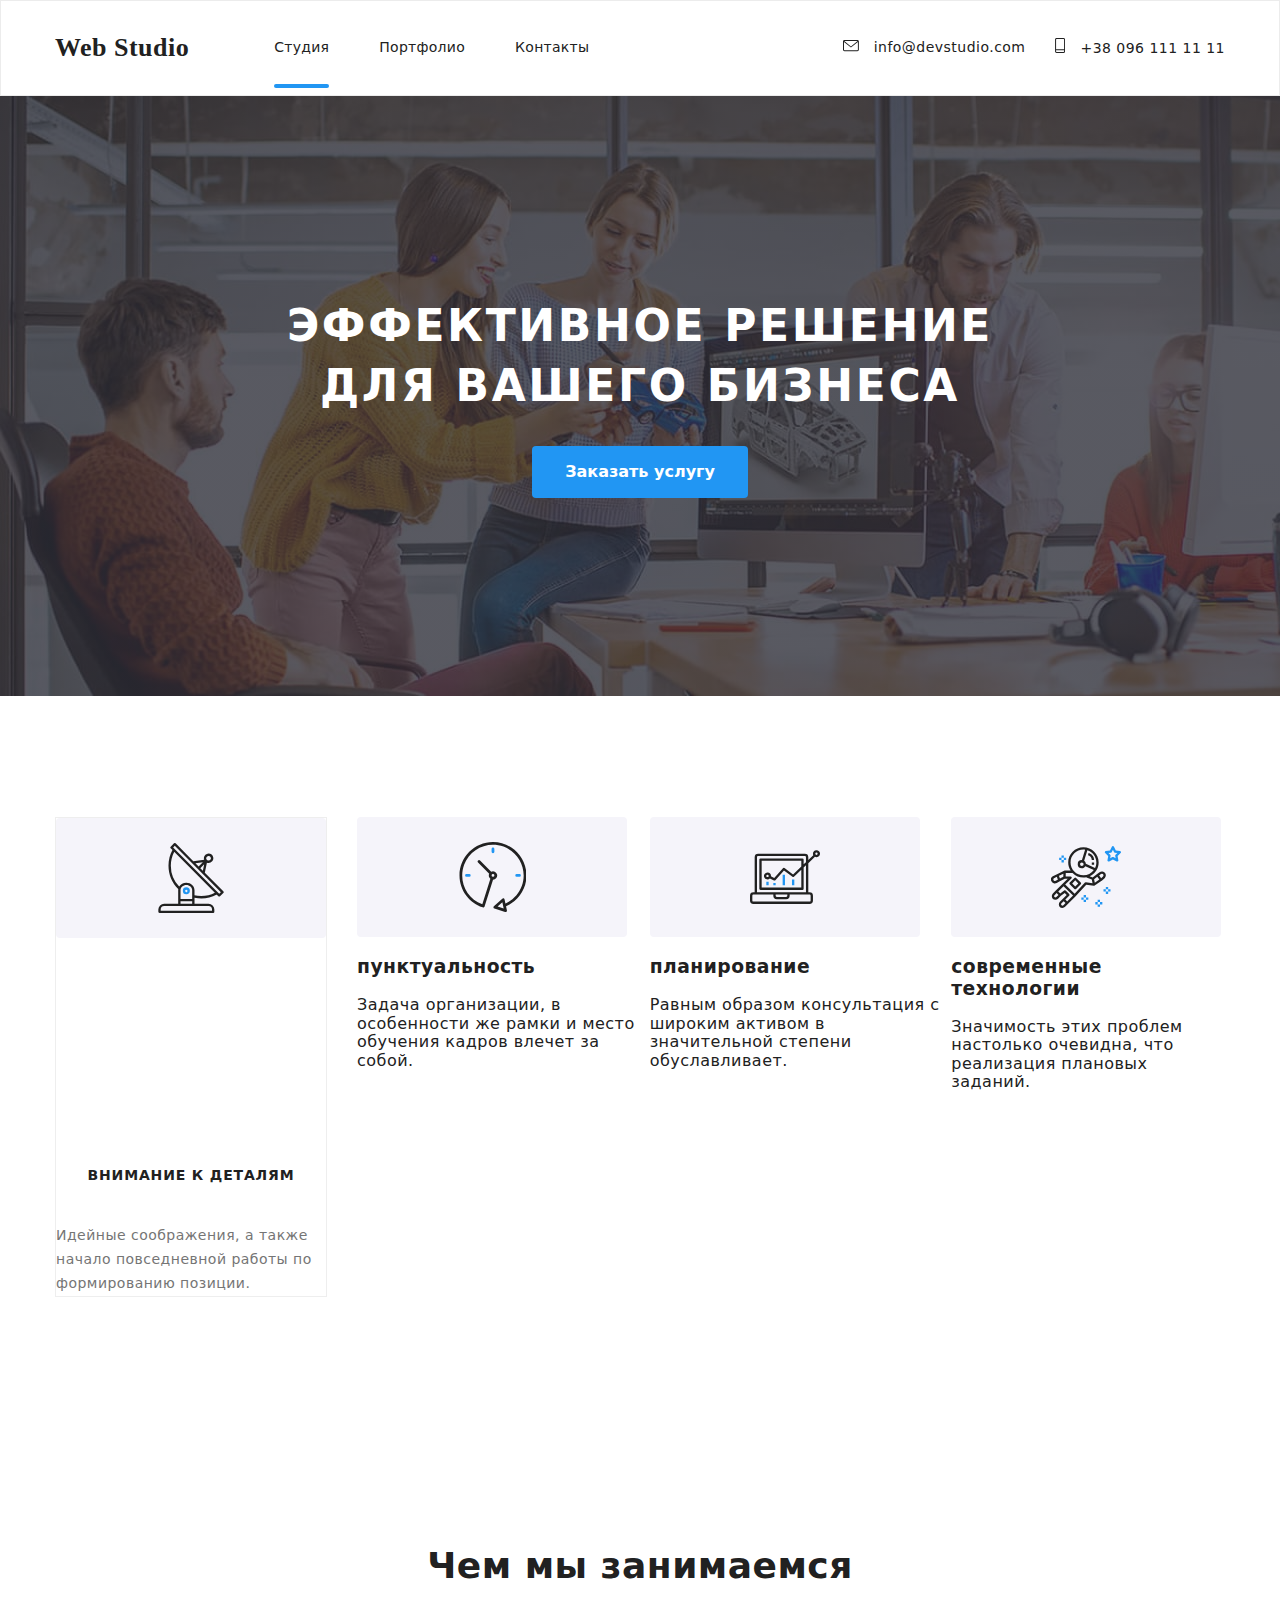
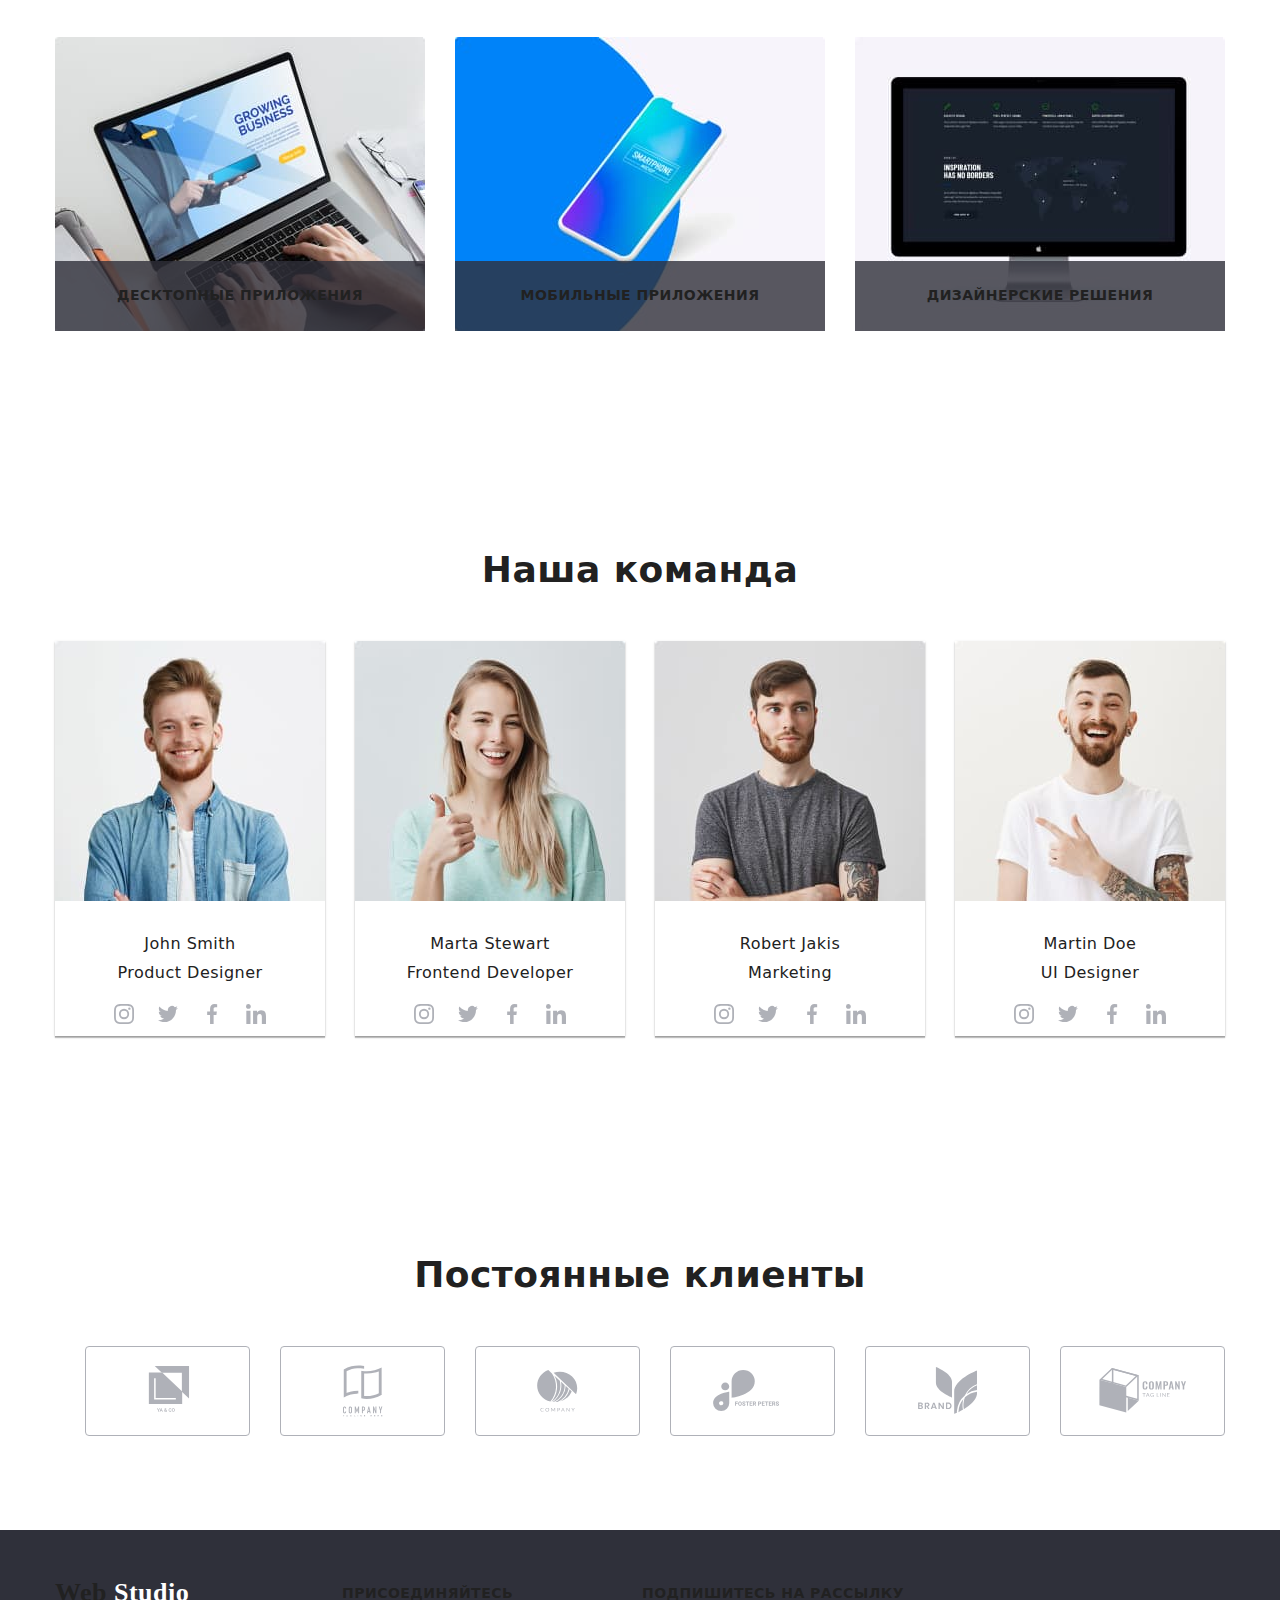
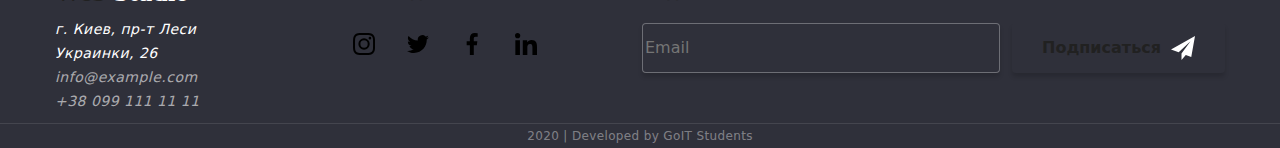
==== index.html @ 5ad3d769 "Features" ====
<!DOCTYPE html>
<html lang="ru">
  <head>
    <meta charset="UTF-8" />
    <meta name="viewport" content="width=device-width, initial-scale=1.0" />
    <title>Document</title>
    <link
      href="https://fonts.googleapis.com/css2?family=Raleway:wght@400;700&family=Roboto:wght@400;500;700;900&display=swap"
      rel="stylesheet"
    />

    <link rel="stylesheet" href="./css/style.css" />
    <link rel="stylesheet" href="./css/main.min.css" />
  </head>

  <body>
    <!-- HEADER -->
    <header class="page-header">
      <div class="container">
        <nav class="header-container">
          <a href="./index.html" class="header-logo link">
            Web <span class="accent"> Studio </span></a
          >
          <ul class="navigation list">
            <li class="navigation-item">
              <a href="./index.html" class="studio link">Студия</a>
            </li>
            <li class="navigation-item">
              <a href="./portfolio.html" class="link">Портфолио</a>
            </li>
            <li class="navigation-item">
              <a href="#" class="link">Контакты</a>
            </li>
          </ul>
        </nav>
        <!-- <div class=""> -->
          <ul class="contact list" >
            <li class="contact-navigation">
              <a href="mailto:info@devstudio.com" class="link">
                <svg class="icon-mail" width="16px" height="11px">
                  <use href="./images/symbol-defs.svg#icon-mail"></use>
                </svg>
                info@devstudio.com</a
              >
            </li>
            <li class="contact-navigation">
              <a href="tel:+380961111111" class="link">
                <svg class="icon-telefon">
                  <use href="./images/symbol-defs.svg#icon-telefon"></use>
                </svg>
                +38 096 111 11 11</a
              >
            </li>
          </ul>
        <!-- </div> -->
      </div>
    </header>

    <main>
      <section class="hero-section">
        <div class="hero">
          <h1 class="title">
            эффективное решение <br />
            для вашего бизнеса
          </h1>
          <button class="button" data-open-modal>Заказать услугу</button>
        </div>
      </section>

      <!-- Features -->
      <section class="section">
        <div class="section-container">
          <h2 class="is-hidden">Особенности</h2>
          <ul class="features-container list">
            <li class="card">
              <svg class="icon-antena">
                <use
                  href="./images/symbol-defs.svg#icon-antena"
                  width="70"
                  height="70"
                ></use>
              </svg>

              <h3 class="title">внимание к деталям</h3>
              <p class="text">
                Идейные соображения, а также начало повседневной работы по
                формированию позиции.
              </p>
            </li>

            <li class="features-card">
              <svg class="icon-clock">
                <use
                  href="./images/symbol-defs.svg#icon-clock"
                  width="70"
                  height="70"
                ></use>
              </svg>

              <h3 class="features-title">пунктуальность</h3>
              <p class="features-text">
                Задача организации, в особенности же рамки и место обучения
                кадров влечет за собой.
              </p>
            </li>
            <li class="features-card">
              <svg class="icon-diagram">
                <use
                  href="./images/symbol-defs.svg#icon-diagram"
                  width="70"
                  height="70"
                ></use>
              </svg>

              <h3 class="features-title">планирование</h3>
              <p class="features-text">
                Равным образом консультация с широким активом в значительной
                степени обуславливает.
              </p>
            </li>
            <li class="features-card">
              <svg class="icon-astronaut">
                <use
                  href="./images/symbol-defs.svg#icon-astronaut"
                  width="70"
                  height="70"
                ></use>
              </svg>

              <h3 class="features-title">современные технологии</h3>
              <p class="features-text">
                Значимость этих проблем настолько очевидна, что реализация
                плановых заданий.
              </p>
            </li>
          </ul>
        </div>
      </section>

      <!-- Чем мы занимаемся -->
      <section class="section">
        <div class="section-container">
          <h2 class="divace-title">Чем мы занимаемся</h2>
          <ul class="divace list">
            <li class="divace-card">
              <img
                src="./images/desctop_img.jpg"
                alt="Ноутбук"
                width="370"
                class="desctop-img"
              />
              <h3 class="divace-subtitle">десктопные приложения</h3>
            </li>
            <li class="divace-card">
              <img
                src="./images/mobile_img.jpg"
                alt="Телефон"
                width="370"
                class="mobile-img"
              />
              <h3 class="divace-subtitle">мобильные приложения</h3>
            </li>
            <li class="divace-card">
              <img
                src="./images/monitor_img.jpg"
                alt="Монитор"
                width="370"
                class="monitor-img"
              />
              <h3 class="divace-subtitle">дизайнерские решения</h3>
            </li>
          </ul>
        </div>
      </section>

      <!-- Наша команда -->
      <section class="section">
        <div class="team-container">
          <h2 class="team-title">Наша команда</h2>
          <ul class="team list">
            <li class="team-card">
              <img
                src="./images/johnsmith_img.jpg"
                alt="Фото Джон Смит"
                width="270"
                height="260"
              />
              <h3 class="team-subtitle">John Smith</h3>
              <p class="team-text">Product Designer</p>
              <ul class="team-icon list">
                <li class="icon-link">
                  <a href="#" class="team-link"
                    ><svg class="team-icon-instagram" width="44" height="44">
                      <use href="./images/symbol-defs.svg#icon-instagram"></use>
                    </svg>
                  </a>
                </li>
                <li class="icon-link">
                  <a href="#" class="team-link"
                    ><svg class="team-icon-twitter" width="44" height="44">
                      <use href="./images/symbol-defs.svg#icon-twitter"></use>
                    </svg>
                  </a>
                </li>
                <li class="icon-link">
                  <a href="#" class="team-link"
                    ><svg class="team-icon-facebook" width="44" height="44">
                      <use href="./images/symbol-defs.svg#icon-facebook"></use>
                    </svg>
                  </a>
                </li>
                <li class="icon-link">
                  <a href="#" class="team-link"
                    ><svg class="team-icon-linkedin" width="44" height="44">
                      <use href="./images/symbol-defs.svg#icon-linkedin"></use>
                    </svg>
                  </a>
                </li>
              </ul>
            </li>

            <li class="team-card">
              <img
                src="./images/martastewart_img.jpg"
                alt="Фото Марта Стюарт"
                width="270"
                height="260"
              />
              <h3 class="team-subtitle">Marta Stewart</h3>
              <p class="team-text">Frontend Developer</p>

              <ul class="team-icon list">
                <li class="icon-link">
                  <a href="#" class="team-link"
                    ><svg class="team-icon-instagram" width="44" height="44">
                      <use href="./images/symbol-defs.svg#icon-instagram"></use>
                    </svg>
                  </a>
                </li>
                <li class="icon-link">
                  <a href="#" class="team-link"
                    ><svg class="team-icon-twitter" width="44" height="44">
                      <use href="./images/symbol-defs.svg#icon-twitter"></use>
                    </svg>
                  </a>
                </li>
                <li class="icon-link">
                  <a href="#" class="team-link"
                    ><svg class="team-icon-facebook" width="44" height="44">
                      <use href="./images/symbol-defs.svg#icon-facebook"></use>
                    </svg>
                  </a>
                </li>
                <li class="icon-link">
                  <a href="#" class="team-link"
                    ><svg class="team-icon-linkedin" width="44" height="44">
                      <use href="./images/symbol-defs.svg#icon-linkedin"></use>
                    </svg>
                  </a>
                </li>
              </ul>
            </li>

            <li class="team-card">
              <img
                src="./images/robertjakis_img.jpg"
                alt="Фото Роберт Джакис"
                width="270"
                height="260"
              />
              <h3 class="team-subtitle">Robert Jakis</h3>
              <p class="team-text">Marketing</p>

              <ul class="team-icon list">
                <li class="icon-link">
                  <a href="#" class="team-link"
                    ><svg class="team-icon-instagram" width="44" height="44">
                      <use href="./images/symbol-defs.svg#icon-instagram"></use>
                    </svg>
                  </a>
                </li>
                <li class="icon-link">
                  <a href="#" class="team-link"
                    ><svg class="team-icon-twitter" width="44" height="44">
                      <use href="./images/symbol-defs.svg#icon-twitter"></use>
                    </svg>
                  </a>
                </li>
                <li class="icon-link">
                  <a href="#" class="team-link"
                    ><svg class="team-icon-facebook" width="44" height="44">
                      <use href="./images/symbol-defs.svg#icon-facebook"></use>
                    </svg>
                  </a>
                </li>
                <li class="icon-link">
                  <a href="#" class="team-link"
                    ><svg class="team-icon-linkedin" width="44" height="44">
                      <use href="./images/symbol-defs.svg#icon-linkedin"></use>
                    </svg>
                  </a>
                </li>
              </ul>
            </li>

            <li class="team-card">
              <img
                src="./images/martindoe_img.jpg"
                alt="Фото Мартин Доу"
                width="270"
                height="260"
              />
              <h3 class="team-subtitle">Martin Doe</h3>
              <p class="team-text">UI Designer</p>

              <ul class="team-icon list">
                <li class="icon-link">
                  <a href="#" class="team-link"
                    ><svg class="team-icon-instagram" width="44" height="44">
                      <use href="./images/symbol-defs.svg#icon-instagram"></use>
                    </svg>
                  </a>
                </li>
                <li class="icon-link">
                  <a href="#" class="team-link"
                    ><svg class="team-icon-twitter" width="44" height="44">
                      <use href="./images/symbol-defs.svg#icon-twitter"></use>
                    </svg>
                  </a>
                </li>
                <li class="icon-link">
                  <a href="#" class="team-link"
                    ><svg class="team-icon-facebook" width="44" height="44">
                      <use href="./images/symbol-defs.svg#icon-facebook"></use>
                    </svg>
                  </a>
                </li>
                <li class="icon-link">
                  <a href="#" class="team-link"
                    ><svg class="team-icon-linkedin" width="44" height="44">
                      <use href="./images/symbol-defs.svg#icon-linkedin"></use>
                    </svg>
                  </a>
                </li>
              </ul>
            </li>
          </ul>
        </div>
      </section>

      <!-- Постоянные клиенты -->
      <section class="section">
        <div class="customer-container">
          <h2 class="customer-title">Постоянные клиенты</h2>

          <ul class="customer list">
            <li class="customer-logo">
              <a href="#" class="customer-link">
                <svg class="icon-logo_1">
                  <use href="./images/symbol-defs.svg#icon-logo_1"></use>
                </svg>
              </a>
            </li>
            <li class="customer-logo">
              <a href="#" class="customer-link">
                <svg class="icon-logo_2">
                  <use href="./images/symbol-defs.svg#icon-logo_2"></use>
                </svg>
              </a>
            </li>
            <li class="customer-logo">
              <a href="#" class="customer-link">
                <svg class="icon-logo_3">
                  <use href="./images/symbol-defs.svg#icon-logo_3"></use>
                </svg>
              </a>
            </li>
            <li class="customer-logo">
              <a href="#" class="customer-link">
                <svg class="icon-logo_4">
                  <use href="./images/symbol-defs.svg#icon-logo_4"></use>
                </svg>
              </a>
            </li>
            <li class="customer-logo">
              <a href="#" class="customer-link">
                <svg class="icon-logo_5">
                  <use href="./images/symbol-defs.svg#icon-logo_5"></use>
                </svg>
              </a>
            </li>
            <li class="customer-logo">
              <a href="#" class="customer-link">
                <svg class="icon-logo_6">
                  <use href="./images/symbol-defs.svg#icon-logo_6"></use>
                </svg>
              </a>
            </li>
          </ul>
        </div>
      </section>
    </main>

    <!-- Подвал -->
    <footer>
      <div class="footer-container">
        <div class="address">
          <a href="./index.html" class="footer-logo link">
            Web <span class="accent"> Studio </span>
          </a>

          <address class="address-title">
            г. Киев, пр-т Леси Украинки, 26 <br />

            <a href="mailto:info@devstudio.com" class="address-link">
              info@example.com
            </a>
            <a href="tel:+380961111111" class="address-link"
              >+38 099 111 11 11</a
            >
          </address>
        </div>

        <div class="connect">
          <h2><strong class="connect-text">присоединяйтесь</strong></h2>
          <ul class="social list">
            <li class="socials">
              <a href="#" class="socials-link"
                ><svg class="icon-instagram" width="44" height="44">
                  <use href="./images/symbol-defs.svg#icon-instagram"></use>
                </svg>
              </a>
            </li>
            <li class="socials">
              <a href="#" class="socials-link">
                <svg class="icon-twitter" width="44" height="44">
                  <use href="./images/symbol-defs.svg#icon-twitter"></use>
                </svg>
              </a>
            </li>
            <li class="socials">
              <a href="#" class="socials-link">
                <svg class="icon-facebook" width="44" height="44">
                  <use href="./images/symbol-defs.svg#icon-facebook"></use>
                </svg>
              </a>
            </li>
            <li class="socials">
              <a href="#" class="socials-link">
                <svg class="icon-linkedin" width="44" height="44">
                  <use href="./images/symbol-defs.svg#icon-linkedin"></use>
                </svg>
              </a>
            </li>
          </ul>
        </div>
        <div class="flex-bottom">
          <h2>
            <strong class="footer-text">подпишитесь на рассылку</strong>
          </h2>
          <div class="mail-icon">
            <form class="form-btn js-speaker-form">
              <input
                class="mail-btn"
                type="email"
                name="mail"
                placeholder="Email"
              />
              <button type="submit" class="btn-footer" aria-label="Подписаться">
                Подписаться
                <svg class="icon-send" width="24" height="24">
                  <use href="./images/symbol-defs.svg#icon-send"></use>
                </svg>
              </button>
            </form>
          </div>
        </div>
      </div>
      <p class="autor">2020 | Developed by GoIT Students</p>
    </footer>

    <div class="backdrop is-hidden" data-backdrop>
      <form class="form js-speaker-form" autocomplete="off">
        <button class="vector" data-close-modal>
          <svg class="icon-vector" width="30" height="30">
            <use href=" ./images/symbol-defs1.svg#icon-vector"></use>
          </svg>
        </button>
        <h1 class="form-title">Оставьте свои данные, мы вам перезвоним</h1>

        <label class="form-group">
          <input
            type="text"
            class="form-input"
            name="user-name"
            placeholder=" "
            autofocus
          />
          <span class="form-label">Имя</span>
          <svg class="icon" width="12" height="12">
            <use href=" ./images/symbol-defs1.svg#icon-man"></use>
          </svg>
        </label>

        <label class="form-group">
          <input type="tel" class="form-input" name="tel" placeholder=" " />
          <span class="form-label">Телефон</span>
          <svg class="icon" width="13" height="13">
            <use href=" ./images/symbol-defs1.svg#icon-tel"></use>
          </svg>
        </label>

        <label class="form-group">
          <input type="email" class="form-input" name="mail" placeholder=" " />
          <span class="form-label">Почта</span>
          <svg class="icon" width="15" height="12">
            <use href=" ./images/symbol-defs1.svg#icon-mail-1"></use>
          </svg>
        </label>

        <div class="form-group">
          <textarea
            name="commend"
            id="commend"
            rows="8"
            placeholder="Комментарий"
          ></textarea>
        </div>

        <label class="checkbox-group">
          <input class="checkbox" type="checkbox" name="consent" />
          <svg class="icon-mark" width="16" height="15">
            <use href=" ./images/symbol-defs1.svg#icon-mark"></use>
          </svg>
          <span class="form-policy">
            Соглашаюсь с рассылкой и принимаю
            <a class="form-link" href="#">Условия договора</a></span
          >
        </label>

        <button class="form-button" data-close-modal type="submit">
          Отправить
        </button>
      </form>
    </div>
    <script>
      const refs = {
        openModalBtn: document.querySelector("[data-open-modal]"),
        closeModalBtn: document.querySelector("[data-close-modal]"),
        backdrop: document.querySelector("[data-backdrop]"),
      };

      refs.openModalBtn.addEventListener("click", toggleModal);
      refs.closeModalBtn.addEventListener("click", toggleModal);

      refs.backdrop.addEventListener("click", logBackdropClick);

      function toggleModal() {
        refs.backdrop.classList.toggle("is-hidden");
      }

      function logBackdropClick() {
        console.log("Это клик в бекдроп");
      }

      (() => {
        document
          .querySelector(".js-speaker-form")
          .addEventListener("submit", (e) => {
            e.preventDefault();

            new FormData(e.currentTarget).forEach((value, name) =>
              console.log(`${name}: ${value}`)
            );

            e.currentTarget.reset();
          });
      })();
    </script>
  </body>
</html>
---- css/style.css ----
/* :root {
  --primary-text-color: #757575; /* Вторичный цвет текста */
 
  /* --primary-white-color: #ffffff; Белый цвет */
  /* опциональный цвет текста rgba(255, 255, 255, 0.6) 
  rgba(255, 255, 255, 0.4); */
  /* Вторичный цвет фона #F5F4FA 
}*/

/* Для того чтобы не задавать box-sizing каждому элементу отдельно */
/* html {
  box-sizing: border-box;
}

/*всем элементам и псевдоэлементам, при помощи универсального селектора *, задаётся наследование box-sizing от предка*/
/* *,
*::before,
*::after {
  box-sizing: inherit;
} */
/* 
body {
  margin: 0;
  background-color: #ffffff;
  color: #212121;

  font-family: Roboto, sans-serif;
  letter-spacing: 0.03em;
} 

.list {
  list-style: none;
  padding: 0;
  margin: 0;
}

.link {
  display: block;
  margin-top: 0;
  margin-bottom: 0;
  text-decoration: none;
  padding-bottom: 25px;
  padding-top: 24px;
}

.is-hidden {
  margin-top: 0;
  margin-bottom: 0;
  visibility: hidden;
} */

/* .section {
  padding-top: 94px;
  padding-bottom: 94px;
  border: 2px;
}  */

/* Heder */
/* .page-header {
  border: 1px solid #ececec;
}

.container {
  display: flex;
  align-items: center;
  margin-left: auto;
  margin-right: auto;
  padding-left: 15px;
  padding-right: 15px;
  margin-top: 0;
  margin-bottom: 0;
  width: 1200px;
}

.header-container {
  display: flex;
  align-items: center;
} */ 
/* 
.header-logo {
  display: inline-block;
  margin-bottom: 0;
  margin-top: 0;
  color: var(--accent-color);

  font-family: Raleway;
  font-weight: 700;
  font-size: 26px;
  line-height: 1.19;
}

.header-accent {
  color: var(--title-text-color);
} */

/* .site-nav {
  display: flex;
  margin-left: 85px;
  margin-top: 0;
  margin-bottom: 0;
  padding: 0;
  font-weight: 500;
  font-size: 14px;
  line-height: 1.14;
  letter-spacing: 0.02em;
 
}

.site-item {
  margin-right: 50px;
}
.site-item:last-child {
  margin-right: 0;
}
.site-link {
  display: block;
 
  text-decoration: none;
  padding-bottom: 32px;
  padding-top: 32px;
  color: var(--title-text-color);
  position: relative;
  
  transition-property: color;
  transition-duration: 250ms;
  transition-timing-function: cubic-bezier(0.4, 0, 0.2, 1);
} */
.portfolio::after, .studio::after{

  content: '';
  display: block;
  width: 100%;
  height: 4px;
  position: absolute;
  bottom: 0;
  background-color: #2196F3;
  border-radius: 2px;

}


/* .contact-container {
  display: flex;
  margin-left: auto;

}
.contact-nav li:last-child {
  margin-left: 30px;
}
.contact-nav {
  display: flex;
  justify-content: flex-end;
  margin-top: 0;
  margin-bottom: 0;
  align-items: center;
  font-size: 14px;
  line-height: 1.14;
  letter-spacing: 0.02em;
  color: var(--primary-text-color);
  
  fill: currentColor;
  transition-property: color, fill;
  transition-duration: 250ms;
  transition-timing-function: cubic-bezier(0.4, 0, 0.2, 1);
  
}

.contact-nav .icon-mail {
  height: 12px;
  margin-right: 10px;
  background-size: contain;
  
}

.contact-nav .icon-telefon {
  width: 10px;
  height: 15px;
  margin-right: 10px;
}

.site-link:hover,
.contact-nav .link:hover,
.site-link:focus,
.contact-nav .link:focus {
  color: var(--accent-color);
  fill: var(--accent-color);
} */

/* Hero */

/* .hero-section {
  max-width: 1600px;
  height: 600px;
  margin-left: auto;
  margin-right: auto;
  background-color: var(--primary-text-color);
  background-image: linear-gradient(
      to right,
      rgba(47, 48, 58, 0.8),
      rgba(47, 48, 58, 0.8)
    ),
    url("../images/header_img.jpg");
}

.hero {
  text-align: center;
  height: 600px;
}

.hero-title {
  margin-top: 0;
  margin-bottom: 0;
  padding-top: 200px;
  padding-bottom: 30px;
  color: var(--primary-white-color);

  font-weight: 900;
  font-size: 44px;
  line-height: 1.37;
  text-align: center;
  letter-spacing: 0.06em;
  text-transform: uppercase;
}
.hero-button {
  border-radius: 4px;
  padding: 10px 32px;
  min-width: 200px;
  color: var(--primary-white-color);
  background-color: var(--accent-color);
  border: 1px solid transparent;
  font-weight: 700;
  font-size: 16px;
  line-height: 1.87;
  text-align: center;
  text-transform: none;
  transition-property: color, background-color;
  transition-duration: 250ms;
  transition-timing-function: cubic-bezier(0.4, 0, 0.2, 1);
}

.hero-button:hover,
.hero-button:focus {
  background-color: var(--primary-white-color);
  color: var(--accent-color);
  border-color:var(--accent-color);
  outline: none;
} */


/* Features */

/* .section-container {
  display: flex;
  flex-wrap: wrap;
  margin-top: 0;
  margin-bottom: 0;
  margin-left: auto;
  margin-right: auto;
  padding-left: 15px;
  padding-right: 15px;
  width: 1200px;
  justify-content: center;
  
}

.features-container {
  display: flex;
  margin-left: auto;
  margin-right: auto;
  margin-bottom: 0;
  
}
.features-card {
  margin-left: 30px;
}

.features-card:first-child {
  margin-left: 0px;
}

.icon-antena {
  display: block;
  width: 270px;
  height: 120px;
  background: #f5f4fa;
  padding: 25px 102px;
  border-radius: 4px;
}

.icon-clock {
  padding: 0;
  display: block;
  width: 270px;
  height: 120px;
  background: #f5f4fa;
  padding: 25px 101px;
  border-radius: 4px;
}

.icon-diagram {
  display: block;
  width: 270px;
  height: 120px;
  background: #f5f4fa;
  padding: 25px 100px;
  border-radius: 4px;
}
.icon-astronaut {
  display: block;
  width: 270px;
  height: 120px;
  background: #f5f4fa;
  padding: 25px 100px;
  border-radius: 4px;
}

.features-title {
  margin-bottom: 10px;
  margin-top: 30px;
  color: var(--title-text-color);
  font-weight: 700;
  font-size: 14px;
  line-height: 1.14;
  text-transform: uppercase;
  
}

.features-text {
  margin-top: 0;
  margin-bottom: 0;
  font-weight: 400;
  font-size: 14px;
  line-height: 1.7;
  color: var(--primary-text-color);
  
} */

/* Чем мы занимаемся */

.divace-title {
  font-style: 700;
  font-size: 36px;
  line-height: 1.17;
  margin-bottom: 50px;
}

.divace {
  display: flex;

  /* outline: 2px solid tomato; */
}

.divace-card {
  display: block;
  margin-left: 30px;
  position: relative;
}

.divace-card:first-child {
  margin-left: 0;
}
.desctop-img {
  display: block;
}
.mobile-img {
  display: block;
  height: 294px;
  background-image: url(../images/mobile_img.jpg);
  background-position: center;
}

.monitor-img {
  display: block;
}

.divace-subtitle {
  position: absolute;
  left: 0;
  bottom: 0;
  width: 370px;
  height: 70px;
  background-color: rgba(47, 48, 58, 0.8);
  color: var(--primary-white-color);
  margin-top: 0;
  margin-bottom: 0;
  font-weight: 700;
  font-size: 14px;
  line-height: 1.14;
  text-align: center;
  text-transform: uppercase;
  padding: 27px;
  background-position: bottom;
}

/* Наша команда */

.team-container {
  display: flex;
  flex-wrap: wrap;
  margin-top: 0;
  margin-bottom: 0;
  margin-left: auto;
  margin-right: auto;
  padding-left: 15px;
  padding-right: 15px;
  width: 1200px;
  justify-content: center;
  /* outline: 2px solid blueviolet; */
}

.team-title {
  font-style: 700;
  font-size: 36px;
  line-height: 1.17;
  margin-bottom: 50px;
}

.team {
  display: flex;
  /* outline: 2px solid tomato; */
}

.team-card {
  flex-wrap: wrap;
  margin-left: 30px;
  background: #ffffff;
  box-shadow: 0px 2px 1px rgba(0, 0, 0, 0.2), 0px 1px 1px rgba(0, 0, 0, 0.14),
    0px 1px 3px rgba(0, 0, 0, 0.12);
  /* outline: 2px solid tomato; */
}

.team-card:first-child {
  margin-left: 0;
}

.team-subtitle {
  margin-left: auto;
  margin-right: auto;
  margin-top: 30px;
  margin-bottom: 10px;
  text-align: center;
  color: var(--title-text-color);
  font-weight: 500;
  font-size: 16px;
}

.team-text {
  margin-left: auto;
  margin-right: auto;
  margin-top: 0;
  margin-bottom: 10px;
  text-align: center;
  color: var(--primary-text-color);
  font-size: 16px;
}

.team-icon {
  display: flex;
  justify-content: center;

  padding-bottom: 24px;
  /* outline: 2px solid tomato; */
}

.icon-link {
  display: flex;
  /* outline: 2px solid tomato; */
}
.icon-link:first-child {
  margin-left: 0;
}
.team-link:focus,
.team-link:hover {
  background-color: var(--accent-color);
  fill: #ffffff;
}
.team-link {
  display: flex;
  margin-top: 0;
  margin-bottom: 0;
  text-decoration: none;
  padding: 0;
  border-radius: 50%;
  width: 44px;
  height: 44px;
  justify-content: center;
  fill: #afb1b8;
  transition-property: fill, background-color;
  transition-duration: 250ms;
  transition-timing-function: cubic-bezier(0.4, 0, 0.2, 1);
}

.team-icon-instagram {
  width: 20px;
  background-size: contain;
}

.team-icon-twitter {
  width: 20px;
  background-size: contain;
}

.team-icon-facebook {
  width: 20px;
  background-size: contain;
}

.team-icon-linkedin {
  width: 20px;
  background-size: contain;
}

/* Постоянные клиенты */

.customer-container {
  margin-top: 0;
  margin-bottom: 0;
  margin-left: auto;
  margin-right: auto;
  padding-left: 15px;
  padding-right: 15px;
  width: 1200px;

  /* outline: 2px solid blueviolet; */
}

.customer-title {
  font-style: 700;
  font-size: 36px;
  line-height: 1.17;
  margin-bottom: 50px;
  text-align: center;
}

.customer {
  display: flex;
  /* outline: 2px solid tomato; */
}

.customer-logo {
  margin-left: 30px;
  width: 170px;
  height: 90px;
  border: 1px solid #afb1b8;
  border-radius: 4px;
  fill: #afb1b8;
  transition-property: fill, border;
  transition-duration: 250ms;
  transition-timing-function: cubic-bezier(0.4, 0, 0.2, 1);
}
  
}

.customer-logo:first-child {
  margin-left: 0;
}

.customer-link {
  display: flex;
  align-items: center;
  width: 100%;
  height: 100%;

  align-items: center;
  justify-content: center;
  fill: inherit;
}

.icon-logo_1 {
  width: 44px;
  height: 49px;
}

.customer-logo:hover,
.customer-logo:focus {
  border: 1px solid var(--accent-color);
  fill: var(--accent-color);
}

.customer-logo .icon-logo_2 {
  width: 40px;
  height: 52px;
}

.customer-logo .icon-logo_3 {
  width: 41px;
  height: 42px;
}

.customer-logo .icon-logo_4 {
  width: 79px;
  height: 42px;
}

.customer-logo .icon-logo_5 {
  width: 59px;
  height: 47px;
}

.customer-logo .icon-logo_6 {
  width: 88px;
  height: 45px;
}

/* Подвал */
footer {
  margin-top: 0;
  margin-bottom: 0;
  margin-left: auto;
  margin-right: auto;

  background-color: #2f303a;
}

.footer-container {
  display: flex;
  margin-left: auto;
  margin-right: auto;
  margin-top: 0;
  margin-bottom: 0;
  padding-left: 15px;
  padding-right: 15px;
  width: 1200px;

  /* outline: 2px solid white; */
}

.address {
  display: inline-block;
  margin-top: 0;
  margin-bottom: 0;
  align-items: center;

  /* outline: 2px solid white; */
}
/* .address-logo {
  display: block;
  margin-top: 0;
  margin-bottom: 0;

  color: var(--accent-color);

  font-family: Raleway;
  font-weight: 700;
  font-size: 26px;
  line-height: 1.19;
}
.logo-accent {
  color: var(--primary-white-color);
} */

.footer-text {
  display: flex;

  margin-top: 0;
  margin-bottom: 0;
  margin-left: auto;
  margin-right: auto;
  color: var(--primary-white-color);

  font-weight: 700;
  font-size: 14px;
  line-height: 1.14;
  text-transform: uppercase;
}

.address .link {
  display: block;
  margin-top: 0;
  margin-bottom: 0;
  text-decoration: none;
  padding-bottom: 10px;
  padding-top: 48px;
}

.address-title {
  margin-top: 0;
  margin-bottom: 0;
  margin-left: auto;
  margin-right: auto;
  color: #ffffff;
  font-weight: 400;
  font-size: 14px;
  line-height: 1.71;
}

.address-link {
  display: flex;
  display: block;
  text-decoration: none;
  margin-top: 0;
  margin-bottom: 0;
  color: rgba(255, 255, 255, 0.6);
}

.connect {
  display: inline;
  margin-right: 94px;
  margin-left: 69px;
  margin-top: 0;
  margin-bottom: 0;
  padding-top: 56px;
}

.connect > h2 {
  margin-top: 0;
}

.connect-text {
  display: flex;

  margin-top: 0;
  margin-bottom: 0;
  margin-left: auto;
  margin-right: auto;
  color: var(--primary-white-color);

  font-weight: 700;
  font-size: 14px;
  line-height: 1.14;
  text-transform: uppercase;
}

.social {
  display: flex;
  margin-right: 0;
  margin-top: 0;
  margin-bottom: 0;
}

.socials {
  display: flex;
  margin-right: 10px;
  margin-top: 0;
  margin-bottom: 0;
  text-align: center;
}

.socials:last-child {
  margin-right: 0;
}

.socials-link {
  display: inline-block;
  margin-top: 0;
  margin-bottom: 0;
  text-decoration: none;
  padding: 0;
  background-color: var(--primary-text-color);
  border-radius: 50%;
  width: 44px;
  height: 44px;
  transition-property: background-color;
  transition-duration: 250ms;
  transition-timing-function: cubic-bezier(0.4, 0, 0.2, 1);
}

.socials-link:focus,
.socials-link:hover {
  background-color: var(--accent-color);
}

.icon-instagram {
  width: 22px;
  background-size: contain;
  fill: var(--primary-white-color);
}

.icon-twitter {
  width: 22px;

  background-size: contain;
  fill: var(--primary-white-color);
}

.icon-facebook {
  width: 22px;

  background-size: contain;
  fill: var(--primary-white-color);
}

.icon-linkedin {
  width: 22px;

  background-size: contain;
  fill: var(--primary-white-color);
}

.flex-bottom {
  display: inline;
  margin-top: 0;
  margin-bottom: 0;
  padding-top: 56px;
  padding-bottom: 50px;

  /* outline: 2px solid white;d */
}

.flex-bottom > h2 {
  margin-top: 0;
  margin-bottom: 0;
}

.mail-icon {
  display: inline-flex;

  margin-right: auto;
  margin-top: 21px;
  margin-bottom: 0;
  justify-content: center;
}
.form-btn{
  display: inline-flex;
}

.mail-btn {
  margin-right: 12px;
  margin-top: 0;
  margin-bottom: 0;
  width: 358px;
  height: 50px;

  background-color: #2F303A;
  border: 1px solid rgba(255, 255, 255, 0.3);
  box-shadow: 0px 4px 4px rgba(0, 0, 0, 0.15);
  border-radius: 4px;
  
}
.mail-btn:focus{
  outline: none;
   border: 1px solid var(--accent-color);
}

.btn-footer {
  display: inline-flex;
  align-items: center;
  justify-content: center;
  padding: 10px 29px;
  background-color: var(--accent-color);
  color: var(--primary-white-color);
  fill: #FFFFFF;
  border-radius: 4px;
  min-width: 200px;
  font-weight: 700;
  font-size: 16px;
  border: 1px solid transparent;
  box-shadow: 0px 4px 4px rgba(0, 0, 0, 0.15);
  transition-property: background-color;
  transition-duration: 250ms;
  transition-timing-function: cubic-bezier(0.4, 0, 0.2, 1);
}

.btn-footer:hover,
.btn-footer:focus {
  background-color: var(--primary-white-color);
  color: var(--accent-color);
  fill: var(--accent-color);
  box-shadow: 0px 4px 4px rgba(0, 0, 0, 0.15);
  outline: none;
}

.btn-footer .icon-send {
  width: 24px;
  margin-left: 10px;
  background-size: contain;
}

.autor {
  margin-top: 0;
  margin-bottom: 0;
  color: rgba(255, 255, 255, 0.4);

  font-size: 12px;
  line-height: 2;
  text-align: center;
  letter-spacing: 0.03em;
  border-top: 1px solid rgba(255, 255, 255, 0.1);
}

/* Портфолио */

.container-portfolio {
  margin-left: auto;
  margin-right: auto;
  padding-left: 15px;
  padding-right: 15px;
  width: 1200px;
  /* outline: 2px solid lawngreen; */
}

.example-heading {
  text-align: center;
  margin-top: 0;
  margin-bottom: 93px;
  margin-left: auto;
  margin-right: auto;
}

.filter {
  margin-top: 0;
  margin-bottom: 50px;
  margin-left: auto;
  margin-right: auto;
  display: flex;
  justify-content: center;
  /* outline: 2px solid tomato; */
}
.filter-btn {
  margin-left: 8px;
  margin-right: 0;
  transition-property: box-shadow;
  transition-duration: 250ms;
  transition-timing-function: cubic-bezier(0.4, 0, 0.2, 1);
}

.filter-btn:hover,
.filter-btn:focus {
  box-shadow: 0px 2px 2px rgba(0, 0, 0, 0.12), 0px 1px 2px rgba(0, 0, 0, 0.08),
    0px 3px 1px rgba(0, 0, 0, 0.1);
}

.filter-btn:first-child {
  margin-left: 0;
}

.card-container {
  display: flex;
  flex-wrap: wrap;
  margin-left: auto;
  margin-right: auto;
  width: 1200px;
  justify-content: space-between;
  /* outline: 2px solid tomato; */
}
.card {
  margin-left: 0;
  margin-right: 30px;
  margin-bottom: 30px;
  border: 1px solid #eeeeee;
  /* outline: 2px solid tomato; */
}
.card:nth-last-child(-n + 3) {
  margin-bottom: 0;
}
.card:nth-child(3n) {
  margin-right: 0;
}
.card-link {
  display: inline-block;
  margin-top: 0;
  margin-bottom: 0;
  text-decoration: none;
  border: 1px solid #eeeeee;
  transition-property: box-shadow;
  transition-duration: 250ms;
  transition-timing-function: cubic-bezier(0.4, 0, 0.2, 1);
}

.card-link:hover,
.card-link:focus {
  box-shadow: 1px 4px 6px rgba(0, 0, 0, 0.16), 0px 4px 4px rgba(0, 0, 0, 0.06),
    0px 1px 1px rgba(0, 0, 0, 0.12);
}

.card-title {
  margin: 0;
  text-align: left;
  color: var(--title-text-color);
  font-weight: 700;
  font-size: 18px;
  line-height: 2;
  letter-spacing: 0.06em;
  /* outline: 2px solid tomato; */
}

.card-down{
  display: block;
  margin: 0;
  padding: 20px 24px;
}

.card-overlay{
  position: relative;
  overflow: hidden;
}
.card :hover .card-text{
  opacity: 1;
  transform: translateY(0);
}

.card-text{
  position: absolute;
  bottom: 0;
  left: 0;
  margin: 0;
  padding: 63px 24px;
  opacity: 0;
  font-style: 400;
  font-size: 18px;
  line-height: 1.56;
  color: #ffffff;
  background-color: rgba(33, 150, 243, 0.9);
  transform: translateY(100%);    
  transition: transform 250ms cubic-bezier(0.4, 0, 0.2, 1);
}   

.card-img{
   display: block;
}

.card-subtitle {
  margin: 0px;
  color: var(--primary-text-color);
  font-size: 16px;
  line-height: 1.87;
}

.button-portfolio {
  background-color: #f5f4fa;

  font-weight: 500;
  font-size: 16px;
  line-height: 1.62;
  font-family: inherit;
  border-radius: 4px;
  padding: 10px 32px;
  min-width: 200px; /*минимальная длинна кнопки */
  border: 1px solid transparent; /*transparent - прозрачная рамка */
  text-align: center;
  transition-property: background-color, color;
  transition-duration: 250ms;
  transition-timing-function: cubic-bezier(0.4, 0, 0.2, 1);
}

.button-portfolio:hover,
.button-portfolio:focus {
  background-color: var(--accent-color);
  color: var(--primary-white-color);
  outline: none;
}

/* Модалка */
.backdrop{
  position: fixed;
  top: 0;
  left: 0;
  width: 100%;
  height: 100%;
  background-color: rgba(0, 0, 0, 0.2);
 }

.backdrop .is-hidden{
  opacity: 0; 
  pointer-events: none; }


.vector{
  display: flex;
  position: absolute;
  top: 8px;
  right: 8px;
  border: 1px solid rgba(0, 0, 0, 0.1);
  box-sizing: border-box;
  background-size: contain;
  background-color: var(--primary-white-color);
  fill: #212121;
  border-radius: 50%;
  width: 30px;
  height: 30px;
  transition-property: fill, border;
  transition-duration: 250ms;
  transition-timing-function: cubic-bezier(0.4, 0, 0.2, 1);
}
.icon-vector {
  position: absolute;
  top: 8px;
  transform: translate(30%, -30%);
  width: 11px;
  border-radius: 50%;
}

.vector:hover,
.vector:focus {
  fill: var(--accent-color);
  border-color: var(--accent-color);
  outline: none;
}

/* Форма регистрации */
.form{
  position: relative;
  top: 50%;
  left: 50%;
  padding: 40px;
  width: 528px; 
 
  background-color: var(--primary-white-color);
  border-radius: 4px;
  box-shadow: 0px 2px 1px rgba(0, 0, 0, 0.2), 0px 1px 1px rgba(0, 0, 0, 0.14), 0px 1px 3px rgba(0, 0, 0, 0.12);
  text-align: center;
  transform: translate(-50%, -50%);
  transition: transform 250ms cubic-bezier(0.4, 0, 0.2, 1);
}

.form-title{
  padding-bottom: 30px;
  font-weight: 500;
  margin: 0;
  font-size: 20px;
  line-height: 23px;
  text-align: center;
}

.form-group{
  position: relative;
  display: block;
  margin-bottom: 28px;
}

.form-input{
  padding: 12px 42px;
  font: inherit;
  width: 100%;
  border: 1px solid rgba(33, 33, 33, 0.2);
  border-radius: 4px;
  outline: none;
  transition-property: border;
  transition-duration: 250ms;
  transition-timing-function: cubic-bezier(0.4, 0, 0.2, 1);
}

.form-label{
  position: absolute;
  top: 50%;
  left: 42px;
  transform: translateY(-50%);
  transition: transform 250ms linear;
}

.icon{
  position: absolute;
  top: 50%;
  left: 19px;
  transform: translateY(-50%);
  width: 15px;
}

.form-group:focus-within >.icon{
 fill: var(--accent-color); 
}
 
.form-input:focus+ .form-label,
.form-input:not(:placeholder-shown)+ .form-label{
  color: var(--accent-color);
  font-size: 12px;
  line-height: 14px;
  left: 0px;
  transform: translateY(-280%);
  outline: none;
}

.form-input:focus,
textarea:focus {
border-color: var(--accent-color);
}

.checkbox-group{
  display: flex;
  align-items: center;
}

.icon-mark{
  display: inline-block;
  position: absolute;
  border-radius: 2px;
  border: 2px solid black;
  width: 16px;
  height: 15px;
  
  fill: var(--primary-white-color);
  transition-property: fill, border;
  transition-duration: 250ms;
  transition-timing-function: cubic-bezier(0.4, 0, 0.2, 1);
}

.checkbox{

  -webkit-appearance: none;
  -moz-appearance: none;
  appearance: none;

  position: absolute;
}

.checkbox:checked+ .icon-mark{
  background-color: var(--accent-color);
  border-color: var(--accent-color);
  fill: var(--primary-white-color);
}

.form-link{
  color: var(--accent-color);
  transition-property: color;
  transition-duration: 250ms;
  transition-timing-function: cubic-bezier(0.4, 0, 0.2, 1);
}

.form-link:focus,
.form-link:hover {
  color: var(--title-text-color);
}

.form-policy{
  position: absolute;
  margin-left: 23px;
  font-size: 14px;
  line-height: 24px;
  color: #757575;
}

textarea{
  display: flex;
  flex-direction: column;
  resize:none;
  margin-bottom: 20px;
  padding: 12px 16px;
  width: 448px;
  height: 120px;
  border: 1px solid rgba(33, 33, 33, 0.2);
  box-sizing: border-box;
  border-radius: 4px;
  outline: none;
  transition-property: border;
  transition-duration: 250ms;
  transition-timing-function: cubic-bezier(0.4, 0, 0.2, 1);
}

.form-button {
  border-radius: 4px;
  margin-top: 30px;
  padding: 10px 32px;
  min-width: 200px;
  color: var(--primary-white-color);
  background-color: var(--accent-color);
  border: 1px solid transparent;
  font-weight: 700;
  font-size: 16px;
  line-height: 1.87;
  text-align: center;
  text-transform: none;
  transition-property: color, background-color, border;
  transition-duration: 250ms;
  transition-timing-function: cubic-bezier(0.4, 0, 0.2, 1);
  outline: none;
}

.form-button:hover,
.form-button:focus {
  background-color: var(--primary-white-color);
  color: var(--accent-color);
  border-color: var(--accent-color);
}
---- css/main.min.css ----
html{-webkit-box-sizing:border-box;box-sizing:border-box}*,*::before,*::after{-webkit-box-sizing:inherit;box-sizing:inherit}body{margin:0;background-color:#fff;color:#212121;font-family:Roboto, sans-serif;letter-spacing:0.03em}.list,.navigation,.contact{list-style:none;padding:0;margin:0}.link{display:block;margin-top:0;margin-bottom:0;text-decoration:none;padding-bottom:25px;padding-top:24px}.is-hidden{margin-top:0;margin-bottom:0;visibility:hidden}.section{padding-top:94px;padding-bottom:94px;border:2px}.container{display:-webkit-box;display:-ms-flexbox;display:flex;-webkit-box-align:center;-ms-flex-align:center;align-items:center;margin-left:auto;margin-right:auto;padding-left:15px;padding-right:15px;margin-top:0;margin-bottom:0;width:1200px}/*! modern-normalize v0.6.0 | MIT License | https://github.com/sindresorhus/modern-normalize */*,*::before,*::after{-webkit-box-sizing:border-box;box-sizing:border-box}:root{-moz-tab-size:4;-o-tab-size:4;tab-size:4}html{line-height:1.15;-webkit-text-size-adjust:100%}body{margin:0}body{font-family:system-ui,-apple-system,"Segoe UI",Roboto,Helvetica,Arial,sans-serif,"Apple Color Emoji","Segoe UI Emoji"}hr{height:0}abbr[title]{-webkit-text-decoration:underline dotted;text-decoration:underline dotted}b,strong{font-weight:bolder}code,kbd,samp,pre{font-family:SFMono-Regular, Consolas, "Liberation Mono", Menlo, monospace;font-size:1em}small{font-size:80%}sub,sup{font-size:75%;line-height:0;position:relative;vertical-align:baseline}sub{bottom:-0.25em}sup{top:-0.5em}button,input,optgroup,select,textarea{font-family:inherit;font-size:100%;line-height:1.15;margin:0}button,select{text-transform:none}button,[type="button"],[type="reset"],[type="submit"]{-webkit-appearance:button}button::-moz-focus-inner,[type="button"]::-moz-focus-inner,[type="reset"]::-moz-focus-inner,[type="submit"]::-moz-focus-inner{border-style:none;padding:0}button:-moz-focusring,[type="button"]:-moz-focusring,[type="reset"]:-moz-focusring,[type="submit"]:-moz-focusring{outline:1px dotted ButtonText}fieldset{padding:0.35em 0.75em 0.625em}legend{padding:0}progress{vertical-align:baseline}[type="number"]::-webkit-inner-spin-button,[type="number"]::-webkit-outer-spin-button{height:auto}[type="search"]{-webkit-appearance:textfield;outline-offset:-2px}[type="search"]::-webkit-search-decoration{-webkit-appearance:none}::-webkit-file-upload-button{-webkit-appearance:button;font:inherit}summary{display:list-item}.page-header{border:1px solid #ececec}.header-container{display:-webkit-box;display:-ms-flexbox;display:flex;-webkit-box-align:center;-ms-flex-align:center;align-items:center}.header-logo{display:inline-block;margin-top:0;margin-bottom:0;color:#2196f3;font-family:Reloway;font-weight:700;font-size:26px}.header-logo .accent{color:#212121}.footer-logo{display:block;margin-top:0;margin-bottom:0;color:#2196f3;font-family:Reloway;font-weight:700;font-size:26px}.footer-logo .accent{color:#fff}.navigation{display:-webkit-box;display:-ms-flexbox;display:flex;margin-left:85px;margin-top:0;margin-bottom:0;padding:0;font-weight:500;font-size:14px;line-height:1.14;letter-spacing:0.02em}.navigation-item{margin-right:50px}.navigation-item:last-child{margin-right:0}.navigation-item .studio::after{content:'';display:block;width:100%;height:4px;position:absolute;bottom:0;background-color:#2196f3;border-radius:2px}.link{display:block;text-decoration:none;padding-bottom:32px;padding-top:32px;color:#212121;position:relative;-webkit-transition-property:color;transition-property:color;-webkit-transition-duration:250ms;transition-duration:250ms;-webkit-transition-timing-function:cubic-bezier(0.4, 0, 0.2, 1);transition-timing-function:cubic-bezier(0.4, 0, 0.2, 1)}.link:hover{color:#2196f3;fill:#2196f3}.link:focus{color:#2196f3;fill:#2196f3}.contact{display:-webkit-box;display:-ms-flexbox;display:flex;margin-left:auto}.contact-navigation{display:-webkit-box;display:-ms-flexbox;display:flex;-webkit-box-pack:end;-ms-flex-pack:end;justify-content:flex-end;margin-top:0;margin-bottom:0;-webkit-box-align:center;-ms-flex-align:center;align-items:center;font-size:14px;line-height:1.14;color:#757575;fill:currentColor;-webkit-transition-property:color, fill;transition-property:color, fill;-webkit-transition-duration:250ms;transition-duration:250ms;-webkit-transition-timing-function:cubic-bezier(0.4, 0, 0.2, 1);transition-timing-function:cubic-bezier(0.4, 0, 0.2, 1)}.contact-navigation .link{display:block;text-decoration:none;padding-bottom:32px;padding-top:32px;color:#212121;position:relative;-webkit-transition-property:color;transition-property:color;-webkit-transition-duration:250ms;transition-duration:250ms;-webkit-transition-timing-function:cubic-bezier(0.4, 0, 0.2, 1);transition-timing-function:cubic-bezier(0.4, 0, 0.2, 1)}.contact-navigation .link:hover{color:#2196f3;fill:#2196f3}.contact-navigation .link:focus{color:#2196f3;fill:#2196f3}.contact-navigation .icon-mail{height:12px;margin-right:10px;background-size:contain}.contact-navigation .icon-telefon{width:10px;height:15px;margin-right:10px}.contact-navigation:last-child{margin-left:30px}.hero-section{max-width:1600px;height:600px;margin-left:auto;margin-right:auto;background-color:#757575;background-image:-webkit-gradient(linear, left top, right top, from(rgba(47,48,58,0.8)), to(rgba(47,48,58,0.8))),url("../images/header_img.jpg");background-image:linear-gradient(to right, rgba(47,48,58,0.8), rgba(47,48,58,0.8)),url("../images/header_img.jpg")}.hero{text-align:center;height:600px}.title{margin-top:0;margin-bottom:0;padding-top:200px;padding-bottom:30px;color:#fff;font-weight:900;font-size:44px;line-height:1.37;text-align:center;letter-spacing:0.06em;text-transform:uppercase}.button{border-radius:4px;padding:10px 32px;min-width:200px;color:#fff;background-color:#2196f3;border:1px solid transparent;font-weight:700;font-size:16px;line-height:1.87;text-align:center;text-transform:none;-webkit-transition-property:color, background-color;transition-property:color, background-color;-webkit-transition-duration:250ms;transition-duration:250ms;-webkit-transition-timing-function:cubic-bezier(0.4, 0, 0.2, 1);transition-timing-function:cubic-bezier(0.4, 0, 0.2, 1)}.button:hover,.button:focus{background-color:#fff;color:#2196f3;border-color:#2196f3;outline:none}.section-container{display:-webkit-box;display:-ms-flexbox;display:flex;-ms-flex-wrap:wrap;flex-wrap:wrap;margin-top:0;margin-bottom:0;margin-left:auto;margin-right:auto;padding-left:15px;padding-right:15px;width:1200px;-webkit-box-pack:center;-ms-flex-pack:center;justify-content:center}.features-container{display:-webkit-box;display:-ms-flexbox;display:flex;margin-left:auto;margin-right:auto;margin-bottom:0}.features-container .card{margin-left:30px}.features-container .card:first-child{margin-left:0px}.features-container .card .title{margin-bottom:10px;margin-top:30px;color:#212121;font-weight:700;font-size:14px;line-height:1.14;text-transform:uppercase}.features-container .card .text{margin-top:0;margin-bottom:0;font-weight:400;font-size:14px;line-height:1.7;color:#757575}.icon-antena{display:block;width:270px;height:120px;background:#f5f4fa;padding:25px 102px;border-radius:4px}.icon-clock{padding:0;display:block;width:270px;height:120px;background:#f5f4fa;padding:25px 101px;border-radius:4px}.icon-diagram{display:block;width:270px;height:120px;background:#f5f4fa;padding:25px 100px;border-radius:4px}.icon-astronaut{display:block;width:270px;height:120px;background:#f5f4fa;padding:25px 100px;border-radius:4px}
/*# sourceMappingURL=main.min.css.map */
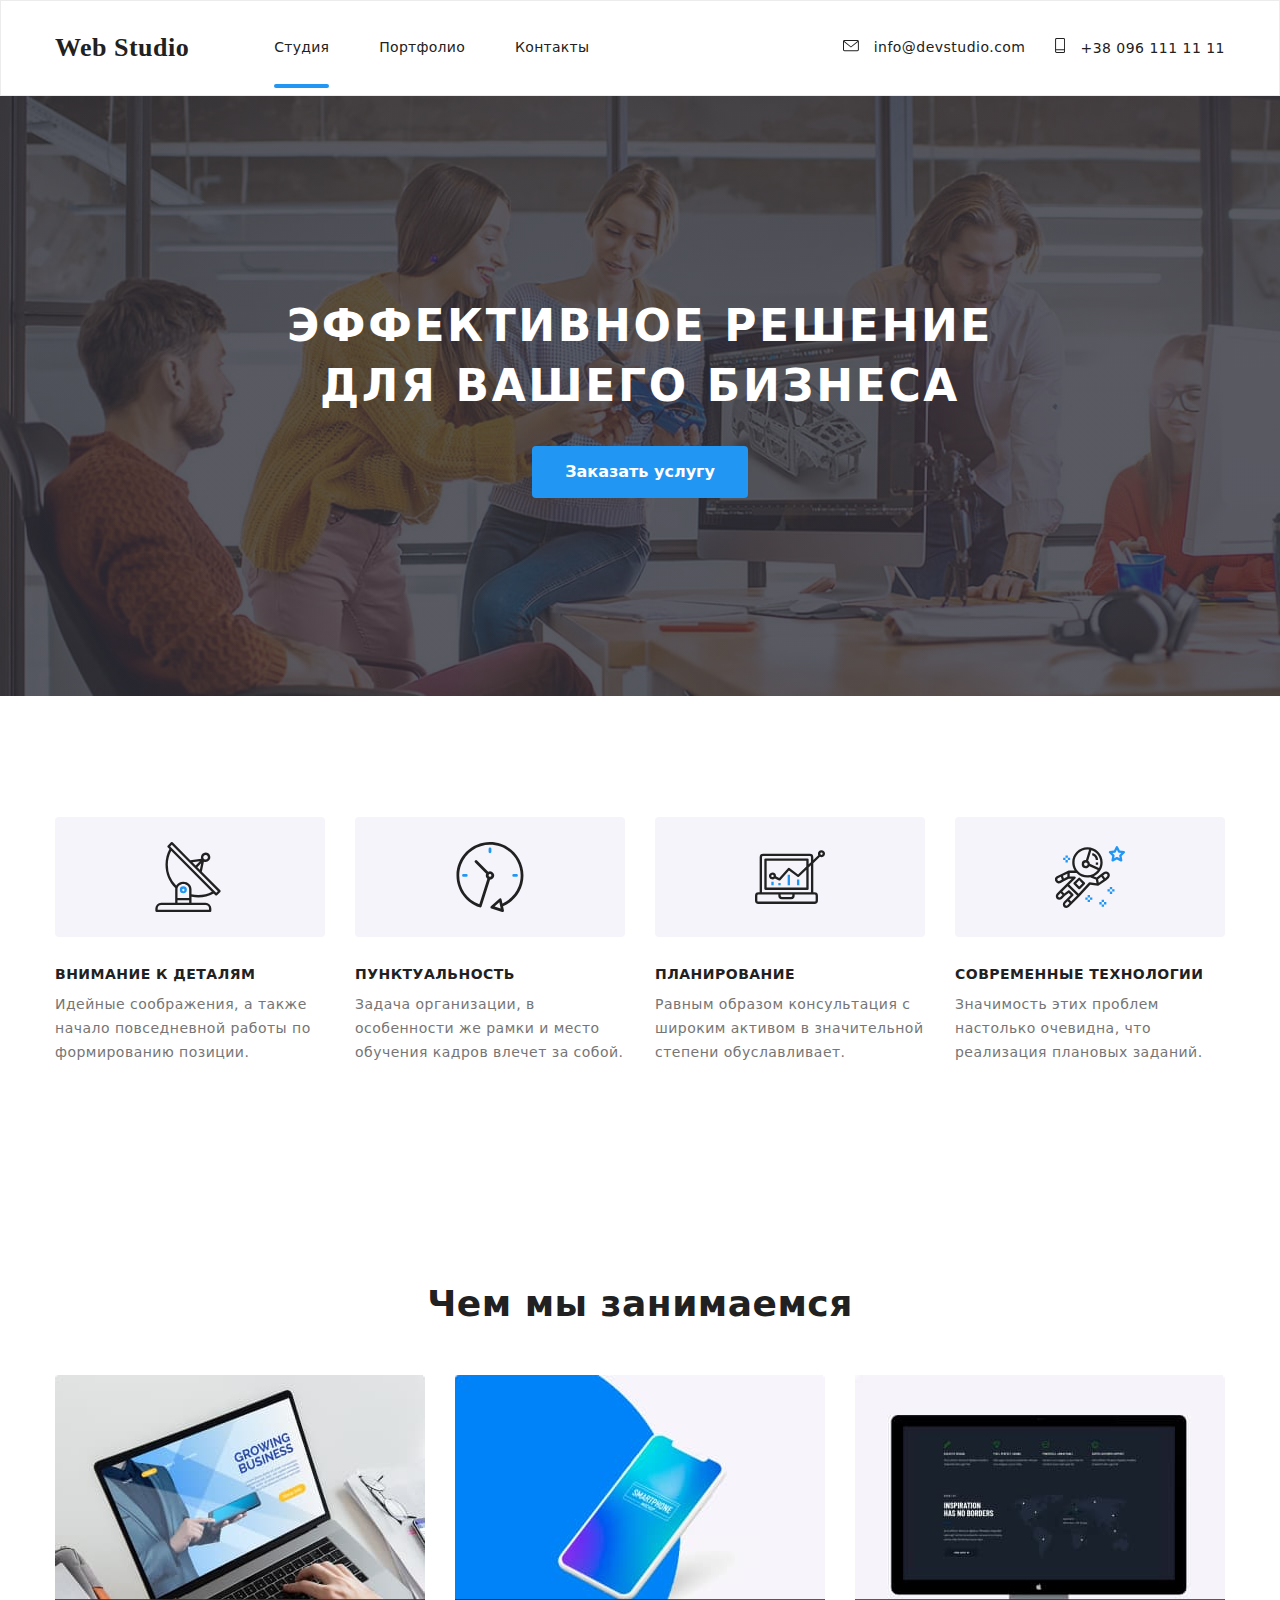
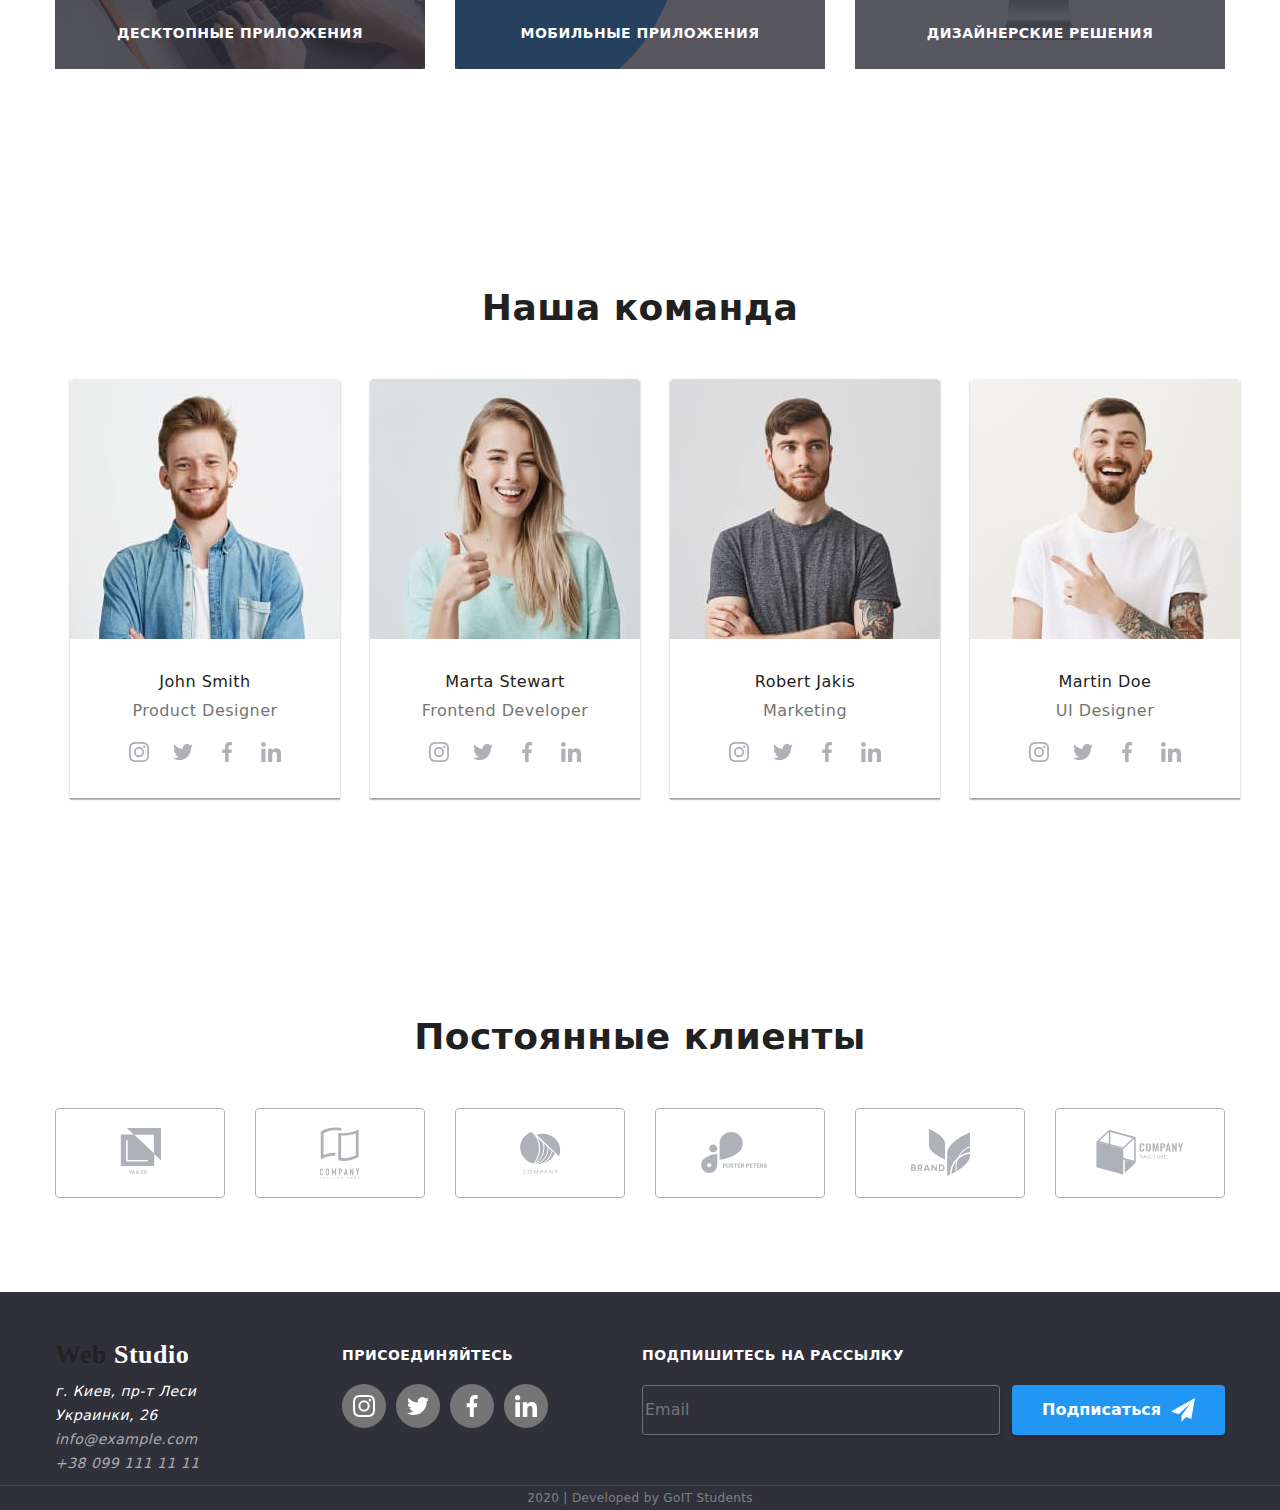
==== commit 0b3e4612: "footer" ====
--- a/index.html
+++ b/index.html
@@ -72,7 +72,7 @@
         <div class="section-container">
           <h2 class="is-hidden">Особенности</h2>
           <ul class="features-container list">
-            <li class="card">
+            <li class="features-card">
               <svg class="icon-antena">
                 <use
                   href="./images/symbol-defs.svg#icon-antena"
@@ -81,8 +81,8 @@
                 ></use>
               </svg>
 
-              <h3 class="title">внимание к деталям</h3>
-              <p class="text">
+              <h3 class="features-title">внимание к деталям</h3>
+              <p class="features-text">
                 Идейные соображения, а также начало повседневной работы по
                 формированию позиции.
               </p>
--- a/css/style.css
+++ b/css/style.css
@@ -337,7 +337,7 @@
 
 /* Чем мы занимаемся */
 
-.divace-title {
+/* .divace-title {
   font-style: 700;
   font-size: 36px;
   line-height: 1.17;
@@ -346,8 +346,6 @@
 
 .divace {
   display: flex;
-
-  /* outline: 2px solid tomato; */
 }
 
 .divace-card {
@@ -390,11 +388,11 @@
   text-transform: uppercase;
   padding: 27px;
   background-position: bottom;
-}
+} */
 
 /* Наша команда */
 
-.team-container {
+/* .team-container {
   display: flex;
   flex-wrap: wrap;
   margin-top: 0;
@@ -405,7 +403,7 @@
   padding-right: 15px;
   width: 1200px;
   justify-content: center;
-  /* outline: 2px solid blueviolet; */
+  
 }
 
 .team-title {
@@ -417,7 +415,7 @@
 
 .team {
   display: flex;
-  /* outline: 2px solid tomato; */
+ 
 }
 
 .team-card {
@@ -426,7 +424,7 @@
   background: #ffffff;
   box-shadow: 0px 2px 1px rgba(0, 0, 0, 0.2), 0px 1px 1px rgba(0, 0, 0, 0.14),
     0px 1px 3px rgba(0, 0, 0, 0.12);
-  /* outline: 2px solid tomato; */
+
 }
 
 .team-card:first-child {
@@ -459,12 +457,12 @@
   justify-content: center;
 
   padding-bottom: 24px;
-  /* outline: 2px solid tomato; */
+ 
 }
 
 .icon-link {
   display: flex;
-  /* outline: 2px solid tomato; */
+ 
 }
 .icon-link:first-child {
   margin-left: 0;
@@ -508,11 +506,11 @@
 .team-icon-linkedin {
   width: 20px;
   background-size: contain;
-}
+} */
 
 /* Постоянные клиенты */
 
-.customer-container {
+/* .customer-container {
   margin-top: 0;
   margin-bottom: 0;
   margin-left: auto;
@@ -521,7 +519,7 @@
   padding-right: 15px;
   width: 1200px;
 
-  /* outline: 2px solid blueviolet; */
+ 
 }
 
 .customer-title {
@@ -534,7 +532,7 @@
 
 .customer {
   display: flex;
-  /* outline: 2px solid tomato; */
+ 
 }
 
 .customer-logo {
@@ -549,8 +547,6 @@
   transition-timing-function: cubic-bezier(0.4, 0, 0.2, 1);
 }
   
-}
-
 .customer-logo:first-child {
   margin-left: 0;
 }
@@ -600,7 +596,7 @@
 .customer-logo .icon-logo_6 {
   width: 88px;
   height: 45px;
-}
+} */
 
 /* Подвал */
 footer {
@@ -649,7 +645,7 @@
   color: var(--primary-white-color);
 } */
 
-.footer-text {
+/* .footer-text {
   display: flex;
 
   margin-top: 0;
@@ -794,7 +790,7 @@
   padding-top: 56px;
   padding-bottom: 50px;
 
-  /* outline: 2px solid white;d */
+ 
 }
 
 .flex-bottom > h2 {
@@ -876,7 +872,7 @@
   text-align: center;
   letter-spacing: 0.03em;
   border-top: 1px solid rgba(255, 255, 255, 0.1);
-}
+} */
 
 /* Портфолио */
 
--- a/css/main.min.css
+++ b/css/main.min.css
@@ -1,2 +1,2 @@
-html{-webkit-box-sizing:border-box;box-sizing:border-box}*,*::before,*::after{-webkit-box-sizing:inherit;box-sizing:inherit}body{margin:0;background-color:#fff;color:#212121;font-family:Roboto, sans-serif;letter-spacing:0.03em}.list,.navigation,.contact{list-style:none;padding:0;margin:0}.link{display:block;margin-top:0;margin-bottom:0;text-decoration:none;padding-bottom:25px;padding-top:24px}.is-hidden{margin-top:0;margin-bottom:0;visibility:hidden}.section{padding-top:94px;padding-bottom:94px;border:2px}.container{display:-webkit-box;display:-ms-flexbox;display:flex;-webkit-box-align:center;-ms-flex-align:center;align-items:center;margin-left:auto;margin-right:auto;padding-left:15px;padding-right:15px;margin-top:0;margin-bottom:0;width:1200px}/*! modern-normalize v0.6.0 | MIT License | https://github.com/sindresorhus/modern-normalize */*,*::before,*::after{-webkit-box-sizing:border-box;box-sizing:border-box}:root{-moz-tab-size:4;-o-tab-size:4;tab-size:4}html{line-height:1.15;-webkit-text-size-adjust:100%}body{margin:0}body{font-family:system-ui,-apple-system,"Segoe UI",Roboto,Helvetica,Arial,sans-serif,"Apple Color Emoji","Segoe UI Emoji"}hr{height:0}abbr[title]{-webkit-text-decoration:underline dotted;text-decoration:underline dotted}b,strong{font-weight:bolder}code,kbd,samp,pre{font-family:SFMono-Regular, Consolas, "Liberation Mono", Menlo, monospace;font-size:1em}small{font-size:80%}sub,sup{font-size:75%;line-height:0;position:relative;vertical-align:baseline}sub{bottom:-0.25em}sup{top:-0.5em}button,input,optgroup,select,textarea{font-family:inherit;font-size:100%;line-height:1.15;margin:0}button,select{text-transform:none}button,[type="button"],[type="reset"],[type="submit"]{-webkit-appearance:button}button::-moz-focus-inner,[type="button"]::-moz-focus-inner,[type="reset"]::-moz-focus-inner,[type="submit"]::-moz-focus-inner{border-style:none;padding:0}button:-moz-focusring,[type="button"]:-moz-focusring,[type="reset"]:-moz-focusring,[type="submit"]:-moz-focusring{outline:1px dotted ButtonText}fieldset{padding:0.35em 0.75em 0.625em}legend{padding:0}progress{vertical-align:baseline}[type="number"]::-webkit-inner-spin-button,[type="number"]::-webkit-outer-spin-button{height:auto}[type="search"]{-webkit-appearance:textfield;outline-offset:-2px}[type="search"]::-webkit-search-decoration{-webkit-appearance:none}::-webkit-file-upload-button{-webkit-appearance:button;font:inherit}summary{display:list-item}.page-header{border:1px solid #ececec}.header-container{display:-webkit-box;display:-ms-flexbox;display:flex;-webkit-box-align:center;-ms-flex-align:center;align-items:center}.header-logo{display:inline-block;margin-top:0;margin-bottom:0;color:#2196f3;font-family:Reloway;font-weight:700;font-size:26px}.header-logo .accent{color:#212121}.footer-logo{display:block;margin-top:0;margin-bottom:0;color:#2196f3;font-family:Reloway;font-weight:700;font-size:26px}.footer-logo .accent{color:#fff}.navigation{display:-webkit-box;display:-ms-flexbox;display:flex;margin-left:85px;margin-top:0;margin-bottom:0;padding:0;font-weight:500;font-size:14px;line-height:1.14;letter-spacing:0.02em}.navigation-item{margin-right:50px}.navigation-item:last-child{margin-right:0}.navigation-item .studio::after{content:'';display:block;width:100%;height:4px;position:absolute;bottom:0;background-color:#2196f3;border-radius:2px}.link{display:block;text-decoration:none;padding-bottom:32px;padding-top:32px;color:#212121;position:relative;-webkit-transition-property:color;transition-property:color;-webkit-transition-duration:250ms;transition-duration:250ms;-webkit-transition-timing-function:cubic-bezier(0.4, 0, 0.2, 1);transition-timing-function:cubic-bezier(0.4, 0, 0.2, 1)}.link:hover{color:#2196f3;fill:#2196f3}.link:focus{color:#2196f3;fill:#2196f3}.contact{display:-webkit-box;display:-ms-flexbox;display:flex;margin-left:auto}.contact-navigation{display:-webkit-box;display:-ms-flexbox;display:flex;-webkit-box-pack:end;-ms-flex-pack:end;justify-content:flex-end;margin-top:0;margin-bottom:0;-webkit-box-align:center;-ms-flex-align:center;align-items:center;font-size:14px;line-height:1.14;color:#757575;fill:currentColor;-webkit-transition-property:color, fill;transition-property:color, fill;-webkit-transition-duration:250ms;transition-duration:250ms;-webkit-transition-timing-function:cubic-bezier(0.4, 0, 0.2, 1);transition-timing-function:cubic-bezier(0.4, 0, 0.2, 1)}.contact-navigation .link{display:block;text-decoration:none;padding-bottom:32px;padding-top:32px;color:#212121;position:relative;-webkit-transition-property:color;transition-property:color;-webkit-transition-duration:250ms;transition-duration:250ms;-webkit-transition-timing-function:cubic-bezier(0.4, 0, 0.2, 1);transition-timing-function:cubic-bezier(0.4, 0, 0.2, 1)}.contact-navigation .link:hover{color:#2196f3;fill:#2196f3}.contact-navigation .link:focus{color:#2196f3;fill:#2196f3}.contact-navigation .icon-mail{height:12px;margin-right:10px;background-size:contain}.contact-navigation .icon-telefon{width:10px;height:15px;margin-right:10px}.contact-navigation:last-child{margin-left:30px}.hero-section{max-width:1600px;height:600px;margin-left:auto;margin-right:auto;background-color:#757575;background-image:-webkit-gradient(linear, left top, right top, from(rgba(47,48,58,0.8)), to(rgba(47,48,58,0.8))),url("../images/header_img.jpg");background-image:linear-gradient(to right, rgba(47,48,58,0.8), rgba(47,48,58,0.8)),url("../images/header_img.jpg")}.hero{text-align:center;height:600px}.title{margin-top:0;margin-bottom:0;padding-top:200px;padding-bottom:30px;color:#fff;font-weight:900;font-size:44px;line-height:1.37;text-align:center;letter-spacing:0.06em;text-transform:uppercase}.button{border-radius:4px;padding:10px 32px;min-width:200px;color:#fff;background-color:#2196f3;border:1px solid transparent;font-weight:700;font-size:16px;line-height:1.87;text-align:center;text-transform:none;-webkit-transition-property:color, background-color;transition-property:color, background-color;-webkit-transition-duration:250ms;transition-duration:250ms;-webkit-transition-timing-function:cubic-bezier(0.4, 0, 0.2, 1);transition-timing-function:cubic-bezier(0.4, 0, 0.2, 1)}.button:hover,.button:focus{background-color:#fff;color:#2196f3;border-color:#2196f3;outline:none}.section-container{display:-webkit-box;display:-ms-flexbox;display:flex;-ms-flex-wrap:wrap;flex-wrap:wrap;margin-top:0;margin-bottom:0;margin-left:auto;margin-right:auto;padding-left:15px;padding-right:15px;width:1200px;-webkit-box-pack:center;-ms-flex-pack:center;justify-content:center}.features-container{display:-webkit-box;display:-ms-flexbox;display:flex;margin-left:auto;margin-right:auto;margin-bottom:0}.features-container .card{margin-left:30px}.features-container .card:first-child{margin-left:0px}.features-container .card .title{margin-bottom:10px;margin-top:30px;color:#212121;font-weight:700;font-size:14px;line-height:1.14;text-transform:uppercase}.features-container .card .text{margin-top:0;margin-bottom:0;font-weight:400;font-size:14px;line-height:1.7;color:#757575}.icon-antena{display:block;width:270px;height:120px;background:#f5f4fa;padding:25px 102px;border-radius:4px}.icon-clock{padding:0;display:block;width:270px;height:120px;background:#f5f4fa;padding:25px 101px;border-radius:4px}.icon-diagram{display:block;width:270px;height:120px;background:#f5f4fa;padding:25px 100px;border-radius:4px}.icon-astronaut{display:block;width:270px;height:120px;background:#f5f4fa;padding:25px 100px;border-radius:4px}
+html{-webkit-box-sizing:border-box;box-sizing:border-box}*,*::before,*::after{-webkit-box-sizing:inherit;box-sizing:inherit}body{margin:0;background-color:#fff;color:#212121;font-family:Roboto, sans-serif;letter-spacing:0.03em}.list,.navigation,.contact{list-style:none;padding:0;margin:0}.link{display:block;margin-top:0;margin-bottom:0;text-decoration:none;padding-bottom:25px;padding-top:24px}.is-hidden{margin-top:0;margin-bottom:0;visibility:hidden}.section{padding-top:94px;padding-bottom:94px;border:2px}.container{display:-webkit-box;display:-ms-flexbox;display:flex;-webkit-box-align:center;-ms-flex-align:center;align-items:center;margin-left:auto;margin-right:auto;padding-left:15px;padding-right:15px;margin-top:0;margin-bottom:0;width:1200px}/*! modern-normalize v0.6.0 | MIT License | https://github.com/sindresorhus/modern-normalize */*,*::before,*::after{-webkit-box-sizing:border-box;box-sizing:border-box}:root{-moz-tab-size:4;-o-tab-size:4;tab-size:4}html{line-height:1.15;-webkit-text-size-adjust:100%}body{margin:0}body{font-family:system-ui,-apple-system,"Segoe UI",Roboto,Helvetica,Arial,sans-serif,"Apple Color Emoji","Segoe UI Emoji"}hr{height:0}abbr[title]{-webkit-text-decoration:underline dotted;text-decoration:underline dotted}b,strong{font-weight:bolder}code,kbd,samp,pre{font-family:SFMono-Regular, Consolas, "Liberation Mono", Menlo, monospace;font-size:1em}small{font-size:80%}sub,sup{font-size:75%;line-height:0;position:relative;vertical-align:baseline}sub{bottom:-0.25em}sup{top:-0.5em}button,input,optgroup,select,textarea{font-family:inherit;font-size:100%;line-height:1.15;margin:0}button,select{text-transform:none}button,[type="button"],[type="reset"],[type="submit"]{-webkit-appearance:button}button::-moz-focus-inner,[type="button"]::-moz-focus-inner,[type="reset"]::-moz-focus-inner,[type="submit"]::-moz-focus-inner{border-style:none;padding:0}button:-moz-focusring,[type="button"]:-moz-focusring,[type="reset"]:-moz-focusring,[type="submit"]:-moz-focusring{outline:1px dotted ButtonText}fieldset{padding:0.35em 0.75em 0.625em}legend{padding:0}progress{vertical-align:baseline}[type="number"]::-webkit-inner-spin-button,[type="number"]::-webkit-outer-spin-button{height:auto}[type="search"]{-webkit-appearance:textfield;outline-offset:-2px}[type="search"]::-webkit-search-decoration{-webkit-appearance:none}::-webkit-file-upload-button{-webkit-appearance:button;font:inherit}summary{display:list-item}.page-header{border:1px solid #ececec}.header-container{display:-webkit-box;display:-ms-flexbox;display:flex;-webkit-box-align:center;-ms-flex-align:center;align-items:center}.header-logo{display:inline-block;margin-top:0;margin-bottom:0;color:#2196f3;font-family:Reloway;font-weight:700;font-size:26px}.header-logo .accent{color:#212121}.footer-logo{display:block;margin-top:0;margin-bottom:0;color:#2196f3;font-family:Reloway;font-weight:700;font-size:26px}.footer-logo .accent{color:#fff}.navigation{display:-webkit-box;display:-ms-flexbox;display:flex;margin-left:85px;margin-top:0;margin-bottom:0;padding:0;font-weight:500;font-size:14px;line-height:1.14;letter-spacing:0.02em}.navigation-item{margin-right:50px}.navigation-item:last-child{margin-right:0}.navigation-item .studio::after{content:'';display:block;width:100%;height:4px;position:absolute;bottom:0;background-color:#2196f3;border-radius:2px}.link{display:block;text-decoration:none;padding-bottom:32px;padding-top:32px;color:#212121;position:relative;-webkit-transition-property:color;transition-property:color;-webkit-transition-duration:250ms;transition-duration:250ms;-webkit-transition-timing-function:cubic-bezier(0.4, 0, 0.2, 1);transition-timing-function:cubic-bezier(0.4, 0, 0.2, 1)}.link:hover{color:#2196f3;fill:#2196f3}.link:focus{color:#2196f3;fill:#2196f3}.contact{display:-webkit-box;display:-ms-flexbox;display:flex;margin-left:auto}.contact-navigation{display:-webkit-box;display:-ms-flexbox;display:flex;-webkit-box-pack:end;-ms-flex-pack:end;justify-content:flex-end;margin-top:0;margin-bottom:0;-webkit-box-align:center;-ms-flex-align:center;align-items:center;font-size:14px;line-height:1.14;color:#757575;fill:currentColor;-webkit-transition-property:color, fill;transition-property:color, fill;-webkit-transition-duration:250ms;transition-duration:250ms;-webkit-transition-timing-function:cubic-bezier(0.4, 0, 0.2, 1);transition-timing-function:cubic-bezier(0.4, 0, 0.2, 1)}.contact-navigation .link{display:block;text-decoration:none;padding-bottom:32px;padding-top:32px;color:#212121;position:relative;-webkit-transition-property:color;transition-property:color;-webkit-transition-duration:250ms;transition-duration:250ms;-webkit-transition-timing-function:cubic-bezier(0.4, 0, 0.2, 1);transition-timing-function:cubic-bezier(0.4, 0, 0.2, 1)}.contact-navigation .link:hover{color:#2196f3;fill:#2196f3}.contact-navigation .link:focus{color:#2196f3;fill:#2196f3}.contact-navigation .icon-mail{height:12px;margin-right:10px;background-size:contain}.contact-navigation .icon-telefon{width:10px;height:15px;margin-right:10px}.contact-navigation:last-child{margin-left:30px}.hero-section{max-width:1600px;height:600px;margin-left:auto;margin-right:auto;background-color:#757575;background-image:-webkit-gradient(linear, left top, right top, from(rgba(47,48,58,0.8)), to(rgba(47,48,58,0.8))),url("../images/header_img.jpg");background-image:linear-gradient(to right, rgba(47,48,58,0.8), rgba(47,48,58,0.8)),url("../images/header_img.jpg")}.hero{text-align:center;height:600px}.title{margin-top:0;margin-bottom:0;padding-top:200px;padding-bottom:30px;color:#fff;font-weight:900;font-size:44px;line-height:1.37;text-align:center;letter-spacing:0.06em;text-transform:uppercase}.button{border-radius:4px;padding:10px 32px;min-width:200px;color:#fff;background-color:#2196f3;border:1px solid transparent;font-weight:700;font-size:16px;line-height:1.87;text-align:center;text-transform:none;-webkit-transition-property:color, background-color;transition-property:color, background-color;-webkit-transition-duration:250ms;transition-duration:250ms;-webkit-transition-timing-function:cubic-bezier(0.4, 0, 0.2, 1);transition-timing-function:cubic-bezier(0.4, 0, 0.2, 1)}.button:hover,.button:focus{background-color:#fff;color:#2196f3;border-color:#2196f3;outline:none}.section-container{display:-webkit-box;display:-ms-flexbox;display:flex;-ms-flex-wrap:wrap;flex-wrap:wrap;margin-top:0;margin-bottom:0;margin-left:auto;margin-right:auto;padding-left:15px;padding-right:15px;width:1200px;-webkit-box-pack:center;-ms-flex-pack:center;justify-content:center}.features-container{display:-webkit-box;display:-ms-flexbox;display:flex;margin-left:auto;margin-right:auto;margin-bottom:0}.features-card{margin-left:30px}.features-card:first-child{margin-left:0px}.features-card .icon-antena,.features-card .icon-clock,.features-card .icon-diagram,.features-card .icon-astronaut{display:block;width:270px;height:120px;background:#f5f4fa;padding:25px 100px;border-radius:4px}.features-title{margin-bottom:10px;margin-top:30px;color:#212121;font-weight:700;font-size:14px;line-height:1.14;text-transform:uppercase}.features-text{margin-top:0;margin-bottom:0;font-weight:400;font-size:14px;line-height:1.7;color:#757575}.divace{display:-webkit-box;display:-ms-flexbox;display:flex}.divace-title{font-style:700;font-size:36px;line-height:1.17;margin-bottom:50px}.divace-card{display:block;margin-left:30px;position:relative}.divace-card:first-child{margin-left:0px}.divace-card .desctop-img,.divace-card .mobile-img,.divace-card .monitor-img{display:block}.divace-subtitle{position:absolute;left:0;bottom:0;width:370px;height:70px;background-color:rgba(47,48,58,0.8);color:#fff;margin-top:0;margin-bottom:0;font-weight:700;font-size:14px;line-height:1.14;text-align:center;text-transform:uppercase;padding:27px;background-position:bottom}.team-container{display:-webkit-box;display:-ms-flexbox;display:flex;-ms-flex-wrap:wrap;flex-wrap:wrap;margin-top:0;margin-bottom:0;margin-left:auto;margin-right:auto;padding-left:15px;padding-right:15px;width:1200px;-webkit-box-pack:center;-ms-flex-pack:center;justify-content:center}.team-container .team-title{font-style:700;font-size:36px;line-height:1.17;margin-bottom:50px}.team{display:-webkit-box;display:-ms-flexbox;display:flex}.team-card{-ms-flex-wrap:wrap;flex-wrap:wrap;margin-left:30px;background:#fff;-webkit-box-shadow:0px 2px 1px rgba(0,0,0,0.2),0px 1px 1px rgba(0,0,0,0.14),0px 1px 3px rgba(0,0,0,0.12);box-shadow:0px 2px 1px rgba(0,0,0,0.2),0px 1px 1px rgba(0,0,0,0.14),0px 1px 3px rgba(0,0,0,0.12)}.team:first-child{margin-left:0}.team-subtitle{margin-left:auto;margin-right:auto;margin-top:30px;margin-bottom:10px;text-align:center;color:#212121;font-weight:500;font-size:16px}.team-text{margin-left:auto;margin-right:auto;margin-top:0;margin-bottom:10px;text-align:center;color:#757575;font-size:16px}.team-icon{display:-webkit-box;display:-ms-flexbox;display:flex;-webkit-box-pack:center;-ms-flex-pack:center;justify-content:center;padding-bottom:24px}.team-icon-instagram,.team-icon-twitter,.team-icon-facebook,.team-icon-linkedin{width:20px;background-size:contain}.icon-link{display:-webkit-box;display:-ms-flexbox;display:flex}.icon-link:first-child{margin-left:0}.team-link{display:-webkit-box;display:-ms-flexbox;display:flex;margin-top:0;margin-bottom:0;text-decoration:none;padding:0;border-radius:50%;width:44px;height:44px;-webkit-box-pack:center;-ms-flex-pack:center;justify-content:center;fill:#afb1b8;-webkit-transition-property:fill, background-color;transition-property:fill, background-color;-webkit-transition-duration:250ms;transition-duration:250ms;-webkit-transition-timing-function:cubic-bezier(0.4, 0, 0.2, 1);transition-timing-function:cubic-bezier(0.4, 0, 0.2, 1)}.team-link:focus,.team-link:hover{background-color:#2196f3;fill:#fff}.customer-container{margin-top:0;margin-bottom:0;margin-left:auto;margin-right:auto;padding-left:15px;padding-right:15px;width:1200px}.customer-title{font-style:700;font-size:36px;line-height:1.17;margin-bottom:50px;text-align:center}.customer{display:-webkit-box;display:-ms-flexbox;display:flex}.customer-logo{margin-left:30px;width:170px;height:90px;border:1px solid #afb1b8;border-radius:4px;fill:#afb1b8;-webkit-transition-property:fill, border;transition-property:fill, border;-webkit-transition-duration:250ms;transition-duration:250ms;-webkit-transition-timing-function:cubic-bezier(0.4, 0, 0.2, 1);transition-timing-function:cubic-bezier(0.4, 0, 0.2, 1)}.customer-logo:hover,.customer-logo:focus{border:1px solid #2196f3;fill:#2196f3}.customer-logo:first-child{margin-left:0}.customer-link{display:-webkit-box;display:-ms-flexbox;display:flex;-webkit-box-align:center;-ms-flex-align:center;align-items:center;width:100%;height:100%;align-items:center;-webkit-box-pack:center;-ms-flex-pack:center;justify-content:center;fill:inherit}.icon-logo_1{width:44px;height:49px}.icon-logo_2{width:40px;height:52px}.icon-logo_3{width:41px;height:42px}.icon-logo_4{width:79px;height:42px}.icon-logo_5{width:59px;height:47px}.icon-logo_6{width:88px;height:45px}footer{margin-top:0;margin-bottom:0;margin-left:auto;margin-right:auto;background-color:#2f303a}.footer-container{display:-webkit-box;display:-ms-flexbox;display:flex;margin-left:auto;margin-right:auto;margin-top:0;margin-bottom:0;padding-left:15px;padding-right:15px;width:1200px}.address{display:inline-block;margin-top:0;margin-bottom:0;-webkit-box-align:center;-ms-flex-align:center;align-items:center}.footer-text{display:-webkit-box;display:-ms-flexbox;display:flex;margin-top:0;margin-bottom:0;margin-left:auto;margin-right:auto;color:#fff;font-weight:700;font-size:14px;line-height:1.14;text-transform:uppercase}.address .link{display:block;margin-top:0;margin-bottom:0;text-decoration:none;padding-bottom:10px;padding-top:48px}.address-title{margin-top:0;margin-bottom:0;margin-left:auto;margin-right:auto;color:#fff;font-weight:400;font-size:14px;line-height:1.71}.address-link{display:-webkit-box;display:-ms-flexbox;display:flex;display:block;text-decoration:none;margin-top:0;margin-bottom:0;color:rgba(255,255,255,0.6)}.connect{display:inline;margin-right:94px;margin-left:69px;margin-top:0;margin-bottom:0;padding-top:56px}.connect>h2{margin-top:0}.connect-text{display:-webkit-box;display:-ms-flexbox;display:flex;margin-top:0;margin-bottom:0;margin-left:auto;margin-right:auto;color:#fff;font-weight:700;font-size:14px;line-height:1.14;text-transform:uppercase}.social{display:-webkit-box;display:-ms-flexbox;display:flex;margin-right:0;margin-top:0;margin-bottom:0}.socials{display:-webkit-box;display:-ms-flexbox;display:flex;margin-right:10px;margin-top:0;margin-bottom:0;text-align:center}.socials:last-child{margin-right:0}.socials-link{display:inline-block;margin-top:0;margin-bottom:0;text-decoration:none;padding:0;background-color:#757575;border-radius:50%;width:44px;height:44px;-webkit-transition-property:background-color;transition-property:background-color;-webkit-transition-duration:250ms;transition-duration:250ms;-webkit-transition-timing-function:cubic-bezier(0.4, 0, 0.2, 1);transition-timing-function:cubic-bezier(0.4, 0, 0.2, 1)}.socials-link:focus,.socials-link:hover{background-color:#2196f3}.icon-instagram{width:22px;background-size:contain;fill:#fff}.icon-twitter{width:22px;background-size:contain;fill:#fff}.icon-facebook{width:22px;background-size:contain;fill:#fff}.icon-linkedin{width:22px;background-size:contain;fill:#fff}.flex-bottom{display:inline;margin-top:0;margin-bottom:0;padding-top:56px;padding-bottom:50px}.flex-bottom>h2{margin-top:0;margin-bottom:0}.mail-icon{display:-webkit-inline-box;display:-ms-inline-flexbox;display:inline-flex;margin-right:auto;margin-top:21px;margin-bottom:0;-webkit-box-pack:center;-ms-flex-pack:center;justify-content:center}.form-btn{display:-webkit-inline-box;display:-ms-inline-flexbox;display:inline-flex}.mail-btn{margin-right:12px;margin-top:0;margin-bottom:0;width:358px;height:50px;background-color:#2F303A;border:1px solid rgba(255,255,255,0.3);-webkit-box-shadow:0px 4px 4px rgba(0,0,0,0.15);box-shadow:0px 4px 4px rgba(0,0,0,0.15);border-radius:4px}.mail-btn:focus{outline:none;border:1px solid #2196f3}.btn-footer{display:-webkit-inline-box;display:-ms-inline-flexbox;display:inline-flex;-webkit-box-align:center;-ms-flex-align:center;align-items:center;-webkit-box-pack:center;-ms-flex-pack:center;justify-content:center;padding:10px 29px;background-color:#2196f3;color:#fff;fill:#fff;border-radius:4px;min-width:200px;font-weight:700;font-size:16px;border:1px solid transparent;-webkit-box-shadow:0px 4px 4px rgba(0,0,0,0.15);box-shadow:0px 4px 4px rgba(0,0,0,0.15);-webkit-transition-property:background-color;transition-property:background-color;-webkit-transition-duration:250ms;transition-duration:250ms;-webkit-transition-timing-function:cubic-bezier(0.4, 0, 0.2, 1);transition-timing-function:cubic-bezier(0.4, 0, 0.2, 1)}.btn-footer:hover,.btn-footer:focus{background-color:#fff;color:#2196f3;fill:#2196f3;-webkit-box-shadow:0px 4px 4px rgba(0,0,0,0.15);box-shadow:0px 4px 4px rgba(0,0,0,0.15);outline:none}.btn-footer .icon-send{width:24px;margin-left:10px;background-size:contain}.autor{margin-top:0;margin-bottom:0;color:rgba(255,255,255,0.4);font-size:12px;line-height:2;text-align:center;letter-spacing:0.03em;border-top:1px solid rgba(255,255,255,0.1)}
 /*# sourceMappingURL=main.min.css.map */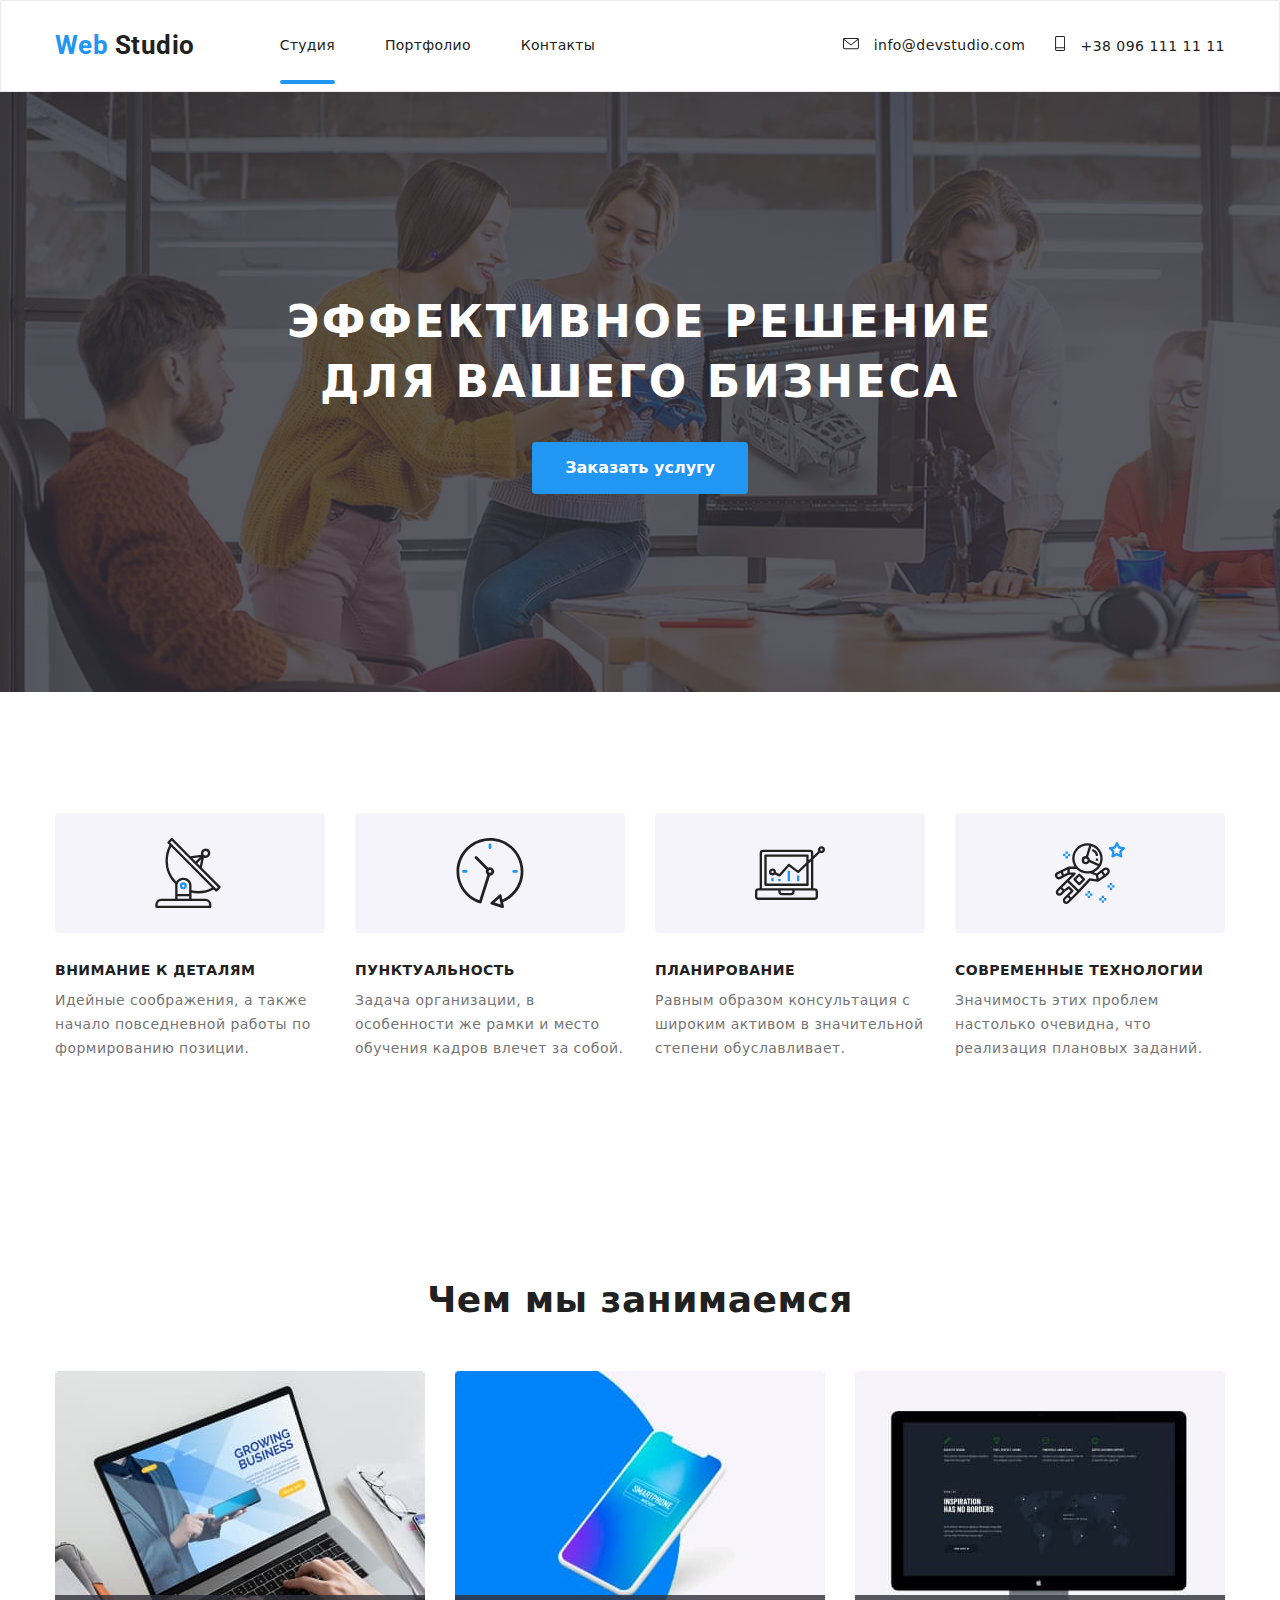
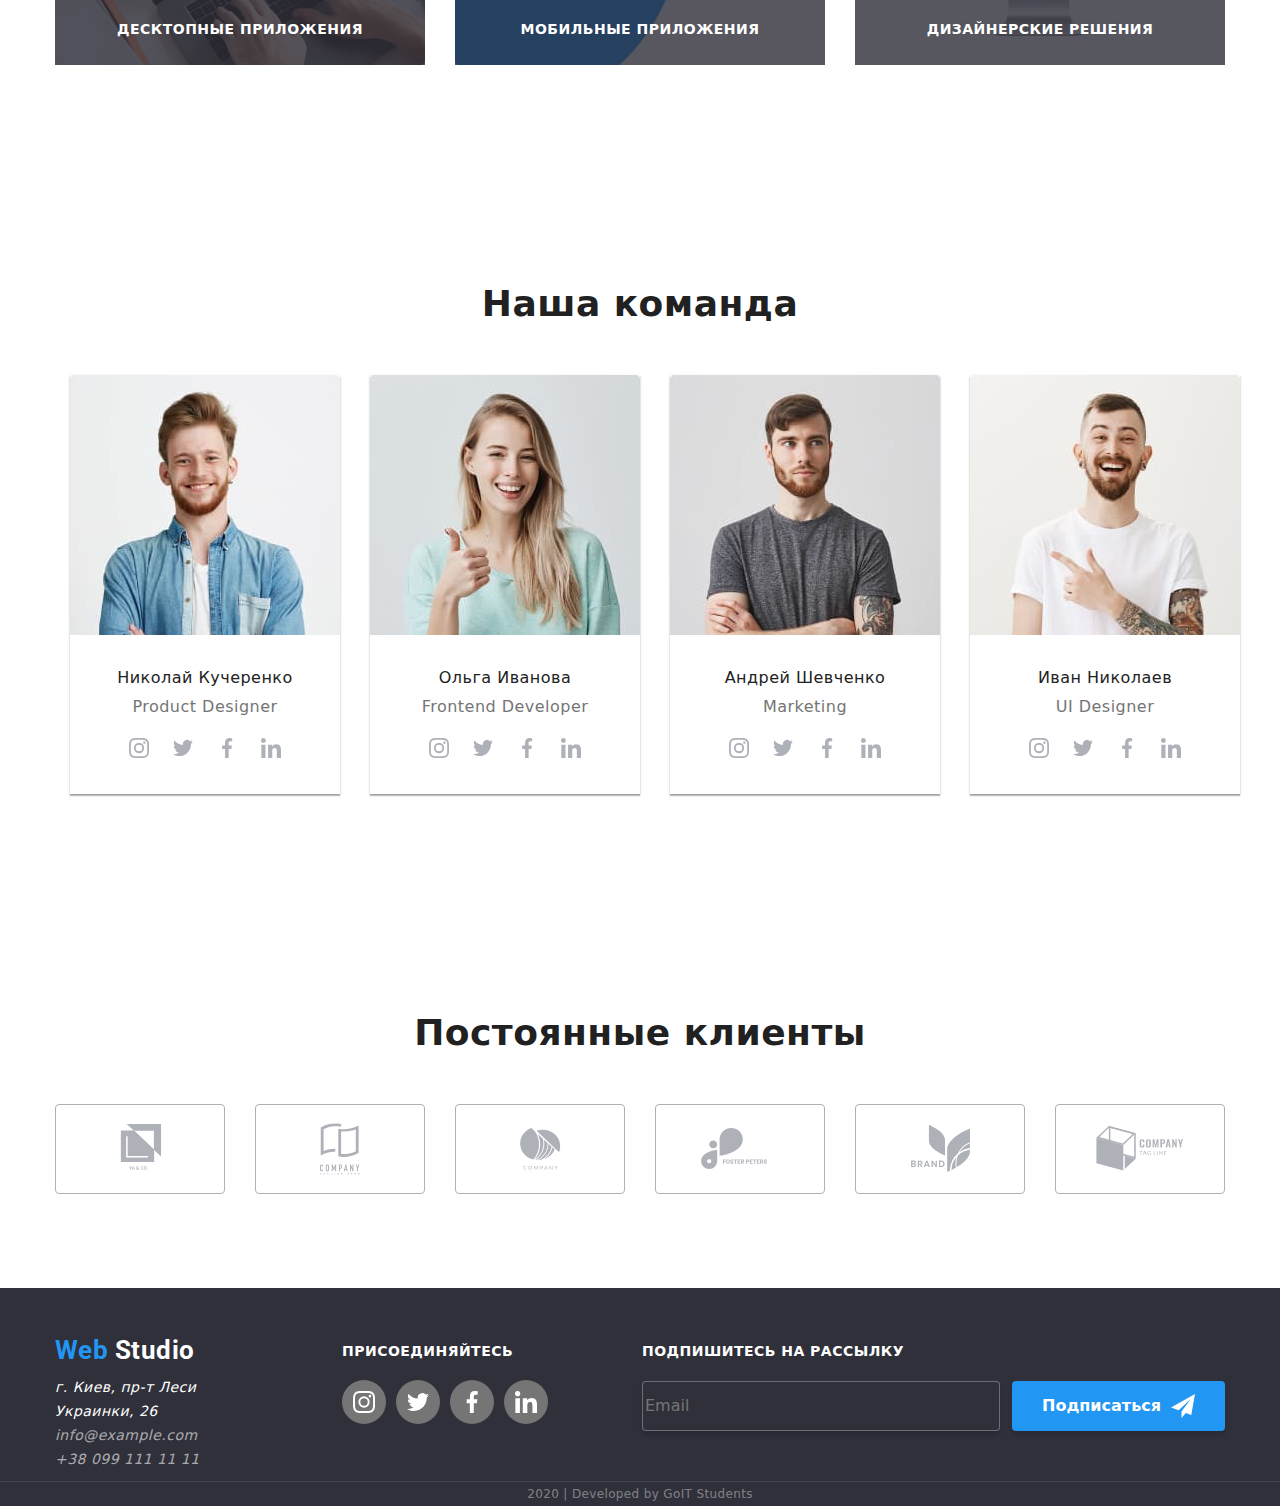
==== commit ba7fa37f: "Перенос на Sass" ====
--- a/index.html
+++ b/index.html
@@ -181,11 +181,11 @@
             <li class="team-card">
               <img
                 src="./images/johnsmith_img.jpg"
-                alt="Фото Джон Смит"
+                alt="Фото Николая Кучеренко"
                 width="270"
                 height="260"
               />
-              <h3 class="team-subtitle">John Smith</h3>
+              <h3 class="team-subtitle">Николай Кучеренко</h3>
               <p class="team-text">Product Designer</p>
               <ul class="team-icon list">
                 <li class="icon-link">
@@ -222,11 +222,11 @@
             <li class="team-card">
               <img
                 src="./images/martastewart_img.jpg"
-                alt="Фото Марта Стюарт"
+                alt="Фото Ольги Ивановой"
                 width="270"
                 height="260"
               />
-              <h3 class="team-subtitle">Marta Stewart</h3>
+              <h3 class="team-subtitle">Ольга Иванова</h3>
               <p class="team-text">Frontend Developer</p>
 
               <ul class="team-icon list">
@@ -264,11 +264,11 @@
             <li class="team-card">
               <img
                 src="./images/robertjakis_img.jpg"
-                alt="Фото Роберт Джакис"
+                alt="Фото Андрея Шевченко"
                 width="270"
                 height="260"
               />
-              <h3 class="team-subtitle">Robert Jakis</h3>
+              <h3 class="team-subtitle">Андрей Шевченко</h3>
               <p class="team-text">Marketing</p>
 
               <ul class="team-icon list">
@@ -306,11 +306,11 @@
             <li class="team-card">
               <img
                 src="./images/martindoe_img.jpg"
-                alt="Фото Мартин Доу"
+                alt="Фото Ивана Николаева"
                 width="270"
                 height="260"
               />
-              <h3 class="team-subtitle">Martin Doe</h3>
+              <h3 class="team-subtitle">Иван Николаев</h3>
               <p class="team-text">UI Designer</p>
 
               <ul class="team-icon list">
@@ -482,7 +482,7 @@
     <div class="backdrop is-hidden" data-backdrop>
       <form class="form js-speaker-form" autocomplete="off">
         <button class="vector" data-close-modal>
-          <svg class="icon-vector" width="30" height="30">
+          <svg class="vector-icon" width="30" height="30">
             <use href=" ./images/symbol-defs1.svg#icon-vector"></use>
           </svg>
         </button>
--- a/css/style.css
+++ b/css/style.css
@@ -621,14 +621,13 @@
   /* outline: 2px solid white; */
 }
 
-.address {
+/* .address {
   display: inline-block;
   margin-top: 0;
   margin-bottom: 0;
   align-items: center;
 
-  /* outline: 2px solid white; */
-}
+} */
 /* .address-logo {
   display: block;
   margin-top: 0;
@@ -876,31 +875,31 @@
 
 /* Портфолио */
 
-.container-portfolio {
+/* .container-portfolio {
   margin-left: auto;
   margin-right: auto;
   padding-left: 15px;
   padding-right: 15px;
   width: 1200px;
-  /* outline: 2px solid lawngreen; */
-}
-
-.example-heading {
+
+} */
+
+/* .example-heading {
   text-align: center;
   margin-top: 0;
   margin-bottom: 93px;
   margin-left: auto;
   margin-right: auto;
-}
-
-.filter {
+} */
+
+/* .filter {
   margin-top: 0;
   margin-bottom: 50px;
   margin-left: auto;
   margin-right: auto;
   display: flex;
   justify-content: center;
-  /* outline: 2px solid tomato; */
+ 
 }
 .filter-btn {
   margin-left: 8px;
@@ -927,16 +926,16 @@
   margin-right: auto;
   width: 1200px;
   justify-content: space-between;
-  /* outline: 2px solid tomato; */
+ 
 }
 .card {
   margin-left: 0;
   margin-right: 30px;
   margin-bottom: 30px;
   border: 1px solid #eeeeee;
-  /* outline: 2px solid tomato; */
-}
-.card:nth-last-child(-n + 3) {
+
+} */
+/* .card:nth-last-child(-n + 3) {
   margin-bottom: 0;
 }
 .card:nth-child(3n) {
@@ -951,9 +950,9 @@
   transition-property: box-shadow;
   transition-duration: 250ms;
   transition-timing-function: cubic-bezier(0.4, 0, 0.2, 1);
-}
-
-.card-link:hover,
+} */
+
+/* .card-link:hover,
 .card-link:focus {
   box-shadow: 1px 4px 6px rgba(0, 0, 0, 0.16), 0px 4px 4px rgba(0, 0, 0, 0.06),
     0px 1px 1px rgba(0, 0, 0, 0.12);
@@ -967,7 +966,7 @@
   font-size: 18px;
   line-height: 2;
   letter-spacing: 0.06em;
-  /* outline: 2px solid tomato; */
+  
 }
 
 .card-down{
@@ -1021,8 +1020,8 @@
   font-family: inherit;
   border-radius: 4px;
   padding: 10px 32px;
-  min-width: 200px; /*минимальная длинна кнопки */
-  border: 1px solid transparent; /*transparent - прозрачная рамка */
+  min-width: 200px; 
+  border: 1px solid transparent; 
   text-align: center;
   transition-property: background-color, color;
   transition-duration: 250ms;
@@ -1034,10 +1033,10 @@
   background-color: var(--accent-color);
   color: var(--primary-white-color);
   outline: none;
-}
+} */
 
 /* Модалка */
-.backdrop{
+/* .backdrop{
   position: fixed;
   top: 0;
   left: 0;
@@ -1081,10 +1080,10 @@
   fill: var(--accent-color);
   border-color: var(--accent-color);
   outline: none;
-}
+} */
 
 /* Форма регистрации */
-.form{
+/* .form{
   position: relative;
   top: 50%;
   left: 50%;
@@ -1256,4 +1255,4 @@
   background-color: var(--primary-white-color);
   color: var(--accent-color);
   border-color: var(--accent-color);
-}
+} */
--- a/css/main.min.css
+++ b/css/main.min.css
@@ -1,2 +1,2 @@
-html{-webkit-box-sizing:border-box;box-sizing:border-box}*,*::before,*::after{-webkit-box-sizing:inherit;box-sizing:inherit}body{margin:0;background-color:#fff;color:#212121;font-family:Roboto, sans-serif;letter-spacing:0.03em}.list,.navigation,.contact{list-style:none;padding:0;margin:0}.link{display:block;margin-top:0;margin-bottom:0;text-decoration:none;padding-bottom:25px;padding-top:24px}.is-hidden{margin-top:0;margin-bottom:0;visibility:hidden}.section{padding-top:94px;padding-bottom:94px;border:2px}.container{display:-webkit-box;display:-ms-flexbox;display:flex;-webkit-box-align:center;-ms-flex-align:center;align-items:center;margin-left:auto;margin-right:auto;padding-left:15px;padding-right:15px;margin-top:0;margin-bottom:0;width:1200px}/*! modern-normalize v0.6.0 | MIT License | https://github.com/sindresorhus/modern-normalize */*,*::before,*::after{-webkit-box-sizing:border-box;box-sizing:border-box}:root{-moz-tab-size:4;-o-tab-size:4;tab-size:4}html{line-height:1.15;-webkit-text-size-adjust:100%}body{margin:0}body{font-family:system-ui,-apple-system,"Segoe UI",Roboto,Helvetica,Arial,sans-serif,"Apple Color Emoji","Segoe UI Emoji"}hr{height:0}abbr[title]{-webkit-text-decoration:underline dotted;text-decoration:underline dotted}b,strong{font-weight:bolder}code,kbd,samp,pre{font-family:SFMono-Regular, Consolas, "Liberation Mono", Menlo, monospace;font-size:1em}small{font-size:80%}sub,sup{font-size:75%;line-height:0;position:relative;vertical-align:baseline}sub{bottom:-0.25em}sup{top:-0.5em}button,input,optgroup,select,textarea{font-family:inherit;font-size:100%;line-height:1.15;margin:0}button,select{text-transform:none}button,[type="button"],[type="reset"],[type="submit"]{-webkit-appearance:button}button::-moz-focus-inner,[type="button"]::-moz-focus-inner,[type="reset"]::-moz-focus-inner,[type="submit"]::-moz-focus-inner{border-style:none;padding:0}button:-moz-focusring,[type="button"]:-moz-focusring,[type="reset"]:-moz-focusring,[type="submit"]:-moz-focusring{outline:1px dotted ButtonText}fieldset{padding:0.35em 0.75em 0.625em}legend{padding:0}progress{vertical-align:baseline}[type="number"]::-webkit-inner-spin-button,[type="number"]::-webkit-outer-spin-button{height:auto}[type="search"]{-webkit-appearance:textfield;outline-offset:-2px}[type="search"]::-webkit-search-decoration{-webkit-appearance:none}::-webkit-file-upload-button{-webkit-appearance:button;font:inherit}summary{display:list-item}.page-header{border:1px solid #ececec}.header-container{display:-webkit-box;display:-ms-flexbox;display:flex;-webkit-box-align:center;-ms-flex-align:center;align-items:center}.header-logo{display:inline-block;margin-top:0;margin-bottom:0;color:#2196f3;font-family:Reloway;font-weight:700;font-size:26px}.header-logo .accent{color:#212121}.footer-logo{display:block;margin-top:0;margin-bottom:0;color:#2196f3;font-family:Reloway;font-weight:700;font-size:26px}.footer-logo .accent{color:#fff}.navigation{display:-webkit-box;display:-ms-flexbox;display:flex;margin-left:85px;margin-top:0;margin-bottom:0;padding:0;font-weight:500;font-size:14px;line-height:1.14;letter-spacing:0.02em}.navigation-item{margin-right:50px}.navigation-item:last-child{margin-right:0}.navigation-item .studio::after{content:'';display:block;width:100%;height:4px;position:absolute;bottom:0;background-color:#2196f3;border-radius:2px}.link{display:block;text-decoration:none;padding-bottom:32px;padding-top:32px;color:#212121;position:relative;-webkit-transition-property:color;transition-property:color;-webkit-transition-duration:250ms;transition-duration:250ms;-webkit-transition-timing-function:cubic-bezier(0.4, 0, 0.2, 1);transition-timing-function:cubic-bezier(0.4, 0, 0.2, 1)}.link:hover{color:#2196f3;fill:#2196f3}.link:focus{color:#2196f3;fill:#2196f3}.contact{display:-webkit-box;display:-ms-flexbox;display:flex;margin-left:auto}.contact-navigation{display:-webkit-box;display:-ms-flexbox;display:flex;-webkit-box-pack:end;-ms-flex-pack:end;justify-content:flex-end;margin-top:0;margin-bottom:0;-webkit-box-align:center;-ms-flex-align:center;align-items:center;font-size:14px;line-height:1.14;color:#757575;fill:currentColor;-webkit-transition-property:color, fill;transition-property:color, fill;-webkit-transition-duration:250ms;transition-duration:250ms;-webkit-transition-timing-function:cubic-bezier(0.4, 0, 0.2, 1);transition-timing-function:cubic-bezier(0.4, 0, 0.2, 1)}.contact-navigation .link{display:block;text-decoration:none;padding-bottom:32px;padding-top:32px;color:#212121;position:relative;-webkit-transition-property:color;transition-property:color;-webkit-transition-duration:250ms;transition-duration:250ms;-webkit-transition-timing-function:cubic-bezier(0.4, 0, 0.2, 1);transition-timing-function:cubic-bezier(0.4, 0, 0.2, 1)}.contact-navigation .link:hover{color:#2196f3;fill:#2196f3}.contact-navigation .link:focus{color:#2196f3;fill:#2196f3}.contact-navigation .icon-mail{height:12px;margin-right:10px;background-size:contain}.contact-navigation .icon-telefon{width:10px;height:15px;margin-right:10px}.contact-navigation:last-child{margin-left:30px}.hero-section{max-width:1600px;height:600px;margin-left:auto;margin-right:auto;background-color:#757575;background-image:-webkit-gradient(linear, left top, right top, from(rgba(47,48,58,0.8)), to(rgba(47,48,58,0.8))),url("../images/header_img.jpg");background-image:linear-gradient(to right, rgba(47,48,58,0.8), rgba(47,48,58,0.8)),url("../images/header_img.jpg")}.hero{text-align:center;height:600px}.title{margin-top:0;margin-bottom:0;padding-top:200px;padding-bottom:30px;color:#fff;font-weight:900;font-size:44px;line-height:1.37;text-align:center;letter-spacing:0.06em;text-transform:uppercase}.button{border-radius:4px;padding:10px 32px;min-width:200px;color:#fff;background-color:#2196f3;border:1px solid transparent;font-weight:700;font-size:16px;line-height:1.87;text-align:center;text-transform:none;-webkit-transition-property:color, background-color;transition-property:color, background-color;-webkit-transition-duration:250ms;transition-duration:250ms;-webkit-transition-timing-function:cubic-bezier(0.4, 0, 0.2, 1);transition-timing-function:cubic-bezier(0.4, 0, 0.2, 1)}.button:hover,.button:focus{background-color:#fff;color:#2196f3;border-color:#2196f3;outline:none}.section-container{display:-webkit-box;display:-ms-flexbox;display:flex;-ms-flex-wrap:wrap;flex-wrap:wrap;margin-top:0;margin-bottom:0;margin-left:auto;margin-right:auto;padding-left:15px;padding-right:15px;width:1200px;-webkit-box-pack:center;-ms-flex-pack:center;justify-content:center}.features-container{display:-webkit-box;display:-ms-flexbox;display:flex;margin-left:auto;margin-right:auto;margin-bottom:0}.features-card{margin-left:30px}.features-card:first-child{margin-left:0px}.features-card .icon-antena,.features-card .icon-clock,.features-card .icon-diagram,.features-card .icon-astronaut{display:block;width:270px;height:120px;background:#f5f4fa;padding:25px 100px;border-radius:4px}.features-title{margin-bottom:10px;margin-top:30px;color:#212121;font-weight:700;font-size:14px;line-height:1.14;text-transform:uppercase}.features-text{margin-top:0;margin-bottom:0;font-weight:400;font-size:14px;line-height:1.7;color:#757575}.divace{display:-webkit-box;display:-ms-flexbox;display:flex}.divace-title{font-style:700;font-size:36px;line-height:1.17;margin-bottom:50px}.divace-card{display:block;margin-left:30px;position:relative}.divace-card:first-child{margin-left:0px}.divace-card .desctop-img,.divace-card .mobile-img,.divace-card .monitor-img{display:block}.divace-subtitle{position:absolute;left:0;bottom:0;width:370px;height:70px;background-color:rgba(47,48,58,0.8);color:#fff;margin-top:0;margin-bottom:0;font-weight:700;font-size:14px;line-height:1.14;text-align:center;text-transform:uppercase;padding:27px;background-position:bottom}.team-container{display:-webkit-box;display:-ms-flexbox;display:flex;-ms-flex-wrap:wrap;flex-wrap:wrap;margin-top:0;margin-bottom:0;margin-left:auto;margin-right:auto;padding-left:15px;padding-right:15px;width:1200px;-webkit-box-pack:center;-ms-flex-pack:center;justify-content:center}.team-container .team-title{font-style:700;font-size:36px;line-height:1.17;margin-bottom:50px}.team{display:-webkit-box;display:-ms-flexbox;display:flex}.team-card{-ms-flex-wrap:wrap;flex-wrap:wrap;margin-left:30px;background:#fff;-webkit-box-shadow:0px 2px 1px rgba(0,0,0,0.2),0px 1px 1px rgba(0,0,0,0.14),0px 1px 3px rgba(0,0,0,0.12);box-shadow:0px 2px 1px rgba(0,0,0,0.2),0px 1px 1px rgba(0,0,0,0.14),0px 1px 3px rgba(0,0,0,0.12)}.team:first-child{margin-left:0}.team-subtitle{margin-left:auto;margin-right:auto;margin-top:30px;margin-bottom:10px;text-align:center;color:#212121;font-weight:500;font-size:16px}.team-text{margin-left:auto;margin-right:auto;margin-top:0;margin-bottom:10px;text-align:center;color:#757575;font-size:16px}.team-icon{display:-webkit-box;display:-ms-flexbox;display:flex;-webkit-box-pack:center;-ms-flex-pack:center;justify-content:center;padding-bottom:24px}.team-icon-instagram,.team-icon-twitter,.team-icon-facebook,.team-icon-linkedin{width:20px;background-size:contain}.icon-link{display:-webkit-box;display:-ms-flexbox;display:flex}.icon-link:first-child{margin-left:0}.team-link{display:-webkit-box;display:-ms-flexbox;display:flex;margin-top:0;margin-bottom:0;text-decoration:none;padding:0;border-radius:50%;width:44px;height:44px;-webkit-box-pack:center;-ms-flex-pack:center;justify-content:center;fill:#afb1b8;-webkit-transition-property:fill, background-color;transition-property:fill, background-color;-webkit-transition-duration:250ms;transition-duration:250ms;-webkit-transition-timing-function:cubic-bezier(0.4, 0, 0.2, 1);transition-timing-function:cubic-bezier(0.4, 0, 0.2, 1)}.team-link:focus,.team-link:hover{background-color:#2196f3;fill:#fff}.customer-container{margin-top:0;margin-bottom:0;margin-left:auto;margin-right:auto;padding-left:15px;padding-right:15px;width:1200px}.customer-title{font-style:700;font-size:36px;line-height:1.17;margin-bottom:50px;text-align:center}.customer{display:-webkit-box;display:-ms-flexbox;display:flex}.customer-logo{margin-left:30px;width:170px;height:90px;border:1px solid #afb1b8;border-radius:4px;fill:#afb1b8;-webkit-transition-property:fill, border;transition-property:fill, border;-webkit-transition-duration:250ms;transition-duration:250ms;-webkit-transition-timing-function:cubic-bezier(0.4, 0, 0.2, 1);transition-timing-function:cubic-bezier(0.4, 0, 0.2, 1)}.customer-logo:hover,.customer-logo:focus{border:1px solid #2196f3;fill:#2196f3}.customer-logo:first-child{margin-left:0}.customer-link{display:-webkit-box;display:-ms-flexbox;display:flex;-webkit-box-align:center;-ms-flex-align:center;align-items:center;width:100%;height:100%;align-items:center;-webkit-box-pack:center;-ms-flex-pack:center;justify-content:center;fill:inherit}.icon-logo_1{width:44px;height:49px}.icon-logo_2{width:40px;height:52px}.icon-logo_3{width:41px;height:42px}.icon-logo_4{width:79px;height:42px}.icon-logo_5{width:59px;height:47px}.icon-logo_6{width:88px;height:45px}footer{margin-top:0;margin-bottom:0;margin-left:auto;margin-right:auto;background-color:#2f303a}.footer-container{display:-webkit-box;display:-ms-flexbox;display:flex;margin-left:auto;margin-right:auto;margin-top:0;margin-bottom:0;padding-left:15px;padding-right:15px;width:1200px}.address{display:inline-block;margin-top:0;margin-bottom:0;-webkit-box-align:center;-ms-flex-align:center;align-items:center}.footer-text{display:-webkit-box;display:-ms-flexbox;display:flex;margin-top:0;margin-bottom:0;margin-left:auto;margin-right:auto;color:#fff;font-weight:700;font-size:14px;line-height:1.14;text-transform:uppercase}.address .link{display:block;margin-top:0;margin-bottom:0;text-decoration:none;padding-bottom:10px;padding-top:48px}.address-title{margin-top:0;margin-bottom:0;margin-left:auto;margin-right:auto;color:#fff;font-weight:400;font-size:14px;line-height:1.71}.address-link{display:-webkit-box;display:-ms-flexbox;display:flex;display:block;text-decoration:none;margin-top:0;margin-bottom:0;color:rgba(255,255,255,0.6)}.connect{display:inline;margin-right:94px;margin-left:69px;margin-top:0;margin-bottom:0;padding-top:56px}.connect>h2{margin-top:0}.connect-text{display:-webkit-box;display:-ms-flexbox;display:flex;margin-top:0;margin-bottom:0;margin-left:auto;margin-right:auto;color:#fff;font-weight:700;font-size:14px;line-height:1.14;text-transform:uppercase}.social{display:-webkit-box;display:-ms-flexbox;display:flex;margin-right:0;margin-top:0;margin-bottom:0}.socials{display:-webkit-box;display:-ms-flexbox;display:flex;margin-right:10px;margin-top:0;margin-bottom:0;text-align:center}.socials:last-child{margin-right:0}.socials-link{display:inline-block;margin-top:0;margin-bottom:0;text-decoration:none;padding:0;background-color:#757575;border-radius:50%;width:44px;height:44px;-webkit-transition-property:background-color;transition-property:background-color;-webkit-transition-duration:250ms;transition-duration:250ms;-webkit-transition-timing-function:cubic-bezier(0.4, 0, 0.2, 1);transition-timing-function:cubic-bezier(0.4, 0, 0.2, 1)}.socials-link:focus,.socials-link:hover{background-color:#2196f3}.icon-instagram{width:22px;background-size:contain;fill:#fff}.icon-twitter{width:22px;background-size:contain;fill:#fff}.icon-facebook{width:22px;background-size:contain;fill:#fff}.icon-linkedin{width:22px;background-size:contain;fill:#fff}.flex-bottom{display:inline;margin-top:0;margin-bottom:0;padding-top:56px;padding-bottom:50px}.flex-bottom>h2{margin-top:0;margin-bottom:0}.mail-icon{display:-webkit-inline-box;display:-ms-inline-flexbox;display:inline-flex;margin-right:auto;margin-top:21px;margin-bottom:0;-webkit-box-pack:center;-ms-flex-pack:center;justify-content:center}.form-btn{display:-webkit-inline-box;display:-ms-inline-flexbox;display:inline-flex}.mail-btn{margin-right:12px;margin-top:0;margin-bottom:0;width:358px;height:50px;background-color:#2F303A;border:1px solid rgba(255,255,255,0.3);-webkit-box-shadow:0px 4px 4px rgba(0,0,0,0.15);box-shadow:0px 4px 4px rgba(0,0,0,0.15);border-radius:4px}.mail-btn:focus{outline:none;border:1px solid #2196f3}.btn-footer{display:-webkit-inline-box;display:-ms-inline-flexbox;display:inline-flex;-webkit-box-align:center;-ms-flex-align:center;align-items:center;-webkit-box-pack:center;-ms-flex-pack:center;justify-content:center;padding:10px 29px;background-color:#2196f3;color:#fff;fill:#fff;border-radius:4px;min-width:200px;font-weight:700;font-size:16px;border:1px solid transparent;-webkit-box-shadow:0px 4px 4px rgba(0,0,0,0.15);box-shadow:0px 4px 4px rgba(0,0,0,0.15);-webkit-transition-property:background-color;transition-property:background-color;-webkit-transition-duration:250ms;transition-duration:250ms;-webkit-transition-timing-function:cubic-bezier(0.4, 0, 0.2, 1);transition-timing-function:cubic-bezier(0.4, 0, 0.2, 1)}.btn-footer:hover,.btn-footer:focus{background-color:#fff;color:#2196f3;fill:#2196f3;-webkit-box-shadow:0px 4px 4px rgba(0,0,0,0.15);box-shadow:0px 4px 4px rgba(0,0,0,0.15);outline:none}.btn-footer .icon-send{width:24px;margin-left:10px;background-size:contain}.autor{margin-top:0;margin-bottom:0;color:rgba(255,255,255,0.4);font-size:12px;line-height:2;text-align:center;letter-spacing:0.03em;border-top:1px solid rgba(255,255,255,0.1)}
+html{-webkit-box-sizing:border-box;box-sizing:border-box}*,*::before,*::after{-webkit-box-sizing:inherit;box-sizing:inherit}body{margin:0;background-color:#fff;color:#212121;font-family:Roboto,sans-serif;letter-spacing:0.03em}.list{list-style:none;padding:0;margin:0}.link{display:block;margin-top:0;margin-bottom:0;text-decoration:none;padding-bottom:25px;padding-top:24px}.is-hidden{margin-top:0;margin-bottom:0;visibility:hidden}.section{padding-top:94px;padding-bottom:94px;border:2px}.container{display:-webkit-box;display:-ms-flexbox;display:flex;-webkit-box-align:center;-ms-flex-align:center;align-items:center;margin-left:auto;margin-right:auto;padding-left:15px;padding-right:15px;margin-top:0;margin-bottom:0;width:1200px}footer{margin-top:0;margin-bottom:0;margin-left:auto;margin-right:auto;background-color:#2f303a}.footer-container{display:-webkit-box;display:-ms-flexbox;display:flex;margin-left:auto;margin-right:auto;margin-top:0;margin-bottom:0;padding-left:15px;padding-right:15px;width:1200px}.container-portfolio{margin-left:auto;margin-right:auto;padding-left:15px;padding-right:15px;width:1200px}.portfolio::after,.studio::after{content:"";display:block;width:100%;height:4px;position:absolute;bottom:0;background-color:#2196f3;border-radius:2px}.card-container{display:-webkit-box;display:-ms-flexbox;display:flex;-ms-flex-wrap:wrap;flex-wrap:wrap;margin-left:auto;margin-right:auto;width:1200px;-webkit-box-pack:justify;-ms-flex-pack:justify;justify-content:space-between}/*! modern-normalize v0.6.0 | MIT License | https://github.com/sindresorhus/modern-normalize */*,*::before,*::after{-webkit-box-sizing:border-box;box-sizing:border-box}:root{-moz-tab-size:4;-o-tab-size:4;tab-size:4}html{line-height:1.15;-webkit-text-size-adjust:100%}body{margin:0}body{font-family:system-ui,-apple-system,"Segoe UI",Roboto,Helvetica,Arial,sans-serif,"Apple Color Emoji","Segoe UI Emoji"}hr{height:0}abbr[title]{-webkit-text-decoration:underline dotted;text-decoration:underline dotted}b,strong{font-weight:bolder}code,kbd,samp,pre{font-family:SFMono-Regular, Consolas, "Liberation Mono", Menlo, monospace;font-size:1em}small{font-size:80%}sub,sup{font-size:75%;line-height:0;position:relative;vertical-align:baseline}sub{bottom:-0.25em}sup{top:-0.5em}button,input,optgroup,select,textarea{font-family:inherit;font-size:100%;line-height:1.15;margin:0}button,select{text-transform:none}button,[type="button"],[type="reset"],[type="submit"]{-webkit-appearance:button}button::-moz-focus-inner,[type="button"]::-moz-focus-inner,[type="reset"]::-moz-focus-inner,[type="submit"]::-moz-focus-inner{border-style:none;padding:0}button:-moz-focusring,[type="button"]:-moz-focusring,[type="reset"]:-moz-focusring,[type="submit"]:-moz-focusring{outline:1px dotted ButtonText}fieldset{padding:0.35em 0.75em 0.625em}legend{padding:0}progress{vertical-align:baseline}[type="number"]::-webkit-inner-spin-button,[type="number"]::-webkit-outer-spin-button{height:auto}[type="search"]{-webkit-appearance:textfield;outline-offset:-2px}[type="search"]::-webkit-search-decoration{-webkit-appearance:none}::-webkit-file-upload-button{-webkit-appearance:button;font:inherit}summary{display:list-item}.page-header{border:1px solid #ececec}.header-container{display:-webkit-box;display:-ms-flexbox;display:flex;-webkit-box-align:center;-ms-flex-align:center;align-items:center}.navigation{display:-webkit-box;display:-ms-flexbox;display:flex;margin-left:85px;margin-top:0;margin-bottom:0;padding:0;font-weight:500;font-size:14px;line-height:1.14;letter-spacing:0.02em}.navigation-item{margin-right:50px}.navigation-item:last-child{margin-right:0}.link{display:block;text-decoration:none;padding-bottom:30px;padding-top:30px;color:#212121;position:relative;-webkit-transition:color 250ms cubic-bezier(0.4, 0, 0.2, 1);transition:color 250ms cubic-bezier(0.4, 0, 0.2, 1)}.link:hover{color:#2196f3;fill:#2196f3}.link:focus{color:#2196f3;fill:#2196f3}.contact{display:-webkit-box;display:-ms-flexbox;display:flex;margin-left:auto}.contact-navigation{display:-webkit-box;display:-ms-flexbox;display:flex;-webkit-box-pack:end;-ms-flex-pack:end;justify-content:flex-end;margin-top:0;margin-bottom:0;-webkit-box-align:center;-ms-flex-align:center;align-items:center;font-size:14px;line-height:1.14;color:#757575;fill:currentColor;-webkit-transition-property:color, fill;transition-property:color, fill;-webkit-transition-duration:250ms;transition-duration:250ms;-webkit-transition-timing-function:cubic-bezier(0.4, 0, 0.2, 1);transition-timing-function:cubic-bezier(0.4, 0, 0.2, 1)}.contact-navigation .link{display:block;text-decoration:none;padding-bottom:32px;padding-top:32px;color:#212121;position:relative;-webkit-transition:color 250ms cubic-bezier(0.4, 0, 0.2, 1);transition:color 250ms cubic-bezier(0.4, 0, 0.2, 1)}.contact-navigation .link:hover{color:#2196f3;fill:#2196f3}.contact-navigation .link:focus{color:#2196f3;fill:#2196f3}.contact-navigation .icon-mail{height:12px;margin-right:10px;background-size:contain}.contact-navigation .icon-telefon{width:10px;height:15px;margin-right:10px}.contact-navigation:last-child{margin-left:30px}.header-logo{display:inline-block;margin-top:0;margin-bottom:0;color:#2196f3;font-family:Roboto,sans-serif;font-weight:700;font-size:26px}.header-logo .accent{color:#212121}.footer-logo{display:block;margin-top:0;margin-bottom:0;color:#2196f3;font-family:Roboto,sans-serif;font-weight:700;font-size:26px}.footer-logo .accent{color:#fff}.hero-section{max-width:1600px;height:600px;margin-left:auto;margin-right:auto;background-color:#757575;background-image:-webkit-gradient(linear, left top, right top, from(rgba(47,48,58,0.8)), to(rgba(47,48,58,0.8))),url("../images/header_img.jpg");background-image:linear-gradient(to right, rgba(47,48,58,0.8), rgba(47,48,58,0.8)),url("../images/header_img.jpg")}.hero{text-align:center;height:600px}.title{margin-top:0;margin-bottom:0;padding-top:200px;padding-bottom:30px;color:#fff;font-weight:900;font-size:44px;line-height:1.37;text-align:center;letter-spacing:0.06em;text-transform:uppercase}.button{border-radius:4px;padding:10px 32px;min-width:200px;color:#fff;background-color:#2196f3;border:1px solid transparent;font-weight:700;font-size:16px;line-height:1.87;text-align:center;text-transform:none;-webkit-transition-property:color, background-color;transition-property:color, background-color;-webkit-transition-duration:250ms;transition-duration:250ms;-webkit-transition-timing-function:cubic-bezier(0.4, 0, 0.2, 1);transition-timing-function:cubic-bezier(0.4, 0, 0.2, 1)}.button:hover,.button:focus{background-color:#fff;color:#2196f3;border-color:#2196f3;outline:none}.backdrop{position:fixed;top:0;left:0;width:100%;height:100%;background-color:rgba(0,0,0,0.2)}.backdrop .is-hidden{opacity:0;pointer-events:none}.vector{display:-webkit-box;display:-ms-flexbox;display:flex;position:absolute;top:8px;right:8px;border:1px solid rgba(0,0,0,0.1);-webkit-box-sizing:border-box;box-sizing:border-box;background-size:contain;background-color:#fff;fill:#212121;border-radius:50%;width:30px;height:30px;-webkit-transition-property:fill, border;transition-property:fill, border;-webkit-transition-duration:250ms;transition-duration:250ms;-webkit-transition-timing-function:cubic-bezier(0.4, 0, 0.2, 1);transition-timing-function:cubic-bezier(0.4, 0, 0.2, 1)}.vector-icon{position:absolute;top:8px;-webkit-transform:translate(30%, -30%);transform:translate(30%, -30%);width:11px;border-radius:50%}.vector:hover,.vector:focus{fill:#2196f3;border-color:#2196f3;outline:none}.form{position:relative;top:50%;left:50%;padding:40px;width:528px;background-color:#fff;border-radius:4px;-webkit-box-shadow:0px 2px 1px rgba(0,0,0,0.2),0px 1px 1px rgba(0,0,0,0.14),0px 1px 3px rgba(0,0,0,0.12);box-shadow:0px 2px 1px rgba(0,0,0,0.2),0px 1px 1px rgba(0,0,0,0.14),0px 1px 3px rgba(0,0,0,0.12);text-align:center;-webkit-transform:translate(-50%, -50%);transform:translate(-50%, -50%);-webkit-transition:-webkit-transform 250ms cubic-bezier(0.4, 0, 0.2, 1);transition:-webkit-transform 250ms cubic-bezier(0.4, 0, 0.2, 1);transition:transform 250ms cubic-bezier(0.4, 0, 0.2, 1);transition:transform 250ms cubic-bezier(0.4, 0, 0.2, 1), -webkit-transform 250ms cubic-bezier(0.4, 0, 0.2, 1)}.form-title{padding-bottom:30px;font-weight:500;margin:0;font-size:20px;line-height:23px;text-align:center}.form-group{position:relative;display:block;margin-bottom:28px}.form-input{padding:12px 42px;font:inherit;width:100%;border:1px solid rgba(33,33,33,0.2);border-radius:4px;outline:none;-webkit-transition:border 250ms cubic-bezier(0.4, 0, 0.2, 1);transition:border 250ms cubic-bezier(0.4, 0, 0.2, 1)}.form-label{position:absolute;top:50%;left:42px;-webkit-transform:translateY(-50%);transform:translateY(-50%);-webkit-transition:-webkit-transform 250ms linear;transition:-webkit-transform 250ms linear;transition:transform 250ms linear;transition:transform 250ms linear, -webkit-transform 250ms linear}.form-policy{position:absolute;margin-left:23px;font-size:14px;line-height:24px;color:#757575}.icon{position:absolute;top:50%;left:19px;-webkit-transform:translateY(-50%);transform:translateY(-50%);width:15px}.form-group:focus-within>.icon{fill:#2196f3}.form-input:focus+.form-label,.form-input:not(:placeholder-shown)+.form-label{color:#2196f3;font-size:12px;line-height:14px;left:0px;-webkit-transform:translateY(-280%);transform:translateY(-280%);outline:none}.form-input:focus,textarea:focus{border-color:#2196f3}.checkbox-group{display:-webkit-box;display:-ms-flexbox;display:flex;-webkit-box-align:center;-ms-flex-align:center;align-items:center}.checkbox-group .checkbox{-webkit-appearance:none;-moz-appearance:none;appearance:none;position:absolute}.checkbox-group .checkbox:checked+.icon-mark{background-color:#2196f3;border-color:#2196f3;fill:#fff}.icon-mark{display:inline-block;position:absolute;border-radius:2px;border:2px solid #212121;width:16px;height:15px;fill:#fff;-webkit-transition-property:fill, border;transition-property:fill, border;-webkit-transition-duration:250ms;transition-duration:250ms;-webkit-transition-timing-function:cubic-bezier(0.4, 0, 0.2, 1);transition-timing-function:cubic-bezier(0.4, 0, 0.2, 1)}.form-link{color:#2196f3;-webkit-transition-property:color;transition-property:color;-webkit-transition-duration:250ms;transition-duration:250ms;-webkit-transition-timing-function:cubic-bezier(0.4, 0, 0.2, 1);transition-timing-function:cubic-bezier(0.4, 0, 0.2, 1)}.form-link:focus,.form-link:hover{color:#212121}textarea{display:-webkit-box;display:-ms-flexbox;display:flex;-webkit-box-orient:vertical;-webkit-box-direction:normal;-ms-flex-direction:column;flex-direction:column;resize:none;margin-bottom:20px;padding:12px 16px;width:448px;height:120px;border:1px solid rgba(33,33,33,0.2);-webkit-box-sizing:border-box;box-sizing:border-box;border-radius:4px;outline:none;-webkit-transition-property:border;transition-property:border;-webkit-transition-duration:250ms;transition-duration:250ms;-webkit-transition-timing-function:cubic-bezier(0.4, 0, 0.2, 1);transition-timing-function:cubic-bezier(0.4, 0, 0.2, 1)}.form-button{border-radius:4px;margin-top:30px;padding:10px 32px;min-width:200px;color:#fff;background-color:#2196f3;border:1px solid transparent;font-weight:700;font-size:16px;line-height:1.87;text-align:center;text-transform:none;-webkit-transition-property:color, background-color, border;transition-property:color, background-color, border;-webkit-transition-duration:250ms;transition-duration:250ms;-webkit-transition-timing-function:cubic-bezier(0.4, 0, 0.2, 1);transition-timing-function:cubic-bezier(0.4, 0, 0.2, 1);outline:none}.form-button:hover,.form-button:focus{background-color:#fff;color:#2196f3;border-color:#2196f3}.section-container{display:-webkit-box;display:-ms-flexbox;display:flex;-ms-flex-wrap:wrap;flex-wrap:wrap;margin-top:0;margin-bottom:0;margin-left:auto;margin-right:auto;padding-left:15px;padding-right:15px;width:1200px;-webkit-box-pack:center;-ms-flex-pack:center;justify-content:center}.features-container{display:-webkit-box;display:-ms-flexbox;display:flex;margin-left:auto;margin-right:auto;margin-bottom:0}.features-card{margin-left:30px}.features-card:first-child{margin-left:0px}.features-card .icon-antena,.features-card .icon-clock,.features-card .icon-diagram,.features-card .icon-astronaut{display:block;width:270px;height:120px;background:#f5f4fa;padding:25px 100px;border-radius:4px}.features-title{margin-bottom:10px;margin-top:30px;color:#212121;font-weight:700;font-size:14px;line-height:1.14;text-transform:uppercase}.features-text{margin-top:0;margin-bottom:0;font-weight:400;font-size:14px;line-height:1.7;color:#757575}.divace{display:-webkit-box;display:-ms-flexbox;display:flex}.divace-title{font-style:700;font-size:36px;line-height:1.17;margin-bottom:50px}.divace-card{display:block;margin-left:30px;position:relative}.divace-card:first-child{margin-left:0px}.divace-card .desctop-img,.divace-card .mobile-img,.divace-card .monitor-img{display:block}.divace-subtitle{position:absolute;left:0;bottom:0;width:370px;height:70px;background-color:rgba(47,48,58,0.8);color:#fff;margin-top:0;margin-bottom:0;font-weight:700;font-size:14px;line-height:1.14;text-align:center;text-transform:uppercase;padding:27px;background-position:bottom}.team-container{display:-webkit-box;display:-ms-flexbox;display:flex;-ms-flex-wrap:wrap;flex-wrap:wrap;margin-top:0;margin-bottom:0;margin-left:auto;margin-right:auto;padding-left:15px;padding-right:15px;width:1200px;-webkit-box-pack:center;-ms-flex-pack:center;justify-content:center}.team-container .team-title{font-style:700;font-size:36px;line-height:1.17;margin-bottom:50px}.team{display:-webkit-box;display:-ms-flexbox;display:flex}.team-card{-ms-flex-wrap:wrap;flex-wrap:wrap;margin-left:30px;background:#fff;-webkit-box-shadow:0px 2px 1px rgba(0,0,0,0.2),0px 1px 1px rgba(0,0,0,0.14),0px 1px 3px rgba(0,0,0,0.12);box-shadow:0px 2px 1px rgba(0,0,0,0.2),0px 1px 1px rgba(0,0,0,0.14),0px 1px 3px rgba(0,0,0,0.12)}.team:first-child{margin-left:0}.team-subtitle{margin-left:auto;margin-right:auto;margin-top:30px;margin-bottom:10px;text-align:center;color:#212121;font-weight:500;font-size:16px}.team-text{margin-left:auto;margin-right:auto;margin-top:0;margin-bottom:10px;text-align:center;color:#757575;font-size:16px}.team-icon{display:-webkit-box;display:-ms-flexbox;display:flex;-webkit-box-pack:center;-ms-flex-pack:center;justify-content:center;padding-bottom:24px}.team-icon-instagram,.team-icon-twitter,.team-icon-facebook,.team-icon-linkedin{width:20px;background-size:contain}.icon-link{display:-webkit-box;display:-ms-flexbox;display:flex}.icon-link:first-child{margin-left:0}.team-link{display:-webkit-box;display:-ms-flexbox;display:flex;margin-top:0;margin-bottom:0;text-decoration:none;padding:0;border-radius:50%;width:44px;height:44px;-webkit-box-pack:center;-ms-flex-pack:center;justify-content:center;fill:#afb1b8;-webkit-transition-property:fill, background-color;transition-property:fill, background-color;-webkit-transition-duration:250ms;transition-duration:250ms;-webkit-transition-timing-function:cubic-bezier(0.4, 0, 0.2, 1);transition-timing-function:cubic-bezier(0.4, 0, 0.2, 1)}.team-link:focus,.team-link:hover{background-color:#2196f3;fill:#fff}.customer-container{margin-top:0;margin-bottom:0;margin-left:auto;margin-right:auto;padding-left:15px;padding-right:15px;width:1200px}.customer-title{font-style:700;font-size:36px;line-height:1.17;margin-bottom:50px;text-align:center}.customer{display:-webkit-box;display:-ms-flexbox;display:flex}.customer-logo{margin-left:30px;width:170px;height:90px;border:1px solid #afb1b8;border-radius:4px;fill:#afb1b8;-webkit-transition-property:fill, border;transition-property:fill, border;-webkit-transition-duration:250ms;transition-duration:250ms;-webkit-transition-timing-function:cubic-bezier(0.4, 0, 0.2, 1);transition-timing-function:cubic-bezier(0.4, 0, 0.2, 1)}.customer-logo:hover,.customer-logo:focus{border:1px solid #2196f3;fill:#2196f3}.customer-logo:first-child{margin-left:0}.customer-link{display:-webkit-box;display:-ms-flexbox;display:flex;-webkit-box-align:center;-ms-flex-align:center;align-items:center;width:100%;height:100%;align-items:center;-webkit-box-pack:center;-ms-flex-pack:center;justify-content:center;fill:inherit}.icon-logo_1{width:44px;height:49px}.icon-logo_2{width:40px;height:52px}.icon-logo_3{width:41px;height:42px}.icon-logo_4{width:79px;height:42px}.icon-logo_5{width:59px;height:47px}.icon-logo_6{width:88px;height:45px}.address{display:inline-block;margin-top:0;margin-bottom:0;-webkit-box-align:center;-ms-flex-align:center;align-items:center}.address .link{display:block;margin-top:0;margin-bottom:0;text-decoration:none;padding-bottom:10px;padding-top:48px}.footer-text{display:-webkit-box;display:-ms-flexbox;display:flex;margin-top:0;margin-bottom:0;margin-left:auto;margin-right:auto;color:#fff;font-weight:700;font-size:14px;line-height:1.14;text-transform:uppercase}.address{display:inline-block;margin-top:0;margin-bottom:0;-webkit-box-align:center;-ms-flex-align:center;align-items:center}.address-title{margin-top:0;margin-bottom:0;margin-left:auto;margin-right:auto;color:#fff;font-weight:400;font-size:14px;line-height:1.71}.address-link{display:-webkit-box;display:-ms-flexbox;display:flex;display:block;text-decoration:none;margin-top:0;margin-bottom:0;color:rgba(255,255,255,0.6)}.connect{display:inline;margin-right:94px;margin-left:69px;margin-top:0;margin-bottom:0;padding-top:56px}.connect-text{display:-webkit-box;display:-ms-flexbox;display:flex;margin-top:0;margin-bottom:0;margin-left:auto;margin-right:auto;color:#fff;font-weight:700;font-size:14px;line-height:1.14;text-transform:uppercase}.connect>h2{margin-top:0}.social{display:-webkit-box;display:-ms-flexbox;display:flex;margin-right:0;margin-top:0;margin-bottom:0}.socials{display:-webkit-box;display:-ms-flexbox;display:flex;margin-right:10px;margin-top:0;margin-bottom:0;text-align:center}.socials:last-child{margin-right:0}.socials-link{display:inline-block;margin-top:0;margin-bottom:0;text-decoration:none;padding:0;background-color:#757575;border-radius:50%;width:44px;height:44px;-webkit-transition-property:background-color;transition-property:background-color;-webkit-transition-duration:250ms;transition-duration:250ms;-webkit-transition-timing-function:cubic-bezier(0.4, 0, 0.2, 1);transition-timing-function:cubic-bezier(0.4, 0, 0.2, 1)}.socials-link:focus,.socials-link:hover{background-color:#2196f3}.icon-instagram,.icon-twitter,.icon-facebook,.icon-linkedin{width:22px;background-size:contain;fill:#fff}.flex-bottom{display:inline;margin-top:0;margin-bottom:0;padding-top:56px;padding-bottom:50px}.flex-bottom>h2{margin-top:0;margin-bottom:0}.mail-icon{display:-webkit-inline-box;display:-ms-inline-flexbox;display:inline-flex;margin-right:auto;margin-top:21px;margin-bottom:0;-webkit-box-pack:center;-ms-flex-pack:center;justify-content:center}.form-btn{display:-webkit-inline-box;display:-ms-inline-flexbox;display:inline-flex}.form-btn .mail-btn{margin-right:12px;margin-top:0;margin-bottom:0;width:358px;height:50px;background-color:#2F303A;border:1px solid rgba(255,255,255,0.3);-webkit-box-shadow:0px 4px 4px rgba(0,0,0,0.15);box-shadow:0px 4px 4px rgba(0,0,0,0.15);border-radius:4px}.form-btn .mail-btn:focus{outline:none;border:1px solid #2196f3}.form-btn .btn-footer{display:-webkit-inline-box;display:-ms-inline-flexbox;display:inline-flex;-webkit-box-align:center;-ms-flex-align:center;align-items:center;-webkit-box-pack:center;-ms-flex-pack:center;justify-content:center;padding:10px 29px;background-color:#2196f3;color:#fff;fill:#fff;border-radius:4px;min-width:200px;font-weight:700;font-size:16px;border:1px solid transparent;-webkit-box-shadow:0px 4px 4px rgba(0,0,0,0.15);box-shadow:0px 4px 4px rgba(0,0,0,0.15);-webkit-transition-property:background-color;transition-property:background-color;-webkit-transition-duration:250ms;transition-duration:250ms;-webkit-transition-timing-function:cubic-bezier(0.4, 0, 0.2, 1);transition-timing-function:cubic-bezier(0.4, 0, 0.2, 1)}.form-btn .btn-footer:hover,.form-btn .btn-footer:focus{background-color:#fff;color:#2196f3;fill:#2196f3;-webkit-box-shadow:0px 4px 4px rgba(0,0,0,0.15);box-shadow:0px 4px 4px rgba(0,0,0,0.15);outline:none}.form-btn .btn-footer .icon-send{width:24px;margin-left:10px;background-size:contain}.autor{margin-top:0;margin-bottom:0;color:rgba(255,255,255,0.4);font-size:12px;line-height:2;text-align:center;letter-spacing:0.03em;border-top:1px solid rgba(255,255,255,0.1)}
 /*# sourceMappingURL=main.min.css.map */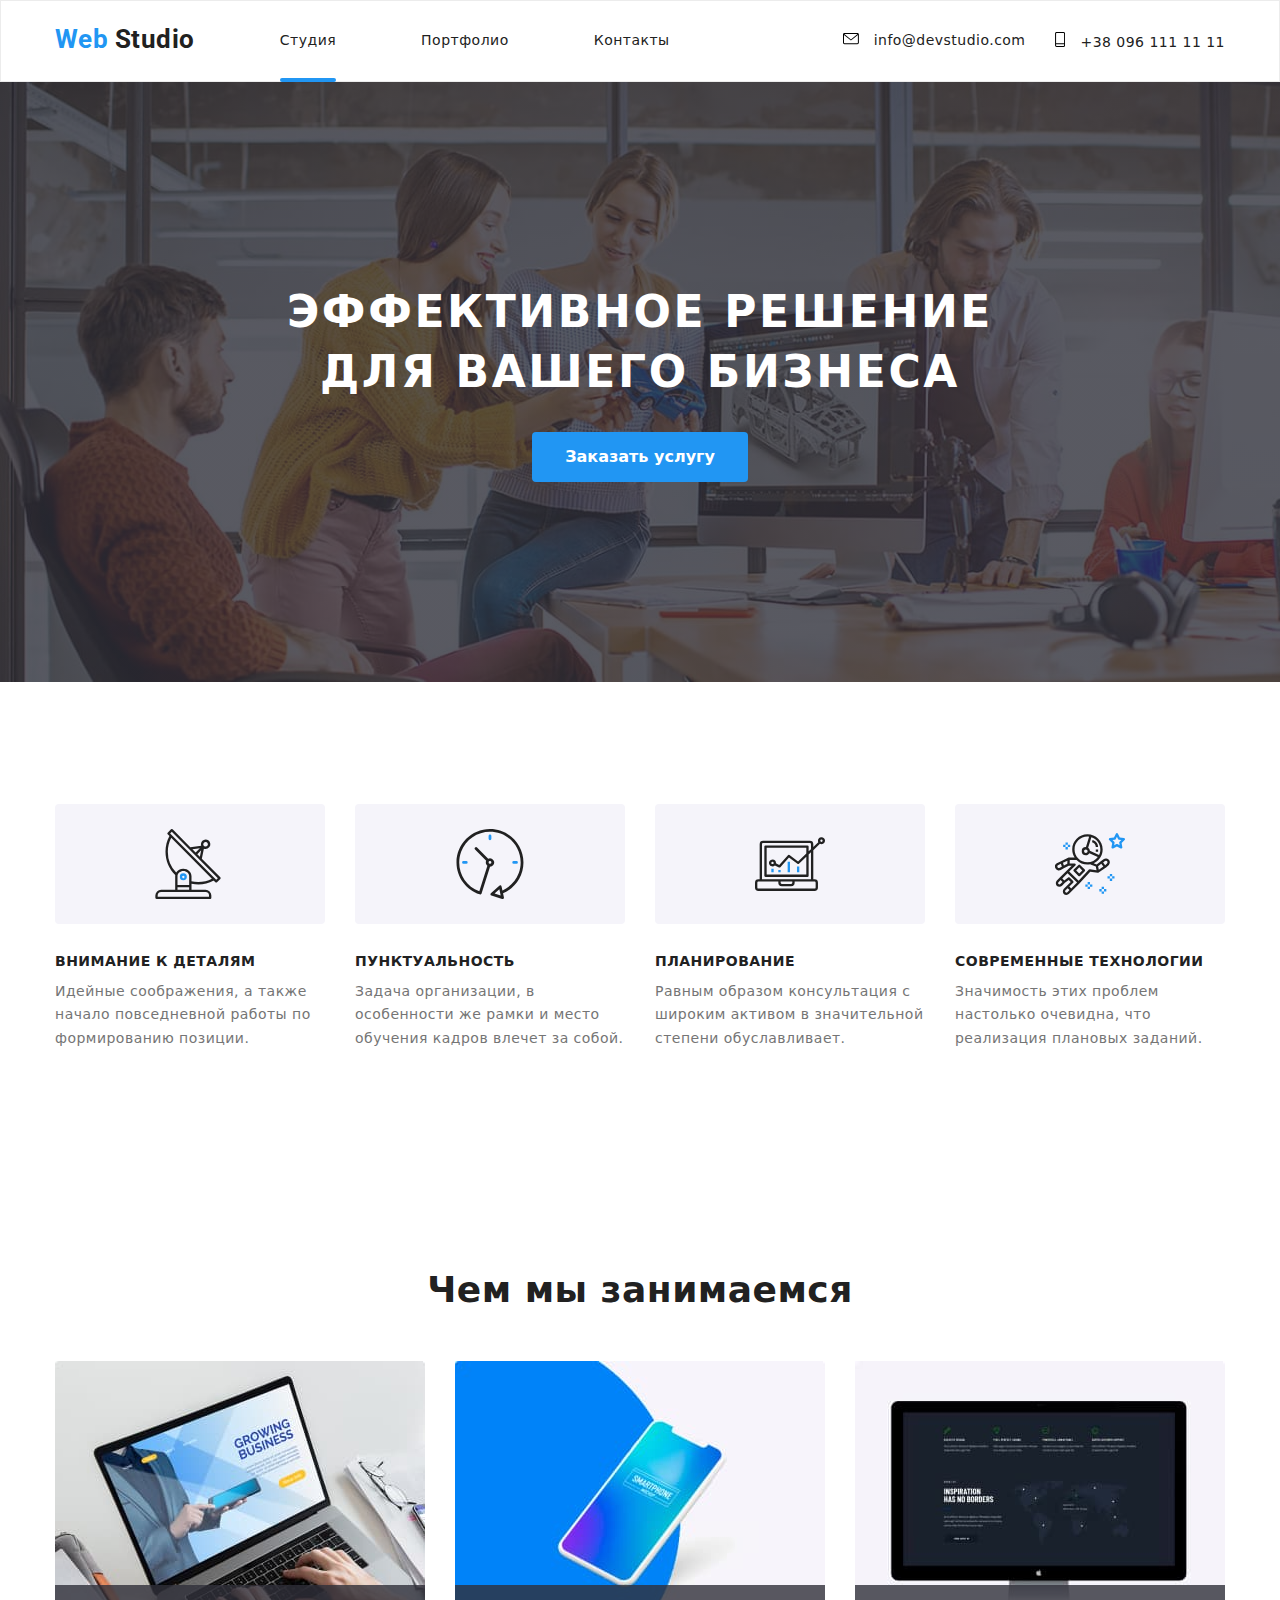
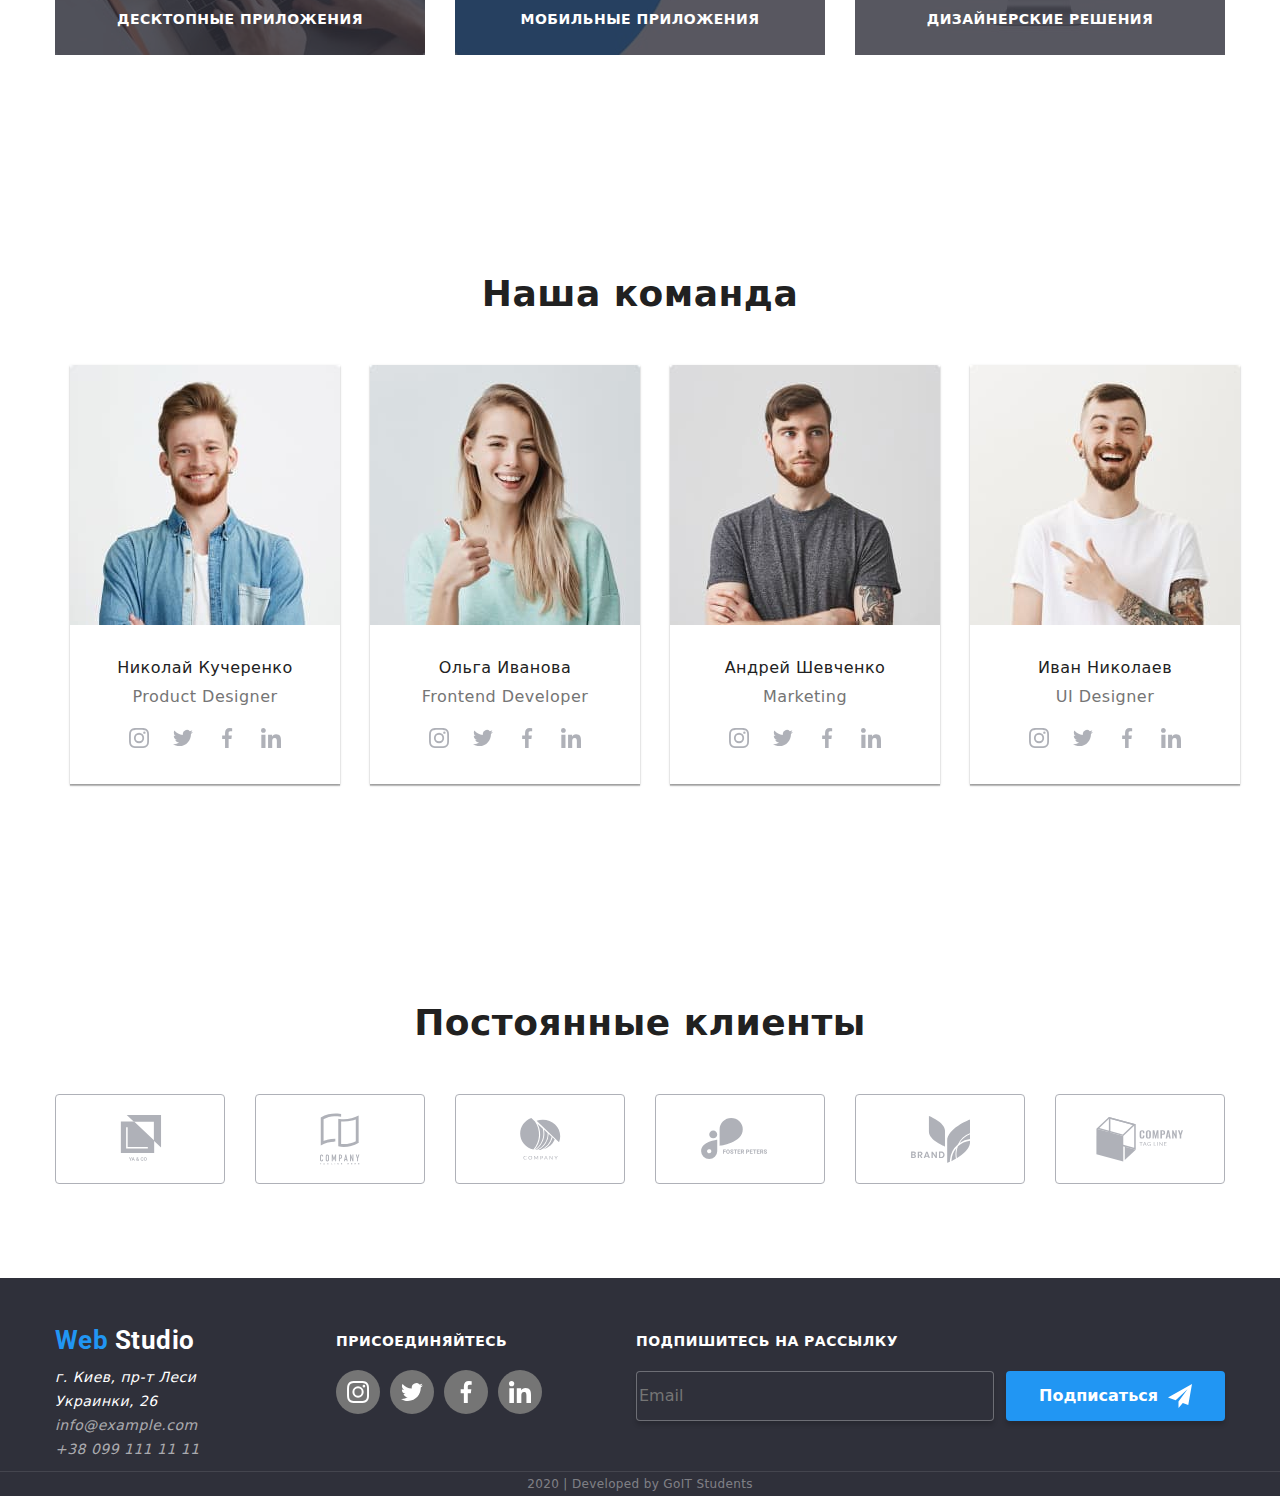
==== commit 5f962229: "Добавлен Js, mixin, placeholder." ====
--- a/index.html
+++ b/index.html
@@ -8,7 +8,7 @@
       href="https://fonts.googleapis.com/css2?family=Raleway:wght@400;700&family=Roboto:wght@400;500;700;900&display=swap"
       rel="stylesheet"
     />
-
+    <link rel="stylesheet" href="./Js/modal.js">
     <link rel="stylesheet" href="./css/style.css" />
     <link rel="stylesheet" href="./css/main.min.css" />
   </head>
@@ -543,39 +543,5 @@
         </button>
       </form>
     </div>
-    <script>
-      const refs = {
-        openModalBtn: document.querySelector("[data-open-modal]"),
-        closeModalBtn: document.querySelector("[data-close-modal]"),
-        backdrop: document.querySelector("[data-backdrop]"),
-      };
-
-      refs.openModalBtn.addEventListener("click", toggleModal);
-      refs.closeModalBtn.addEventListener("click", toggleModal);
-
-      refs.backdrop.addEventListener("click", logBackdropClick);
-
-      function toggleModal() {
-        refs.backdrop.classList.toggle("is-hidden");
-      }
-
-      function logBackdropClick() {
-        console.log("Это клик в бекдроп");
-      }
-
-      (() => {
-        document
-          .querySelector(".js-speaker-form")
-          .addEventListener("submit", (e) => {
-            e.preventDefault();
-
-            new FormData(e.currentTarget).forEach((value, name) =>
-              console.log(`${name}: ${value}`)
-            );
-
-            e.currentTarget.reset();
-          });
-      })();
-    </script>
   </body>
 </html>
--- a/css/main.min.css
+++ b/css/main.min.css
@@ -1,2 +1,2 @@
-html{-webkit-box-sizing:border-box;box-sizing:border-box}*,*::before,*::after{-webkit-box-sizing:inherit;box-sizing:inherit}body{margin:0;background-color:#fff;color:#212121;font-family:Roboto,sans-serif;letter-spacing:0.03em}.list{list-style:none;padding:0;margin:0}.link{display:block;margin-top:0;margin-bottom:0;text-decoration:none;padding-bottom:25px;padding-top:24px}.is-hidden{margin-top:0;margin-bottom:0;visibility:hidden}.section{padding-top:94px;padding-bottom:94px;border:2px}.container{display:-webkit-box;display:-ms-flexbox;display:flex;-webkit-box-align:center;-ms-flex-align:center;align-items:center;margin-left:auto;margin-right:auto;padding-left:15px;padding-right:15px;margin-top:0;margin-bottom:0;width:1200px}footer{margin-top:0;margin-bottom:0;margin-left:auto;margin-right:auto;background-color:#2f303a}.footer-container{display:-webkit-box;display:-ms-flexbox;display:flex;margin-left:auto;margin-right:auto;margin-top:0;margin-bottom:0;padding-left:15px;padding-right:15px;width:1200px}.container-portfolio{margin-left:auto;margin-right:auto;padding-left:15px;padding-right:15px;width:1200px}.portfolio::after,.studio::after{content:"";display:block;width:100%;height:4px;position:absolute;bottom:0;background-color:#2196f3;border-radius:2px}.card-container{display:-webkit-box;display:-ms-flexbox;display:flex;-ms-flex-wrap:wrap;flex-wrap:wrap;margin-left:auto;margin-right:auto;width:1200px;-webkit-box-pack:justify;-ms-flex-pack:justify;justify-content:space-between}/*! modern-normalize v0.6.0 | MIT License | https://github.com/sindresorhus/modern-normalize */*,*::before,*::after{-webkit-box-sizing:border-box;box-sizing:border-box}:root{-moz-tab-size:4;-o-tab-size:4;tab-size:4}html{line-height:1.15;-webkit-text-size-adjust:100%}body{margin:0}body{font-family:system-ui,-apple-system,"Segoe UI",Roboto,Helvetica,Arial,sans-serif,"Apple Color Emoji","Segoe UI Emoji"}hr{height:0}abbr[title]{-webkit-text-decoration:underline dotted;text-decoration:underline dotted}b,strong{font-weight:bolder}code,kbd,samp,pre{font-family:SFMono-Regular, Consolas, "Liberation Mono", Menlo, monospace;font-size:1em}small{font-size:80%}sub,sup{font-size:75%;line-height:0;position:relative;vertical-align:baseline}sub{bottom:-0.25em}sup{top:-0.5em}button,input,optgroup,select,textarea{font-family:inherit;font-size:100%;line-height:1.15;margin:0}button,select{text-transform:none}button,[type="button"],[type="reset"],[type="submit"]{-webkit-appearance:button}button::-moz-focus-inner,[type="button"]::-moz-focus-inner,[type="reset"]::-moz-focus-inner,[type="submit"]::-moz-focus-inner{border-style:none;padding:0}button:-moz-focusring,[type="button"]:-moz-focusring,[type="reset"]:-moz-focusring,[type="submit"]:-moz-focusring{outline:1px dotted ButtonText}fieldset{padding:0.35em 0.75em 0.625em}legend{padding:0}progress{vertical-align:baseline}[type="number"]::-webkit-inner-spin-button,[type="number"]::-webkit-outer-spin-button{height:auto}[type="search"]{-webkit-appearance:textfield;outline-offset:-2px}[type="search"]::-webkit-search-decoration{-webkit-appearance:none}::-webkit-file-upload-button{-webkit-appearance:button;font:inherit}summary{display:list-item}.page-header{border:1px solid #ececec}.header-container{display:-webkit-box;display:-ms-flexbox;display:flex;-webkit-box-align:center;-ms-flex-align:center;align-items:center}.navigation{display:-webkit-box;display:-ms-flexbox;display:flex;margin-left:85px;margin-top:0;margin-bottom:0;padding:0;font-weight:500;font-size:14px;line-height:1.14;letter-spacing:0.02em}.navigation-item{margin-right:50px}.navigation-item:last-child{margin-right:0}.link{display:block;text-decoration:none;padding-bottom:30px;padding-top:30px;color:#212121;position:relative;-webkit-transition:color 250ms cubic-bezier(0.4, 0, 0.2, 1);transition:color 250ms cubic-bezier(0.4, 0, 0.2, 1)}.link:hover{color:#2196f3;fill:#2196f3}.link:focus{color:#2196f3;fill:#2196f3}.contact{display:-webkit-box;display:-ms-flexbox;display:flex;margin-left:auto}.contact-navigation{display:-webkit-box;display:-ms-flexbox;display:flex;-webkit-box-pack:end;-ms-flex-pack:end;justify-content:flex-end;margin-top:0;margin-bottom:0;-webkit-box-align:center;-ms-flex-align:center;align-items:center;font-size:14px;line-height:1.14;color:#757575;fill:currentColor;-webkit-transition-property:color, fill;transition-property:color, fill;-webkit-transition-duration:250ms;transition-duration:250ms;-webkit-transition-timing-function:cubic-bezier(0.4, 0, 0.2, 1);transition-timing-function:cubic-bezier(0.4, 0, 0.2, 1)}.contact-navigation .link{display:block;text-decoration:none;padding-bottom:32px;padding-top:32px;color:#212121;position:relative;-webkit-transition:color 250ms cubic-bezier(0.4, 0, 0.2, 1);transition:color 250ms cubic-bezier(0.4, 0, 0.2, 1)}.contact-navigation .link:hover{color:#2196f3;fill:#2196f3}.contact-navigation .link:focus{color:#2196f3;fill:#2196f3}.contact-navigation .icon-mail{height:12px;margin-right:10px;background-size:contain}.contact-navigation .icon-telefon{width:10px;height:15px;margin-right:10px}.contact-navigation:last-child{margin-left:30px}.header-logo{display:inline-block;margin-top:0;margin-bottom:0;color:#2196f3;font-family:Roboto,sans-serif;font-weight:700;font-size:26px}.header-logo .accent{color:#212121}.footer-logo{display:block;margin-top:0;margin-bottom:0;color:#2196f3;font-family:Roboto,sans-serif;font-weight:700;font-size:26px}.footer-logo .accent{color:#fff}.hero-section{max-width:1600px;height:600px;margin-left:auto;margin-right:auto;background-color:#757575;background-image:-webkit-gradient(linear, left top, right top, from(rgba(47,48,58,0.8)), to(rgba(47,48,58,0.8))),url("../images/header_img.jpg");background-image:linear-gradient(to right, rgba(47,48,58,0.8), rgba(47,48,58,0.8)),url("../images/header_img.jpg")}.hero{text-align:center;height:600px}.title{margin-top:0;margin-bottom:0;padding-top:200px;padding-bottom:30px;color:#fff;font-weight:900;font-size:44px;line-height:1.37;text-align:center;letter-spacing:0.06em;text-transform:uppercase}.button{border-radius:4px;padding:10px 32px;min-width:200px;color:#fff;background-color:#2196f3;border:1px solid transparent;font-weight:700;font-size:16px;line-height:1.87;text-align:center;text-transform:none;-webkit-transition-property:color, background-color;transition-property:color, background-color;-webkit-transition-duration:250ms;transition-duration:250ms;-webkit-transition-timing-function:cubic-bezier(0.4, 0, 0.2, 1);transition-timing-function:cubic-bezier(0.4, 0, 0.2, 1)}.button:hover,.button:focus{background-color:#fff;color:#2196f3;border-color:#2196f3;outline:none}.backdrop{position:fixed;top:0;left:0;width:100%;height:100%;background-color:rgba(0,0,0,0.2)}.backdrop .is-hidden{opacity:0;pointer-events:none}.vector{display:-webkit-box;display:-ms-flexbox;display:flex;position:absolute;top:8px;right:8px;border:1px solid rgba(0,0,0,0.1);-webkit-box-sizing:border-box;box-sizing:border-box;background-size:contain;background-color:#fff;fill:#212121;border-radius:50%;width:30px;height:30px;-webkit-transition-property:fill, border;transition-property:fill, border;-webkit-transition-duration:250ms;transition-duration:250ms;-webkit-transition-timing-function:cubic-bezier(0.4, 0, 0.2, 1);transition-timing-function:cubic-bezier(0.4, 0, 0.2, 1)}.vector-icon{position:absolute;top:8px;-webkit-transform:translate(30%, -30%);transform:translate(30%, -30%);width:11px;border-radius:50%}.vector:hover,.vector:focus{fill:#2196f3;border-color:#2196f3;outline:none}.form{position:relative;top:50%;left:50%;padding:40px;width:528px;background-color:#fff;border-radius:4px;-webkit-box-shadow:0px 2px 1px rgba(0,0,0,0.2),0px 1px 1px rgba(0,0,0,0.14),0px 1px 3px rgba(0,0,0,0.12);box-shadow:0px 2px 1px rgba(0,0,0,0.2),0px 1px 1px rgba(0,0,0,0.14),0px 1px 3px rgba(0,0,0,0.12);text-align:center;-webkit-transform:translate(-50%, -50%);transform:translate(-50%, -50%);-webkit-transition:-webkit-transform 250ms cubic-bezier(0.4, 0, 0.2, 1);transition:-webkit-transform 250ms cubic-bezier(0.4, 0, 0.2, 1);transition:transform 250ms cubic-bezier(0.4, 0, 0.2, 1);transition:transform 250ms cubic-bezier(0.4, 0, 0.2, 1), -webkit-transform 250ms cubic-bezier(0.4, 0, 0.2, 1)}.form-title{padding-bottom:30px;font-weight:500;margin:0;font-size:20px;line-height:23px;text-align:center}.form-group{position:relative;display:block;margin-bottom:28px}.form-input{padding:12px 42px;font:inherit;width:100%;border:1px solid rgba(33,33,33,0.2);border-radius:4px;outline:none;-webkit-transition:border 250ms cubic-bezier(0.4, 0, 0.2, 1);transition:border 250ms cubic-bezier(0.4, 0, 0.2, 1)}.form-label{position:absolute;top:50%;left:42px;-webkit-transform:translateY(-50%);transform:translateY(-50%);-webkit-transition:-webkit-transform 250ms linear;transition:-webkit-transform 250ms linear;transition:transform 250ms linear;transition:transform 250ms linear, -webkit-transform 250ms linear}.form-policy{position:absolute;margin-left:23px;font-size:14px;line-height:24px;color:#757575}.icon{position:absolute;top:50%;left:19px;-webkit-transform:translateY(-50%);transform:translateY(-50%);width:15px}.form-group:focus-within>.icon{fill:#2196f3}.form-input:focus+.form-label,.form-input:not(:placeholder-shown)+.form-label{color:#2196f3;font-size:12px;line-height:14px;left:0px;-webkit-transform:translateY(-280%);transform:translateY(-280%);outline:none}.form-input:focus,textarea:focus{border-color:#2196f3}.checkbox-group{display:-webkit-box;display:-ms-flexbox;display:flex;-webkit-box-align:center;-ms-flex-align:center;align-items:center}.checkbox-group .checkbox{-webkit-appearance:none;-moz-appearance:none;appearance:none;position:absolute}.checkbox-group .checkbox:checked+.icon-mark{background-color:#2196f3;border-color:#2196f3;fill:#fff}.icon-mark{display:inline-block;position:absolute;border-radius:2px;border:2px solid #212121;width:16px;height:15px;fill:#fff;-webkit-transition-property:fill, border;transition-property:fill, border;-webkit-transition-duration:250ms;transition-duration:250ms;-webkit-transition-timing-function:cubic-bezier(0.4, 0, 0.2, 1);transition-timing-function:cubic-bezier(0.4, 0, 0.2, 1)}.form-link{color:#2196f3;-webkit-transition-property:color;transition-property:color;-webkit-transition-duration:250ms;transition-duration:250ms;-webkit-transition-timing-function:cubic-bezier(0.4, 0, 0.2, 1);transition-timing-function:cubic-bezier(0.4, 0, 0.2, 1)}.form-link:focus,.form-link:hover{color:#212121}textarea{display:-webkit-box;display:-ms-flexbox;display:flex;-webkit-box-orient:vertical;-webkit-box-direction:normal;-ms-flex-direction:column;flex-direction:column;resize:none;margin-bottom:20px;padding:12px 16px;width:448px;height:120px;border:1px solid rgba(33,33,33,0.2);-webkit-box-sizing:border-box;box-sizing:border-box;border-radius:4px;outline:none;-webkit-transition-property:border;transition-property:border;-webkit-transition-duration:250ms;transition-duration:250ms;-webkit-transition-timing-function:cubic-bezier(0.4, 0, 0.2, 1);transition-timing-function:cubic-bezier(0.4, 0, 0.2, 1)}.form-button{border-radius:4px;margin-top:30px;padding:10px 32px;min-width:200px;color:#fff;background-color:#2196f3;border:1px solid transparent;font-weight:700;font-size:16px;line-height:1.87;text-align:center;text-transform:none;-webkit-transition-property:color, background-color, border;transition-property:color, background-color, border;-webkit-transition-duration:250ms;transition-duration:250ms;-webkit-transition-timing-function:cubic-bezier(0.4, 0, 0.2, 1);transition-timing-function:cubic-bezier(0.4, 0, 0.2, 1);outline:none}.form-button:hover,.form-button:focus{background-color:#fff;color:#2196f3;border-color:#2196f3}.section-container{display:-webkit-box;display:-ms-flexbox;display:flex;-ms-flex-wrap:wrap;flex-wrap:wrap;margin-top:0;margin-bottom:0;margin-left:auto;margin-right:auto;padding-left:15px;padding-right:15px;width:1200px;-webkit-box-pack:center;-ms-flex-pack:center;justify-content:center}.features-container{display:-webkit-box;display:-ms-flexbox;display:flex;margin-left:auto;margin-right:auto;margin-bottom:0}.features-card{margin-left:30px}.features-card:first-child{margin-left:0px}.features-card .icon-antena,.features-card .icon-clock,.features-card .icon-diagram,.features-card .icon-astronaut{display:block;width:270px;height:120px;background:#f5f4fa;padding:25px 100px;border-radius:4px}.features-title{margin-bottom:10px;margin-top:30px;color:#212121;font-weight:700;font-size:14px;line-height:1.14;text-transform:uppercase}.features-text{margin-top:0;margin-bottom:0;font-weight:400;font-size:14px;line-height:1.7;color:#757575}.divace{display:-webkit-box;display:-ms-flexbox;display:flex}.divace-title{font-style:700;font-size:36px;line-height:1.17;margin-bottom:50px}.divace-card{display:block;margin-left:30px;position:relative}.divace-card:first-child{margin-left:0px}.divace-card .desctop-img,.divace-card .mobile-img,.divace-card .monitor-img{display:block}.divace-subtitle{position:absolute;left:0;bottom:0;width:370px;height:70px;background-color:rgba(47,48,58,0.8);color:#fff;margin-top:0;margin-bottom:0;font-weight:700;font-size:14px;line-height:1.14;text-align:center;text-transform:uppercase;padding:27px;background-position:bottom}.team-container{display:-webkit-box;display:-ms-flexbox;display:flex;-ms-flex-wrap:wrap;flex-wrap:wrap;margin-top:0;margin-bottom:0;margin-left:auto;margin-right:auto;padding-left:15px;padding-right:15px;width:1200px;-webkit-box-pack:center;-ms-flex-pack:center;justify-content:center}.team-container .team-title{font-style:700;font-size:36px;line-height:1.17;margin-bottom:50px}.team{display:-webkit-box;display:-ms-flexbox;display:flex}.team-card{-ms-flex-wrap:wrap;flex-wrap:wrap;margin-left:30px;background:#fff;-webkit-box-shadow:0px 2px 1px rgba(0,0,0,0.2),0px 1px 1px rgba(0,0,0,0.14),0px 1px 3px rgba(0,0,0,0.12);box-shadow:0px 2px 1px rgba(0,0,0,0.2),0px 1px 1px rgba(0,0,0,0.14),0px 1px 3px rgba(0,0,0,0.12)}.team:first-child{margin-left:0}.team-subtitle{margin-left:auto;margin-right:auto;margin-top:30px;margin-bottom:10px;text-align:center;color:#212121;font-weight:500;font-size:16px}.team-text{margin-left:auto;margin-right:auto;margin-top:0;margin-bottom:10px;text-align:center;color:#757575;font-size:16px}.team-icon{display:-webkit-box;display:-ms-flexbox;display:flex;-webkit-box-pack:center;-ms-flex-pack:center;justify-content:center;padding-bottom:24px}.team-icon-instagram,.team-icon-twitter,.team-icon-facebook,.team-icon-linkedin{width:20px;background-size:contain}.icon-link{display:-webkit-box;display:-ms-flexbox;display:flex}.icon-link:first-child{margin-left:0}.team-link{display:-webkit-box;display:-ms-flexbox;display:flex;margin-top:0;margin-bottom:0;text-decoration:none;padding:0;border-radius:50%;width:44px;height:44px;-webkit-box-pack:center;-ms-flex-pack:center;justify-content:center;fill:#afb1b8;-webkit-transition-property:fill, background-color;transition-property:fill, background-color;-webkit-transition-duration:250ms;transition-duration:250ms;-webkit-transition-timing-function:cubic-bezier(0.4, 0, 0.2, 1);transition-timing-function:cubic-bezier(0.4, 0, 0.2, 1)}.team-link:focus,.team-link:hover{background-color:#2196f3;fill:#fff}.customer-container{margin-top:0;margin-bottom:0;margin-left:auto;margin-right:auto;padding-left:15px;padding-right:15px;width:1200px}.customer-title{font-style:700;font-size:36px;line-height:1.17;margin-bottom:50px;text-align:center}.customer{display:-webkit-box;display:-ms-flexbox;display:flex}.customer-logo{margin-left:30px;width:170px;height:90px;border:1px solid #afb1b8;border-radius:4px;fill:#afb1b8;-webkit-transition-property:fill, border;transition-property:fill, border;-webkit-transition-duration:250ms;transition-duration:250ms;-webkit-transition-timing-function:cubic-bezier(0.4, 0, 0.2, 1);transition-timing-function:cubic-bezier(0.4, 0, 0.2, 1)}.customer-logo:hover,.customer-logo:focus{border:1px solid #2196f3;fill:#2196f3}.customer-logo:first-child{margin-left:0}.customer-link{display:-webkit-box;display:-ms-flexbox;display:flex;-webkit-box-align:center;-ms-flex-align:center;align-items:center;width:100%;height:100%;align-items:center;-webkit-box-pack:center;-ms-flex-pack:center;justify-content:center;fill:inherit}.icon-logo_1{width:44px;height:49px}.icon-logo_2{width:40px;height:52px}.icon-logo_3{width:41px;height:42px}.icon-logo_4{width:79px;height:42px}.icon-logo_5{width:59px;height:47px}.icon-logo_6{width:88px;height:45px}.address{display:inline-block;margin-top:0;margin-bottom:0;-webkit-box-align:center;-ms-flex-align:center;align-items:center}.address .link{display:block;margin-top:0;margin-bottom:0;text-decoration:none;padding-bottom:10px;padding-top:48px}.footer-text{display:-webkit-box;display:-ms-flexbox;display:flex;margin-top:0;margin-bottom:0;margin-left:auto;margin-right:auto;color:#fff;font-weight:700;font-size:14px;line-height:1.14;text-transform:uppercase}.address{display:inline-block;margin-top:0;margin-bottom:0;-webkit-box-align:center;-ms-flex-align:center;align-items:center}.address-title{margin-top:0;margin-bottom:0;margin-left:auto;margin-right:auto;color:#fff;font-weight:400;font-size:14px;line-height:1.71}.address-link{display:-webkit-box;display:-ms-flexbox;display:flex;display:block;text-decoration:none;margin-top:0;margin-bottom:0;color:rgba(255,255,255,0.6)}.connect{display:inline;margin-right:94px;margin-left:69px;margin-top:0;margin-bottom:0;padding-top:56px}.connect-text{display:-webkit-box;display:-ms-flexbox;display:flex;margin-top:0;margin-bottom:0;margin-left:auto;margin-right:auto;color:#fff;font-weight:700;font-size:14px;line-height:1.14;text-transform:uppercase}.connect>h2{margin-top:0}.social{display:-webkit-box;display:-ms-flexbox;display:flex;margin-right:0;margin-top:0;margin-bottom:0}.socials{display:-webkit-box;display:-ms-flexbox;display:flex;margin-right:10px;margin-top:0;margin-bottom:0;text-align:center}.socials:last-child{margin-right:0}.socials-link{display:inline-block;margin-top:0;margin-bottom:0;text-decoration:none;padding:0;background-color:#757575;border-radius:50%;width:44px;height:44px;-webkit-transition-property:background-color;transition-property:background-color;-webkit-transition-duration:250ms;transition-duration:250ms;-webkit-transition-timing-function:cubic-bezier(0.4, 0, 0.2, 1);transition-timing-function:cubic-bezier(0.4, 0, 0.2, 1)}.socials-link:focus,.socials-link:hover{background-color:#2196f3}.icon-instagram,.icon-twitter,.icon-facebook,.icon-linkedin{width:22px;background-size:contain;fill:#fff}.flex-bottom{display:inline;margin-top:0;margin-bottom:0;padding-top:56px;padding-bottom:50px}.flex-bottom>h2{margin-top:0;margin-bottom:0}.mail-icon{display:-webkit-inline-box;display:-ms-inline-flexbox;display:inline-flex;margin-right:auto;margin-top:21px;margin-bottom:0;-webkit-box-pack:center;-ms-flex-pack:center;justify-content:center}.form-btn{display:-webkit-inline-box;display:-ms-inline-flexbox;display:inline-flex}.form-btn .mail-btn{margin-right:12px;margin-top:0;margin-bottom:0;width:358px;height:50px;background-color:#2F303A;border:1px solid rgba(255,255,255,0.3);-webkit-box-shadow:0px 4px 4px rgba(0,0,0,0.15);box-shadow:0px 4px 4px rgba(0,0,0,0.15);border-radius:4px}.form-btn .mail-btn:focus{outline:none;border:1px solid #2196f3}.form-btn .btn-footer{display:-webkit-inline-box;display:-ms-inline-flexbox;display:inline-flex;-webkit-box-align:center;-ms-flex-align:center;align-items:center;-webkit-box-pack:center;-ms-flex-pack:center;justify-content:center;padding:10px 29px;background-color:#2196f3;color:#fff;fill:#fff;border-radius:4px;min-width:200px;font-weight:700;font-size:16px;border:1px solid transparent;-webkit-box-shadow:0px 4px 4px rgba(0,0,0,0.15);box-shadow:0px 4px 4px rgba(0,0,0,0.15);-webkit-transition-property:background-color;transition-property:background-color;-webkit-transition-duration:250ms;transition-duration:250ms;-webkit-transition-timing-function:cubic-bezier(0.4, 0, 0.2, 1);transition-timing-function:cubic-bezier(0.4, 0, 0.2, 1)}.form-btn .btn-footer:hover,.form-btn .btn-footer:focus{background-color:#fff;color:#2196f3;fill:#2196f3;-webkit-box-shadow:0px 4px 4px rgba(0,0,0,0.15);box-shadow:0px 4px 4px rgba(0,0,0,0.15);outline:none}.form-btn .btn-footer .icon-send{width:24px;margin-left:10px;background-size:contain}.autor{margin-top:0;margin-bottom:0;color:rgba(255,255,255,0.4);font-size:12px;line-height:2;text-align:center;letter-spacing:0.03em;border-top:1px solid rgba(255,255,255,0.1)}
+html{-webkit-box-sizing:border-box;box-sizing:border-box}*,*::before,*::after{-webkit-box-sizing:inherit;box-sizing:inherit}body{margin:0;background-color:#fff;color:#212121;font-family:Roboto,sans-serif;letter-spacing:0.03em}.list{list-style:none;padding:0;margin:0}.is-hidden{margin-top:0;margin-bottom:0;visibility:hidden}.section{padding-top:94px;padding-bottom:94px;border:2px}.container{display:-webkit-box;display:-ms-flexbox;display:flex;-webkit-box-align:center;-ms-flex-align:center;align-items:center;margin-left:auto;margin-right:auto;margin-top:0;margin-bottom:0;padding-left:15px;padding-right:15px;width:1200px}.header-container{display:-webkit-box;display:-ms-flexbox;display:flex}.section-container{display:-webkit-box;display:-ms-flexbox;display:flex;-ms-flex-wrap:wrap;flex-wrap:wrap;margin-top:0;margin-bottom:0;margin-left:auto;margin-right:auto;padding-left:15px;padding-right:15px;width:1200px;-webkit-box-pack:center;-ms-flex-pack:center;justify-content:center}.features-container{display:-webkit-box;display:-ms-flexbox;display:flex}.customer-container{margin-top:0;margin-bottom:0;margin-left:auto;margin-right:auto;padding-left:15px;padding-right:15px;width:1200px;text-align:center}.team-container{display:-webkit-box;display:-ms-flexbox;display:flex;-ms-flex-wrap:wrap;flex-wrap:wrap;margin-top:0;margin-bottom:0;margin-left:auto;margin-right:auto;padding-left:15px;padding-right:15px;width:1200px;-webkit-box-pack:center;-ms-flex-pack:center;justify-content:center}footer{margin-top:0;margin-bottom:0;margin-left:auto;margin-right:auto;background-color:#2f303a}.footer-container{display:-webkit-box;display:-ms-flexbox;display:flex;margin-left:auto;margin-right:auto;margin-top:0;margin-bottom:0;padding-left:15px;padding-right:15px;width:1200px}.container-portfolio{margin-left:auto;margin-right:auto;padding-left:15px;padding-right:15px;width:1200px}.card-container{display:-webkit-box;display:-ms-flexbox;display:flex;-ms-flex-wrap:wrap;flex-wrap:wrap;margin-left:auto;margin-right:auto;width:1200px;-webkit-box-pack:justify;-ms-flex-pack:justify;justify-content:space-between}.portfolio::after,.studio::after{content:"";display:block;width:100%;height:4px;position:absolute;bottom:-1px;background-color:#2196f3;border-radius:2px}.link,.contact-navigation .link{display:block;margin-top:0;margin-bottom:0;text-decoration:none}.navigation,.contact-navigation{display:-webkit-box;display:-ms-flexbox;display:flex;-webkit-box-align:center;-ms-flex-align:center;align-items:center;font-size:14px;line-height:1.14;color:#757575}.header-logo,.footer-logo{font-family:Roboto,sans-serif;font-weight:700;font-size:26px}.title{font-weight:900;font-size:44px;line-height:1.37;letter-spacing:0.06em;text-transform:uppercase}.divace-title,.team-title,.customer-title{font-style:700;font-size:36px;line-height:1.17;margin-bottom:50px}.button,.form-btn .btn-footer{border-radius:4px;padding:10px 32px;min-width:200px;color:#fff;background-color:#2196f3;border:1px solid transparent;font-weight:700}/*! modern-normalize v0.6.0 | MIT License | https://github.com/sindresorhus/modern-normalize */*,*::before,*::after{-webkit-box-sizing:border-box;box-sizing:border-box}:root{-moz-tab-size:4;-o-tab-size:4;tab-size:4}html{line-height:1.15;-webkit-text-size-adjust:100%}body{margin:0}body{font-family:system-ui,-apple-system,"Segoe UI",Roboto,Helvetica,Arial,sans-serif,"Apple Color Emoji","Segoe UI Emoji"}hr{height:0}abbr[title]{-webkit-text-decoration:underline dotted;text-decoration:underline dotted}b,strong{font-weight:bolder}code,kbd,samp,pre{font-family:SFMono-Regular, Consolas, "Liberation Mono", Menlo, monospace;font-size:1em}small{font-size:80%}sub,sup{font-size:75%;line-height:0;position:relative;vertical-align:baseline}sub{bottom:-0.25em}sup{top:-0.5em}button,input,optgroup,select,textarea{font-family:inherit;font-size:100%;line-height:1.15;margin:0}button,select{text-transform:none}button,[type="button"],[type="reset"],[type="submit"]{-webkit-appearance:button}button::-moz-focus-inner,[type="button"]::-moz-focus-inner,[type="reset"]::-moz-focus-inner,[type="submit"]::-moz-focus-inner{border-style:none;padding:0}button:-moz-focusring,[type="button"]:-moz-focusring,[type="reset"]:-moz-focusring,[type="submit"]:-moz-focusring{outline:1px dotted ButtonText}fieldset{padding:0.35em 0.75em 0.625em}legend{padding:0}progress{vertical-align:baseline}[type="number"]::-webkit-inner-spin-button,[type="number"]::-webkit-outer-spin-button{height:auto}[type="search"]{-webkit-appearance:textfield;outline-offset:-2px}[type="search"]::-webkit-search-decoration{-webkit-appearance:none}::-webkit-file-upload-button{-webkit-appearance:button;font:inherit}summary{display:list-item}.page-header{border:1px solid #ececec}.navigation-item{position:relative;margin-left:85px;padding-top:32px;padding-bottom:32px}.link{color:#212121;-webkit-transition:color 250ms cubic-bezier(0.4, 0, 0.2, 1);transition:color 250ms cubic-bezier(0.4, 0, 0.2, 1)}.link:hover,.link:focus{color:#2196f3;fill:#2196f3}.contact{display:-webkit-box;display:-ms-flexbox;display:flex;margin-left:auto}.contact-navigation .link{color:#212121;-webkit-transition:color 250ms cubic-bezier(0.4, 0, 0.2, 1);transition:color 250ms cubic-bezier(0.4, 0, 0.2, 1)}.contact-navigation .link:hover,.contact-navigation .link:focus{color:#2196f3;fill:#2196f3}.contact-navigation .icon-mail{height:12px;margin-right:10px;background-size:contain}.contact-navigation .icon-telefon{width:10px;height:15px;margin-right:10px}.contact-navigation:last-child{margin-left:30px}.header-logo{color:#2196f3;padding-top:24px;padding-bottom:25px}.header-logo .accent{color:#212121}.footer-logo{color:#2196f3;display:-webkit-inline-box;display:-ms-inline-flexbox;display:inline-flex}.footer-logo .accent{color:#fff}.hero-section{max-width:1600px;height:600px;margin-left:auto;margin-right:auto;background-color:#757575;background-image:-webkit-gradient(linear, left top, right top, from(rgba(47,48,58,0.8)), to(rgba(47,48,58,0.8))),url("../images/header_img.jpg");background-image:linear-gradient(to right, rgba(47,48,58,0.8), rgba(47,48,58,0.8)),url("../images/header_img.jpg")}.hero{text-align:center;height:600px}.title{margin-top:0;margin-bottom:0;padding-top:200px;padding-bottom:30px;color:#fff}.button{height:50px;-webkit-transition-property:color, background-color;transition-property:color, background-color;-webkit-transition-duration:250ms;transition-duration:250ms;-webkit-transition-timing-function:cubic-bezier(0.4, 0, 0.2, 1);transition-timing-function:cubic-bezier(0.4, 0, 0.2, 1)}.button:hover,.button:focus{background-color:#fff;color:#2196f3;border-color:#2196f3;outline:none}.backdrop{position:fixed;top:0;left:0;width:100%;height:100%;background-color:rgba(0,0,0,0.2)}.backdrop .is-hidden{opacity:0;pointer-events:none}.vector{display:-webkit-box;display:-ms-flexbox;display:flex;position:absolute;top:8px;right:8px;border:1px solid rgba(0,0,0,0.1);-webkit-box-sizing:border-box;box-sizing:border-box;background-size:contain;background-color:#fff;fill:#212121;border-radius:50%;width:30px;height:30px;-webkit-transition-property:fill, border;transition-property:fill, border;-webkit-transition-duration:250ms;transition-duration:250ms;-webkit-transition-timing-function:cubic-bezier(0.4, 0, 0.2, 1);transition-timing-function:cubic-bezier(0.4, 0, 0.2, 1)}.vector-icon{position:absolute;top:8px;-webkit-transform:translate(30%, -30%);transform:translate(30%, -30%);width:11px;border-radius:50%}.vector:hover,.vector:focus{fill:#2196f3;border-color:#2196f3;outline:none}.form{position:relative;top:50%;left:50%;padding:40px;width:528px;background-color:#fff;border-radius:4px;-webkit-box-shadow:0px 2px 1px rgba(0,0,0,0.2),0px 1px 1px rgba(0,0,0,0.14),0px 1px 3px rgba(0,0,0,0.12);box-shadow:0px 2px 1px rgba(0,0,0,0.2),0px 1px 1px rgba(0,0,0,0.14),0px 1px 3px rgba(0,0,0,0.12);text-align:center;-webkit-transform:translate(-50%, -50%);transform:translate(-50%, -50%);-webkit-transition:-webkit-transform 250ms cubic-bezier(0.4, 0, 0.2, 1);transition:-webkit-transform 250ms cubic-bezier(0.4, 0, 0.2, 1);transition:transform 250ms cubic-bezier(0.4, 0, 0.2, 1);transition:transform 250ms cubic-bezier(0.4, 0, 0.2, 1), -webkit-transform 250ms cubic-bezier(0.4, 0, 0.2, 1)}.form-title{padding-bottom:30px;font-weight:500;margin:0;font-size:20px;line-height:23px;text-align:center}.form-group{position:relative;display:block;margin-bottom:28px}.form-input{padding:12px 42px;font:inherit;width:100%;border:1px solid rgba(33,33,33,0.2);border-radius:4px;outline:none;-webkit-transition:border 250ms cubic-bezier(0.4, 0, 0.2, 1);transition:border 250ms cubic-bezier(0.4, 0, 0.2, 1)}.form-label{position:absolute;top:50%;left:42px;-webkit-transform:translateY(-50%);transform:translateY(-50%);-webkit-transition:-webkit-transform 250ms linear;transition:-webkit-transform 250ms linear;transition:transform 250ms linear;transition:transform 250ms linear, -webkit-transform 250ms linear}.form-policy{position:absolute;margin-left:23px;font-size:14px;line-height:24px;color:#757575}.icon{position:absolute;top:50%;left:19px;-webkit-transform:translateY(-50%);transform:translateY(-50%);width:15px}.form-group:focus-within>.icon{fill:#2196f3}.form-input:focus+.form-label,.form-input:not(:placeholder-shown)+.form-label{color:#2196f3;font-size:12px;line-height:14px;left:0px;-webkit-transform:translateY(-280%);transform:translateY(-280%);outline:none}.form-input:focus,textarea:focus{border-color:#2196f3}.checkbox-group{display:-webkit-box;display:-ms-flexbox;display:flex;-webkit-box-align:center;-ms-flex-align:center;align-items:center}.checkbox-group .checkbox{-webkit-appearance:none;-moz-appearance:none;appearance:none;position:absolute}.checkbox-group .checkbox:checked+.icon-mark{background-color:#2196f3;border-color:#2196f3;fill:#fff}.icon-mark{display:inline-block;position:absolute;border-radius:2px;border:2px solid #212121;width:16px;height:15px;fill:#fff;-webkit-transition-property:fill, border;transition-property:fill, border;-webkit-transition-duration:250ms;transition-duration:250ms;-webkit-transition-timing-function:cubic-bezier(0.4, 0, 0.2, 1);transition-timing-function:cubic-bezier(0.4, 0, 0.2, 1)}.form-link{color:#2196f3;-webkit-transition-property:color;transition-property:color;-webkit-transition-duration:250ms;transition-duration:250ms;-webkit-transition-timing-function:cubic-bezier(0.4, 0, 0.2, 1);transition-timing-function:cubic-bezier(0.4, 0, 0.2, 1)}.form-link:focus,.form-link:hover{color:#212121}textarea{display:-webkit-box;display:-ms-flexbox;display:flex;-webkit-box-orient:vertical;-webkit-box-direction:normal;-ms-flex-direction:column;flex-direction:column;resize:none;margin-bottom:20px;padding:12px 16px;width:448px;height:120px;border:1px solid rgba(33,33,33,0.2);-webkit-box-sizing:border-box;box-sizing:border-box;border-radius:4px;outline:none;-webkit-transition-property:border;transition-property:border;-webkit-transition-duration:250ms;transition-duration:250ms;-webkit-transition-timing-function:cubic-bezier(0.4, 0, 0.2, 1);transition-timing-function:cubic-bezier(0.4, 0, 0.2, 1)}.form-button{border-radius:4px;margin-top:30px;padding:10px 32px;min-width:200px;color:#fff;background-color:#2196f3;border:1px solid transparent;font-weight:700;font-size:16px;line-height:1.87;text-align:center;text-transform:none;-webkit-transition-property:color, background-color, border;transition-property:color, background-color, border;-webkit-transition-duration:250ms;transition-duration:250ms;-webkit-transition-timing-function:cubic-bezier(0.4, 0, 0.2, 1);transition-timing-function:cubic-bezier(0.4, 0, 0.2, 1);outline:none}.form-button:hover,.form-button:focus{background-color:#fff;color:#2196f3;border-color:#2196f3}.features-card{margin-left:30px}.features-card:first-child{margin-left:0px}.features-card .features-title{margin-bottom:10px;margin-top:30px;color:#212121;font-weight:700;font-size:14px;line-height:1.14;text-transform:uppercase}.features-card .features-text{margin-top:0;margin-bottom:0;font-weight:400;font-size:14px;line-height:1.7;color:#757575}.features-card .icon-antena,.features-card .icon-clock,.features-card .icon-diagram,.features-card .icon-astronaut{display:block;width:270px;height:120px;background:#f5f4fa;padding:25px 100px;border-radius:4px}.divace{display:-webkit-box;display:-ms-flexbox;display:flex}.divace-card{display:block;margin-left:30px;position:relative}.divace-card:first-child{margin-left:0px}.divace-card .desctop-img,.divace-card .mobile-img,.divace-card .monitor-img{display:block}.divace-subtitle{position:absolute;left:0;bottom:0;width:370px;height:70px;background-color:rgba(47,48,58,0.8);color:#fff;margin-top:0;margin-bottom:0;font-weight:700;font-size:14px;line-height:1.14;text-align:center;text-transform:uppercase;padding:27px;background-position:bottom}.team{display:-webkit-box;display:-ms-flexbox;display:flex}.team-card{-ms-flex-wrap:wrap;flex-wrap:wrap;margin-left:30px;background:#fff;-webkit-box-shadow:0px 2px 1px rgba(0,0,0,0.2),0px 1px 1px rgba(0,0,0,0.14),0px 1px 3px rgba(0,0,0,0.12);box-shadow:0px 2px 1px rgba(0,0,0,0.2),0px 1px 1px rgba(0,0,0,0.14),0px 1px 3px rgba(0,0,0,0.12)}.team:first-child{margin-left:0}.team-subtitle{margin-left:auto;margin-right:auto;margin-top:30px;margin-bottom:10px;text-align:center;color:#212121;font-weight:500;font-size:16px}.team-text{margin-left:auto;margin-right:auto;margin-top:0;margin-bottom:10px;text-align:center;color:#757575;font-size:16px}.team-icon{display:-webkit-box;display:-ms-flexbox;display:flex;-webkit-box-pack:center;-ms-flex-pack:center;justify-content:center;padding-bottom:24px}.team-icon-instagram,.team-icon-twitter,.team-icon-facebook,.team-icon-linkedin{width:20px;background-size:contain}.icon-link{display:-webkit-box;display:-ms-flexbox;display:flex}.icon-link:first-child{margin-left:0}.team-link{display:-webkit-box;display:-ms-flexbox;display:flex;margin-top:0;margin-bottom:0;text-decoration:none;padding:0;border-radius:50%;width:44px;height:44px;-webkit-box-pack:center;-ms-flex-pack:center;justify-content:center;fill:#afb1b8;-webkit-transition-property:fill, background-color;transition-property:fill, background-color;-webkit-transition-duration:250ms;transition-duration:250ms;-webkit-transition-timing-function:cubic-bezier(0.4, 0, 0.2, 1);transition-timing-function:cubic-bezier(0.4, 0, 0.2, 1)}.team-link:focus,.team-link:hover{background-color:#2196f3;fill:#fff}.customer{display:-webkit-box;display:-ms-flexbox;display:flex}.customer-logo{margin-left:30px;width:170px;height:90px;border:1px solid #afb1b8;border-radius:4px;fill:#afb1b8;-webkit-transition-property:fill, border;transition-property:fill, border;-webkit-transition-duration:250ms;transition-duration:250ms;-webkit-transition-timing-function:cubic-bezier(0.4, 0, 0.2, 1);transition-timing-function:cubic-bezier(0.4, 0, 0.2, 1)}.customer-logo:hover,.customer-logo:focus{border:1px solid #2196f3;fill:#2196f3}.customer-logo:first-child{margin-left:0}.customer-link{display:-webkit-box;display:-ms-flexbox;display:flex;-webkit-box-align:center;-ms-flex-align:center;align-items:center;width:100%;height:100%;align-items:center;-webkit-box-pack:center;-ms-flex-pack:center;justify-content:center;fill:inherit}.icon-logo_1{width:44px;height:49px}.icon-logo_2{width:40px;height:52px}.icon-logo_3{width:41px;height:42px}.icon-logo_4{width:79px;height:42px}.icon-logo_5{width:59px;height:47px}.icon-logo_6{width:88px;height:45px}.address{display:inline-block;margin-top:0;margin-bottom:0;-webkit-box-align:center;-ms-flex-align:center;align-items:center}.address .link{display:block;margin-top:0;margin-bottom:0;text-decoration:none;padding-bottom:10px;padding-top:48px}.footer-text{display:-webkit-box;display:-ms-flexbox;display:flex;margin-top:0;margin-bottom:0;margin-left:auto;margin-right:auto;color:#fff;font-weight:700;font-size:14px;line-height:1.14;text-transform:uppercase}.address{display:inline-block;margin-top:0;margin-bottom:0;-webkit-box-align:center;-ms-flex-align:center;align-items:center}.address-title{margin-top:0;margin-bottom:0;margin-left:auto;margin-right:auto;color:#fff;font-weight:400;font-size:14px;line-height:1.71}.address-link{display:-webkit-box;display:-ms-flexbox;display:flex;display:block;text-decoration:none;margin-top:0;margin-bottom:0;color:rgba(255,255,255,0.6)}.connect{display:inline;margin-right:94px;margin-left:69px;margin-top:0;margin-bottom:0;padding-top:56px}.connect-text{display:-webkit-box;display:-ms-flexbox;display:flex;margin-top:0;margin-bottom:0;margin-left:auto;margin-right:auto;color:#fff;font-weight:700;font-size:14px;line-height:1.14;text-transform:uppercase}.connect>h2{margin-top:0}.social{display:-webkit-box;display:-ms-flexbox;display:flex;margin-right:0;margin-top:0;margin-bottom:0}.socials{display:-webkit-box;display:-ms-flexbox;display:flex;margin-right:10px;margin-top:0;margin-bottom:0;text-align:center}.socials:last-child{margin-right:0}.socials-link{display:inline-block;margin-top:0;margin-bottom:0;text-decoration:none;padding:0;background-color:#757575;border-radius:50%;width:44px;height:44px;-webkit-transition-property:background-color;transition-property:background-color;-webkit-transition-duration:250ms;transition-duration:250ms;-webkit-transition-timing-function:cubic-bezier(0.4, 0, 0.2, 1);transition-timing-function:cubic-bezier(0.4, 0, 0.2, 1)}.socials-link:focus,.socials-link:hover{background-color:#2196f3}.icon-instagram,.icon-twitter,.icon-facebook,.icon-linkedin{width:22px;background-size:contain;fill:#fff}.flex-bottom{display:inline;margin-top:0;margin-bottom:0;padding-top:56px;padding-bottom:50px}.flex-bottom>h2{margin-top:0;margin-bottom:0}.mail-icon{display:-webkit-inline-box;display:-ms-inline-flexbox;display:inline-flex;margin-right:auto;margin-top:21px;margin-bottom:0;-webkit-box-pack:center;-ms-flex-pack:center;justify-content:center}.form-btn{display:-webkit-inline-box;display:-ms-inline-flexbox;display:inline-flex}.form-btn .mail-btn{margin-right:12px;margin-top:0;margin-bottom:0;width:358px;height:50px;background-color:#2F303A;border:1px solid rgba(255,255,255,0.3);-webkit-box-shadow:0px 4px 4px rgba(0,0,0,0.15);box-shadow:0px 4px 4px rgba(0,0,0,0.15);border-radius:4px}.form-btn .mail-btn:focus{outline:none;border:1px solid #2196f3}.form-btn .btn-footer{display:-webkit-inline-box;display:-ms-inline-flexbox;display:inline-flex;-webkit-box-align:center;-ms-flex-align:center;align-items:center;-webkit-box-pack:center;-ms-flex-pack:center;justify-content:center;fill:#fff;-webkit-box-shadow:0px 4px 4px rgba(0,0,0,0.15);box-shadow:0px 4px 4px rgba(0,0,0,0.15);-webkit-transition-property:background-color;transition-property:background-color;-webkit-transition-duration:250ms;transition-duration:250ms;-webkit-transition-timing-function:cubic-bezier(0.4, 0, 0.2, 1);transition-timing-function:cubic-bezier(0.4, 0, 0.2, 1)}.form-btn .btn-footer:hover,.form-btn .btn-footer:focus{background-color:#fff;color:#2196f3;fill:#2196f3;-webkit-box-shadow:0px 4px 4px rgba(0,0,0,0.15);box-shadow:0px 4px 4px rgba(0,0,0,0.15);outline:none}.form-btn .btn-footer .icon-send{width:24px;margin-left:10px;background-size:contain}.autor{margin-top:0;margin-bottom:0;color:rgba(255,255,255,0.4);font-size:12px;line-height:2;text-align:center;letter-spacing:0.03em;border-top:1px solid rgba(255,255,255,0.1)}
 /*# sourceMappingURL=main.min.css.map */